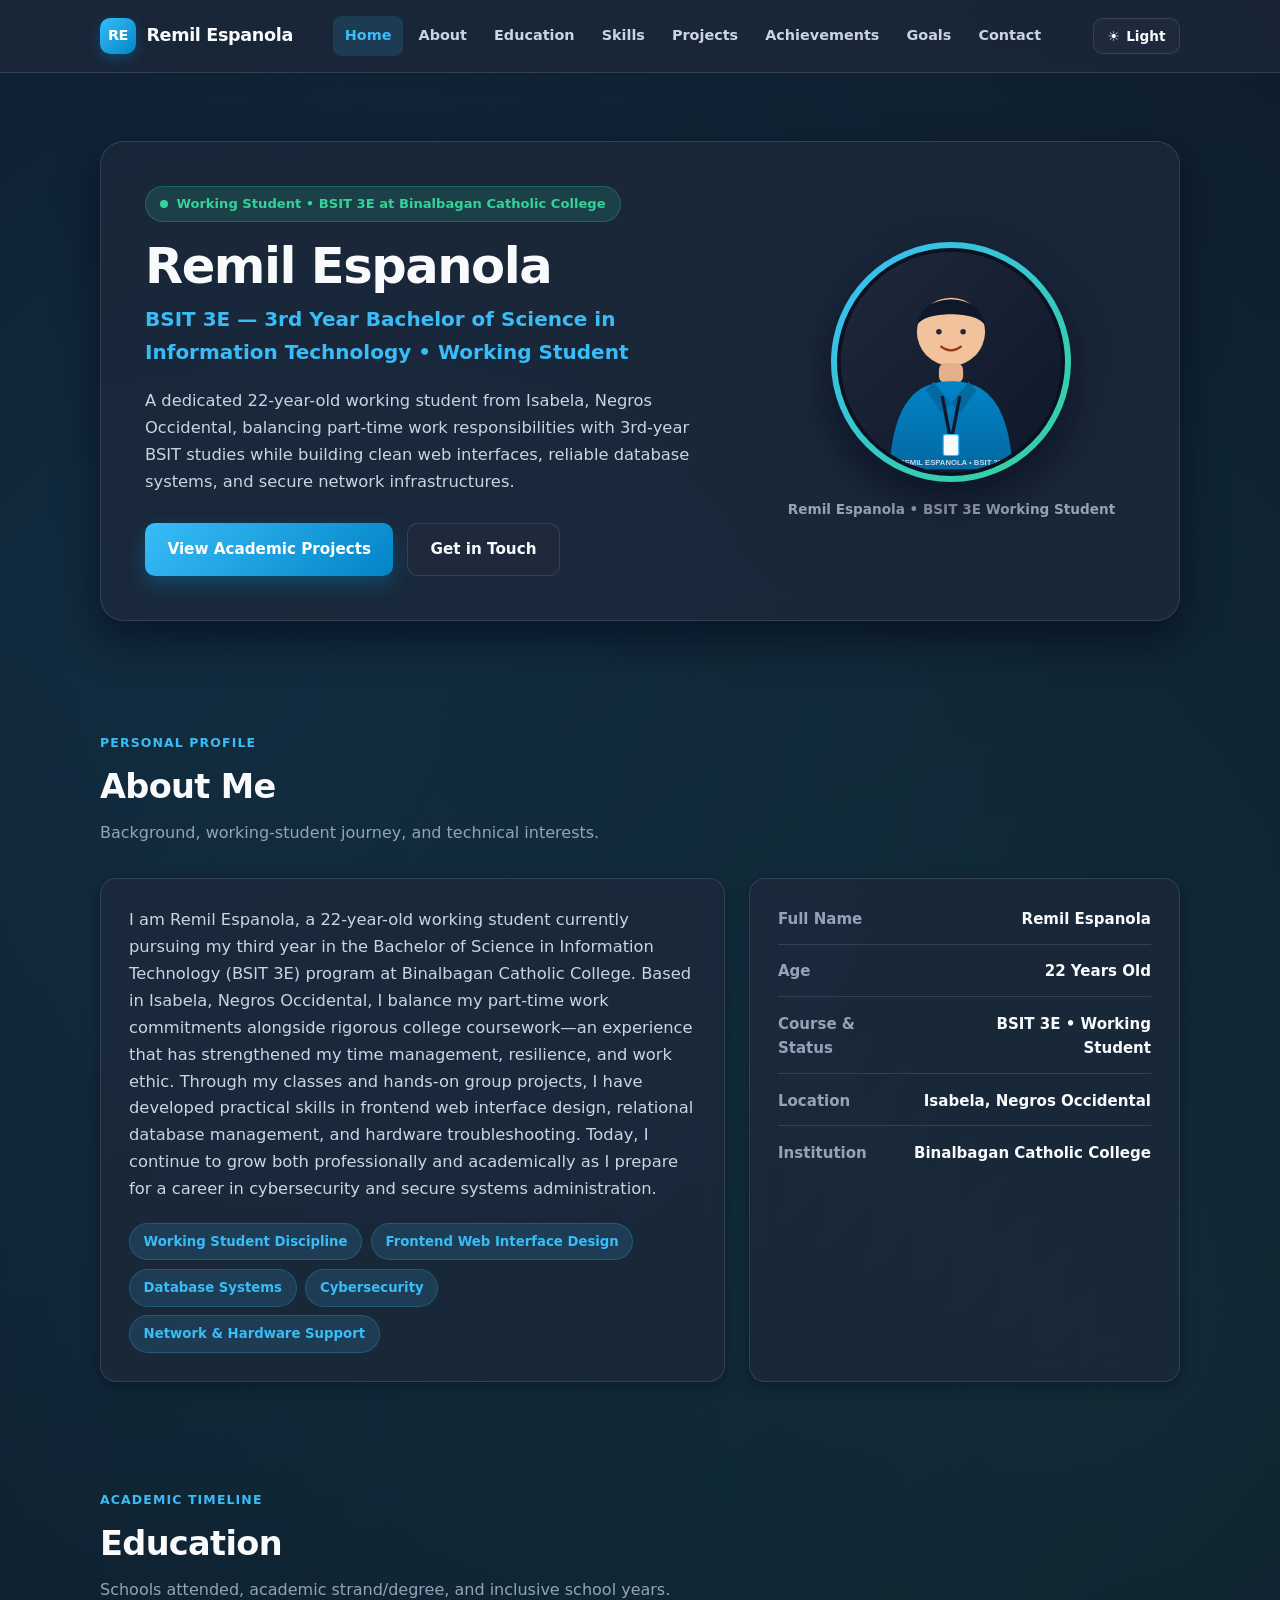
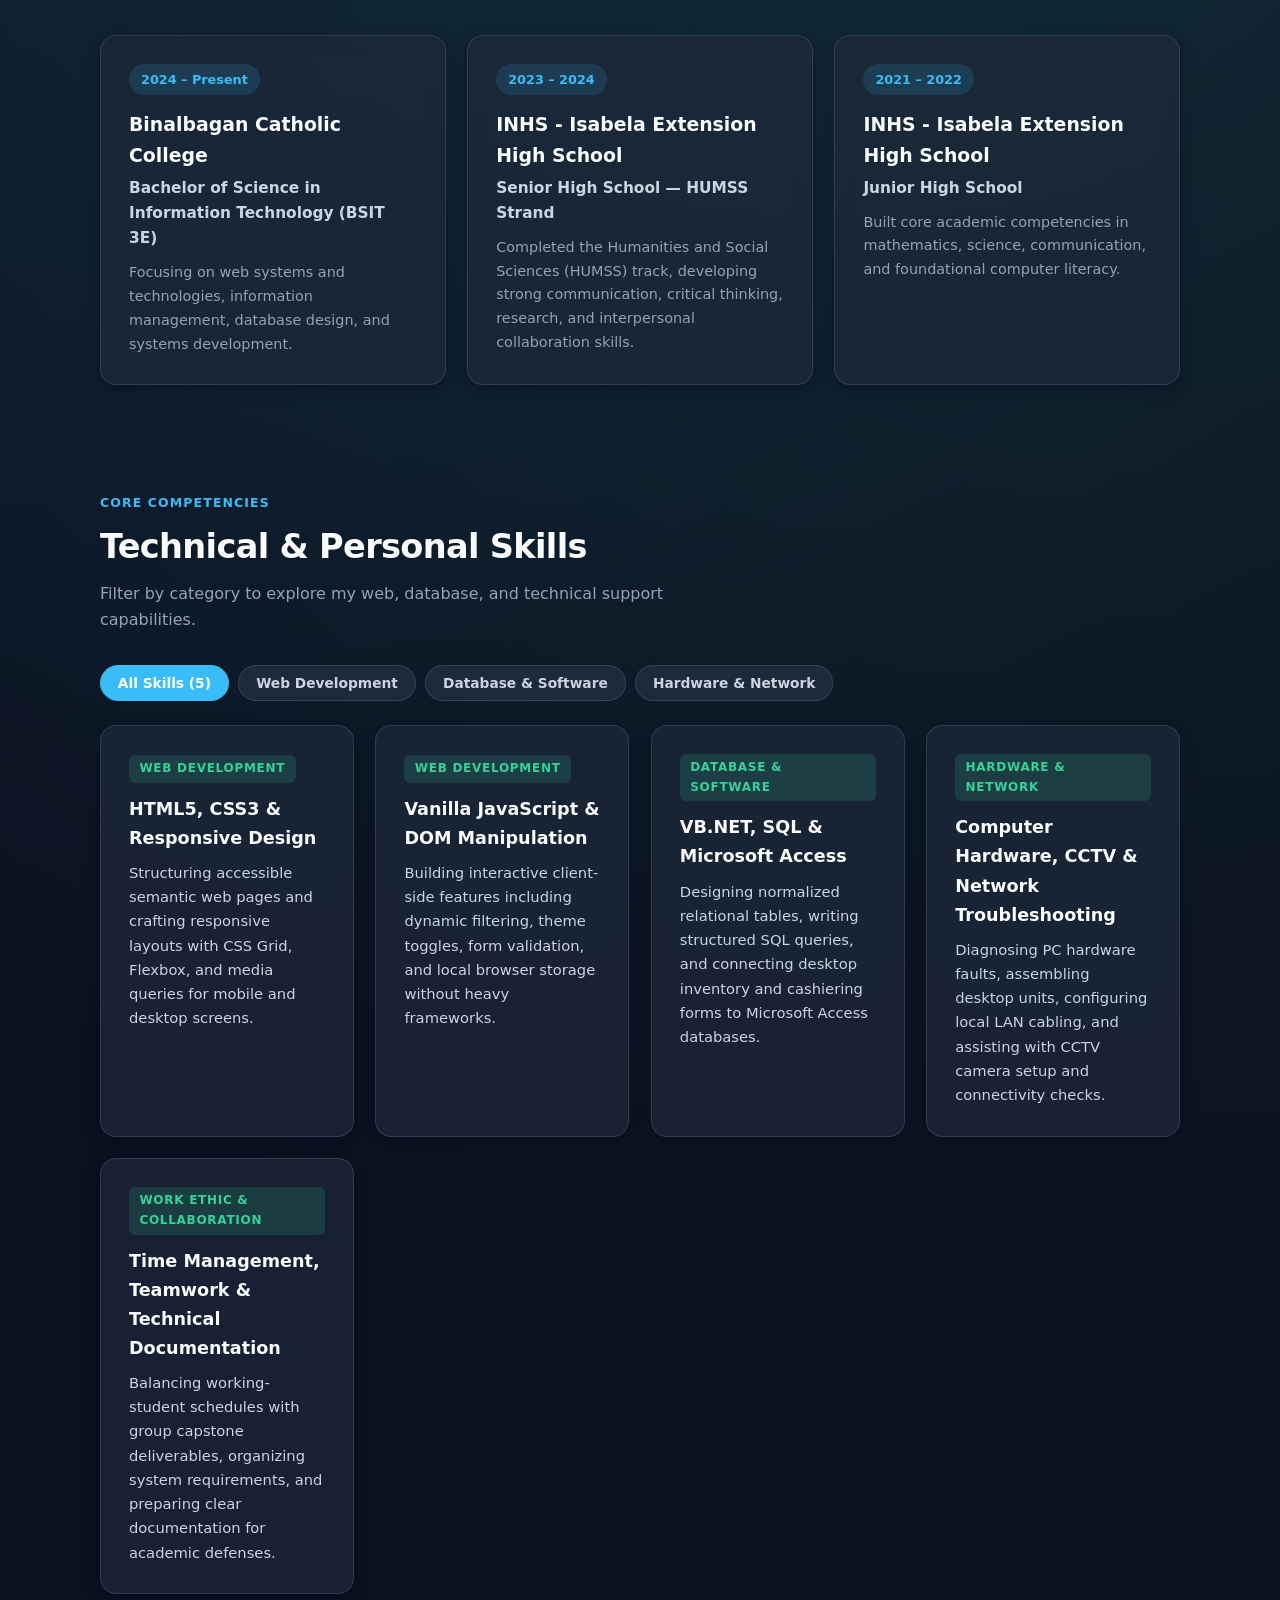
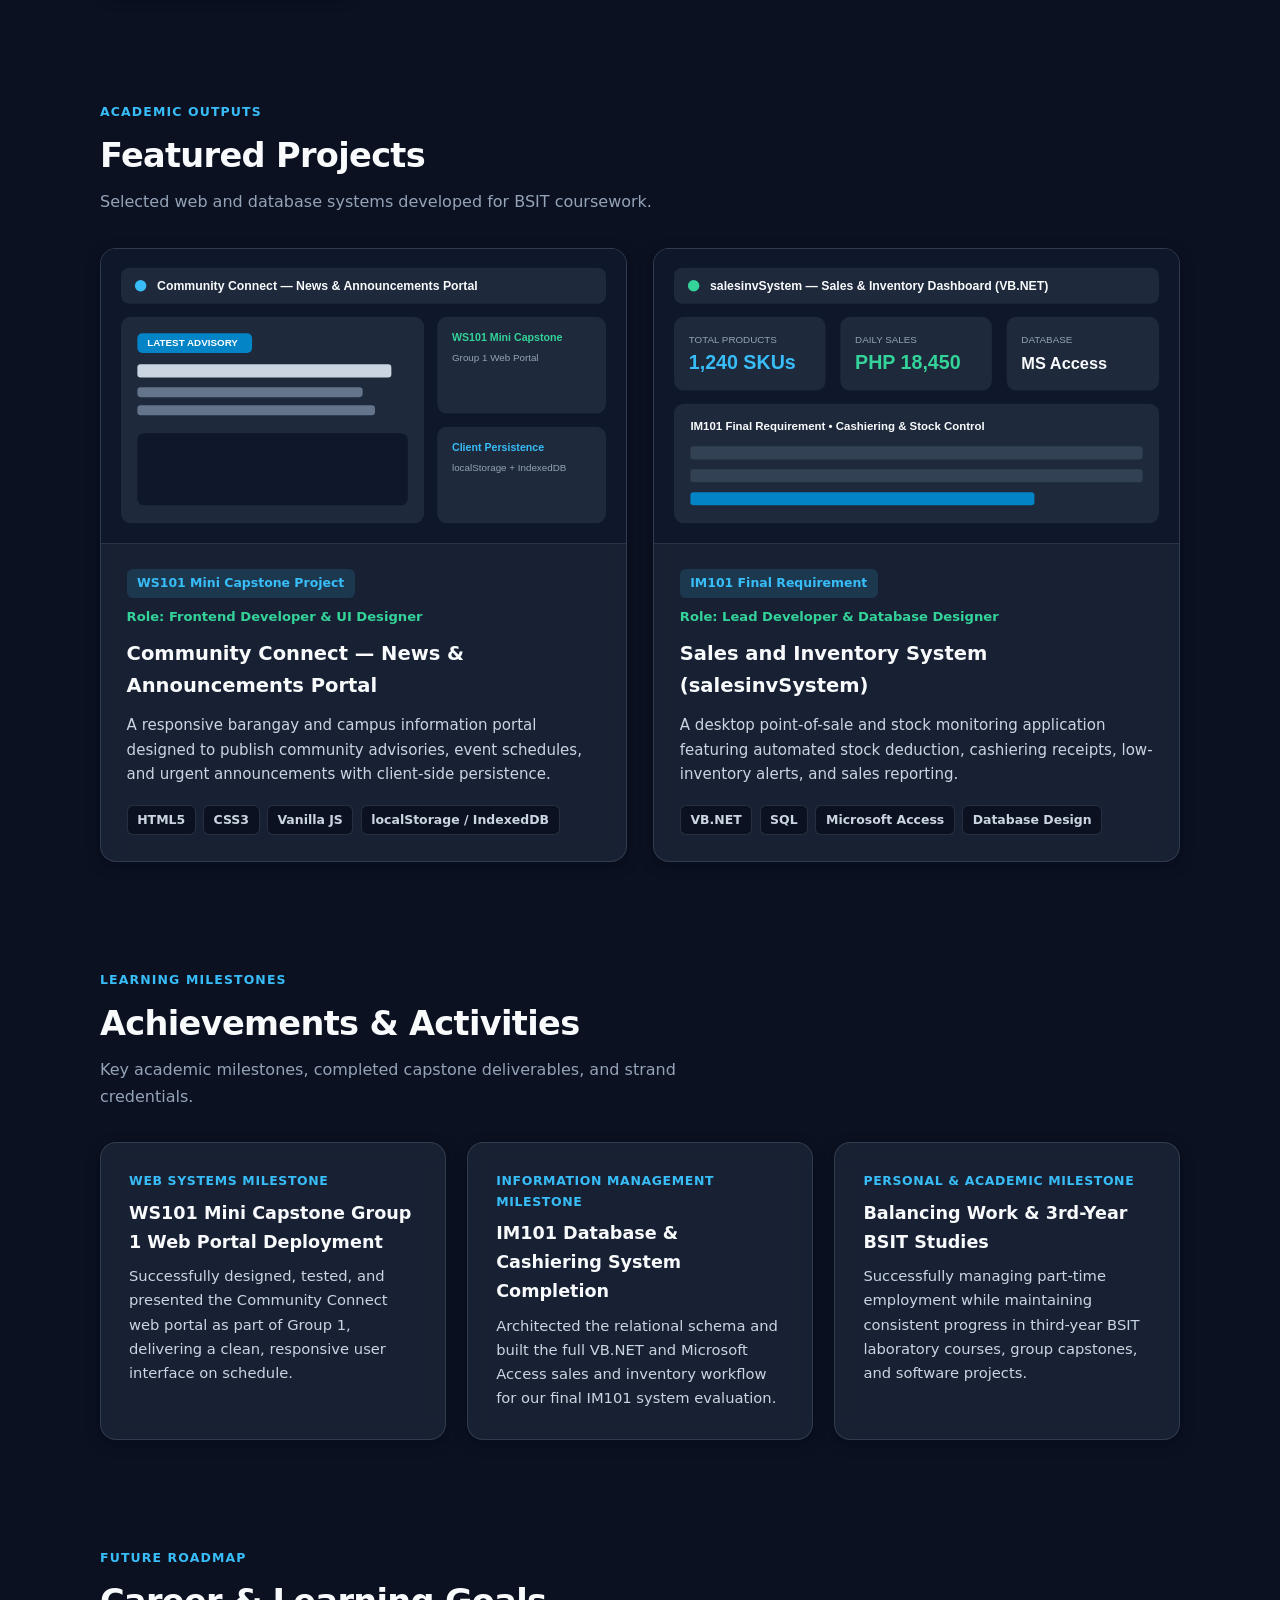
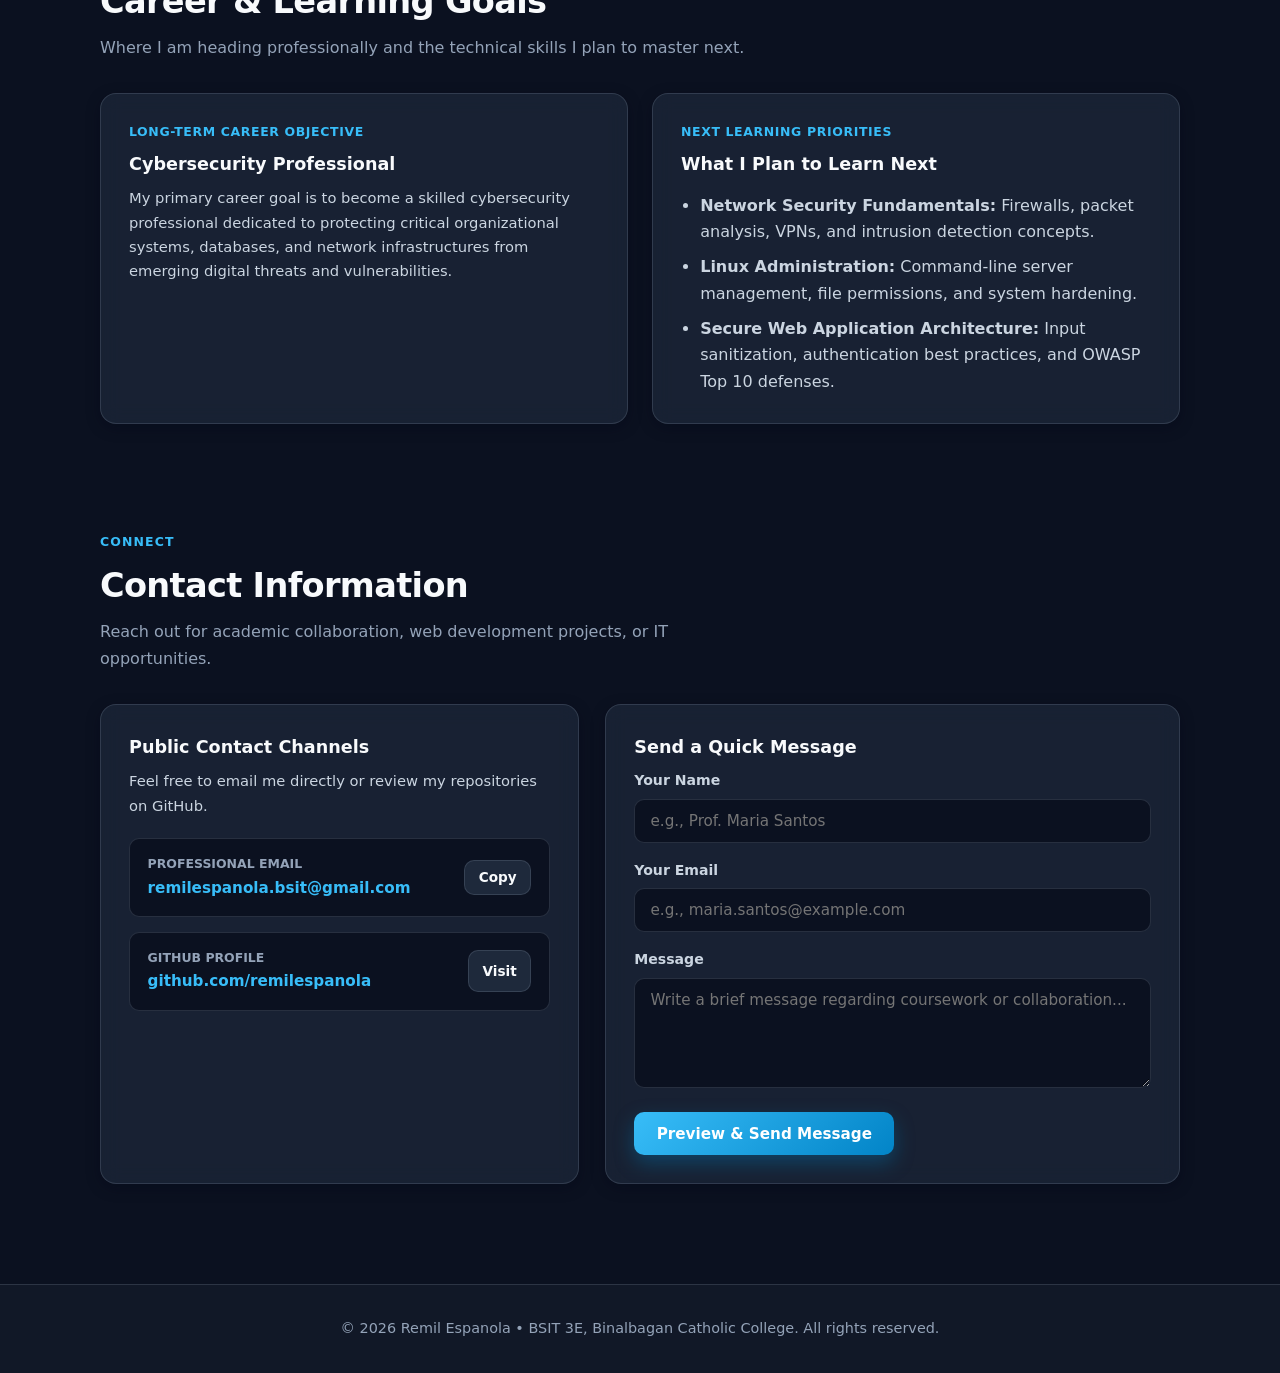
==== index.html @ 88ae6f26 "Add files via upload" ====
<!DOCTYPE html>
<html lang="en" data-theme="dark">
<head>
  <meta charset="UTF-8" />
  <meta name="viewport" content="width=device-width, initial-scale=1.0" />
  <title>Remil Espanola | BSIT 3E Student Portfolio</title>
  <meta
    name="description"
    content="Personal academic portfolio of Remil Espanola, 22, BSIT 3E student at Binalbagan Catholic College."
  />

  <!--
    NOTE FOR SUBMISSION:
    1. When submitting your folder, you can also split the <style> block into style.css
       and the <script> block into script.js if desired, though keeping semantic HTML,
       responsive media queries, relative local image paths (images/profile.jpg, images/project-1.png),
       and all 8 exact section IDs already satisfies the rubric criteria.
    2. Place your portrait photo inside an "images" folder as "images/profile.jpg".
       If "images/profile.jpg" is not yet present during preview, the onerror handler
       automatically renders a crisp SVG portrait fallback.
  -->

  <style>
    /* ==========================================================================
       1. DESIGN TOKENS & THEME VARIABLES (Dark Slate Default + Light Mode)
       ========================================================================== */
    :root {
      --bg-primary: #0b1120;
      --bg-secondary: #111827;
      --bg-surface: rgba(30, 41, 59, 0.72);
      --bg-surface-solid: #1e293b;
      --bg-card-hover: rgba(51, 65, 85, 0.85);
      --text-primary: #f8fafc;
      --text-secondary: #cbd5e1;
      --text-muted: #94a3b8;
      --accent: #38bdf8;
      --accent-strong: #0284c7;
      --accent-soft: rgba(56, 189, 248, 0.14);
      --emerald: #34d399;
      --emerald-soft: rgba(52, 211, 153, 0.15);
      --border-color: rgba(148, 163, 184, 0.2);
      --shadow-sm: 0 4px 14px rgba(2, 6, 23, 0.35);
      --shadow-lg: 0 18px 40px rgba(2, 6, 23, 0.55);
      --radius-sm: 10px;
      --radius-md: 16px;
      --radius-lg: 24px;
      --nav-height: 72px;
      --transition: 0.25s cubic-bezier(0.4, 0, 0.2, 1);
    }

    [data-theme="light"] {
      --bg-primary: #f1f5f9;
      --bg-secondary: #e2e8f0;
      --bg-surface: rgba(255, 255, 255, 0.88);
      --bg-surface-solid: #ffffff;
      --bg-card-hover: #ffffff;
      --text-primary: #0f172a;
      --text-secondary: #334155;
      --text-muted: #475569;
      --accent: #0284c7;
      --accent-strong: #0369a1;
      --accent-soft: rgba(2, 132, 199, 0.1);
      --emerald: #059669;
      --emerald-soft: rgba(5, 150, 105, 0.12);
      --border-color: rgba(15, 23, 42, 0.12);
      --shadow-sm: 0 4px 14px rgba(15, 23, 42, 0.06);
      --shadow-lg: 0 18px 36px rgba(15, 23, 42, 0.1);
    }

    /* ==========================================================================
       2. RESET & BASE TYPOGRAPHY
       ========================================================================== */
    *,
    *::before,
    *::after {
      box-sizing: border-box;
      margin: 0;
      padding: 0;
    }

    html {
      scroll-behavior: smooth;
      scroll-padding-top: calc(var(--nav-height) + 20px);
    }

    body {
      font-family: system-ui, -apple-system, "Segoe UI", Roboto, Helvetica, Arial, sans-serif;
      background-color: var(--bg-primary);
      background-image:
        radial-gradient(circle at 12% 10%, rgba(56, 189, 248, 0.13), transparent 36%),
        radial-gradient(circle at 88% 22%, rgba(52, 211, 153, 0.09), transparent 34%);
      color: var(--text-primary);
      line-height: 1.65;
      overflow-x: hidden;
      transition: background-color var(--transition), color var(--transition);
    }

    img {
      max-width: 100%;
      display: block;
    }

    a {
      color: var(--accent);
      text-decoration: none;
      transition: color var(--transition);
    }

    a:hover,
    a:focus-visible {
      text-decoration: underline;
    }

    button {
      font-family: inherit;
      cursor: pointer;
    }

    .container {
      width: 100%;
      max-width: 1120px;
      margin: 0 auto;
      padding: 0 1.25rem;
    }

    /* ==========================================================================
       3. STICKY HEADER & NAVIGATION
       ========================================================================== */
    .site-header {
      position: sticky;
      top: 0;
      z-index: 1000;
      min-height: var(--nav-height);
      background: var(--bg-surface);
      backdrop-filter: blur(14px);
      -webkit-backdrop-filter: blur(14px);
      border-bottom: 1px solid var(--border-color);
    }

    .nav-wrapper {
      display: flex;
      align-items: center;
      justify-content: space-between;
      min-height: var(--nav-height);
      gap: 1rem;
    }

    .brand {
      display: inline-flex;
      align-items: center;
      gap: 0.65rem;
      font-weight: 800;
      font-size: 1.1rem;
      color: var(--text-primary);
      text-decoration: none !important;
      letter-spacing: -0.02em;
    }

    .brand-badge {
      display: inline-flex;
      align-items: center;
      justify-content: center;
      width: 36px;
      height: 36px;
      border-radius: 10px;
      background: linear-gradient(135deg, var(--accent), var(--accent-strong));
      color: #ffffff;
      font-size: 0.9rem;
      font-weight: 800;
      box-shadow: 0 4px 12px rgba(2, 132, 199, 0.35);
    }

    .primary-nav {
      display: flex;
      align-items: center;
    }

    .nav-list {
      display: flex;
      align-items: center;
      list-style: none;
      gap: 0.25rem;
    }

    .nav-link {
      display: inline-block;
      padding: 0.5rem 0.72rem;
      border-radius: 8px;
      font-size: 0.9rem;
      font-weight: 600;
      color: var(--text-secondary);
      text-decoration: none !important;
      transition: background-color var(--transition), color var(--transition);
    }

    .nav-link:hover,
    .nav-link.active {
      background-color: var(--accent-soft);
      color: var(--accent);
    }

    .nav-controls {
      display: flex;
      align-items: center;
      gap: 0.5rem;
    }

    .icon-btn {
      display: inline-flex;
      align-items: center;
      justify-content: center;
      gap: 0.4rem;
      padding: 0.55rem 0.85rem;
      border-radius: var(--radius-sm);
      border: 1px solid var(--border-color);
      background: var(--bg-surface-solid);
      color: var(--text-primary);
      font-size: 0.85rem;
      font-weight: 600;
      transition: transform var(--transition), border-color var(--transition), background-color var(--transition);
    }

    .icon-btn:hover {
      border-color: var(--accent);
      transform: translateY(-1px);
    }

    .menu-toggle {
      display: none;
    }

    /* ==========================================================================
       4. HERO SECTION (#home)
       ========================================================================== */
    .hero-section {
      padding: 4.25rem 0 3.5rem;
    }

    .hero-card {
      display: grid;
      grid-template-columns: 1.35fr 0.85fr;
      align-items: center;
      gap: 2.5rem;
      background: var(--bg-surface);
      border: 1px solid var(--border-color);
      border-radius: var(--radius-lg);
      padding: 2.75rem;
      box-shadow: var(--shadow-lg);
      backdrop-filter: blur(12px);
    }

    .status-pill {
      display: inline-flex;
      align-items: center;
      gap: 0.5rem;
      padding: 0.4rem 0.9rem;
      border-radius: 999px;
      background: var(--emerald-soft);
      color: var(--emerald);
      font-size: 0.82rem;
      font-weight: 700;
      margin-bottom: 1rem;
      border: 1px solid rgba(52, 211, 153, 0.25);
    }

    .status-dot {
      width: 8px;
      height: 8px;
      border-radius: 50%;
      background: var(--emerald);
    }

    .hero-title {
      font-size: clamp(2rem, 4.2vw, 3.1rem);
      font-weight: 800;
      line-height: 1.15;
      letter-spacing: -0.03em;
      margin-bottom: 0.5rem;
    }

    .hero-subtitle {
      font-size: clamp(1.05rem, 2vw, 1.25rem);
      font-weight: 700;
      color: var(--accent);
      margin-bottom: 1.15rem;
    }

    .hero-intro {
      font-size: 1.02rem;
      color: var(--text-secondary);
      margin-bottom: 1.75rem;
      max-width: 60ch;
    }

    .hero-actions {
      display: flex;
      flex-wrap: wrap;
      gap: 0.85rem;
    }

    .btn-primary {
      display: inline-flex;
      align-items: center;
      justify-content: center;
      gap: 0.5rem;
      padding: 0.78rem 1.4rem;
      border-radius: var(--radius-sm);
      border: none;
      background: linear-gradient(135deg, var(--accent), var(--accent-strong));
      color: #ffffff;
      font-weight: 700;
      font-size: 0.95rem;
      text-decoration: none !important;
      box-shadow: 0 8px 20px rgba(2, 132, 199, 0.35);
      transition: transform var(--transition), filter var(--transition);
    }

    .btn-primary:hover {
      transform: translateY(-2px);
      filter: brightness(1.06);
    }

    .btn-secondary {
      display: inline-flex;
      align-items: center;
      justify-content: center;
      gap: 0.5rem;
      padding: 0.78rem 1.4rem;
      border-radius: var(--radius-sm);
      border: 1px solid var(--border-color);
      background: var(--bg-surface-solid);
      color: var(--text-primary);
      font-weight: 700;
      font-size: 0.95rem;
      text-decoration: none !important;
      transition: transform var(--transition), border-color var(--transition);
    }

    .btn-secondary:hover {
      border-color: var(--accent);
      transform: translateY(-2px);
    }

    .profile-frame {
      display: flex;
      flex-direction: column;
      align-items: center;
      text-align: center;
    }

    .profile-ring {
      position: relative;
      width: 240px;
      height: 240px;
      border-radius: 50%;
      padding: 6px;
      background: linear-gradient(135deg, var(--accent), var(--emerald));
      box-shadow: var(--shadow-lg);
      margin-bottom: 1rem;
    }

    .profile-img {
      width: 100%;
      height: 100%;
      object-fit: cover;
      object-position: center top;
      border-radius: 50%;
      background-color: #1e293b;
      border: 4px solid var(--bg-primary);
    }

    .profile-caption {
      font-size: 0.85rem;
      color: var(--text-muted);
      font-weight: 600;
    }

    /* ==========================================================================
       5. SHARED SECTION & CARD LAYOUTS
       ========================================================================== */
    .portfolio-section {
      padding: 3.25rem 0;
    }

    .section-header {
      margin-bottom: 2rem;
    }

    .section-tag {
      display: inline-block;
      font-size: 0.78rem;
      font-weight: 800;
      text-transform: uppercase;
      letter-spacing: 0.09em;
      color: var(--accent);
      margin-bottom: 0.35rem;
    }

    .section-title {
      font-size: clamp(1.55rem, 3vw, 2.1rem);
      font-weight: 800;
      letter-spacing: -0.02em;
      color: var(--text-primary);
    }

    .section-desc {
      color: var(--text-muted);
      margin-top: 0.35rem;
      max-width: 65ch;
    }

    .surface-card {
      background: var(--bg-surface);
      border: 1px solid var(--border-color);
      border-radius: var(--radius-md);
      padding: 1.75rem;
      box-shadow: var(--shadow-sm);
      backdrop-filter: blur(10px);
      transition: transform var(--transition), border-color var(--transition), background-color var(--transition);
    }

    .surface-card:hover {
      border-color: rgba(56, 189, 248, 0.45);
      transform: translateY(-3px);
    }

    /* ==========================================================================
       6. ABOUT SECTION (#about)
       ========================================================================== */
    .about-grid {
      display: grid;
      grid-template-columns: 1.45fr 1fr;
      gap: 1.5rem;
    }

    .bio-text {
      color: var(--text-secondary);
      font-size: 1.02rem;
      margin-bottom: 1.25rem;
    }

    .interest-chips {
      display: flex;
      flex-wrap: wrap;
      gap: 0.55rem;
    }

    .chip {
      padding: 0.42rem 0.85rem;
      border-radius: 999px;
      background: var(--accent-soft);
      color: var(--accent);
      font-size: 0.83rem;
      font-weight: 700;
      border: 1px solid rgba(56, 189, 248, 0.22);
    }

    .facts-list {
      list-style: none;
      display: flex;
      flex-direction: column;
      gap: 0.9rem;
    }

    .facts-list li {
      display: flex;
      justify-content: space-between;
      align-items: baseline;
      gap: 1rem;
      padding-bottom: 0.75rem;
      border-bottom: 1px solid var(--border-color);
      font-size: 0.94rem;
    }

    .facts-list li:last-child {
      border-bottom: none;
      padding-bottom: 0;
    }

    .fact-label {
      color: var(--text-muted);
      font-weight: 600;
    }

    .fact-value {
      color: var(--text-primary);
      font-weight: 700;
      text-align: right;
    }

    /* ==========================================================================
       7. EDUCATION SECTION (#education)
       ========================================================================== */
    .education-grid {
      display: grid;
      grid-template-columns: repeat(auto-fit, minmax(290px, 1fr));
      gap: 1.35rem;
    }

    .edu-year {
      display: inline-block;
      padding: 0.3rem 0.75rem;
      border-radius: 999px;
      background: var(--accent-soft);
      color: var(--accent);
      font-size: 0.8rem;
      font-weight: 800;
      margin-bottom: 0.85rem;
    }

    .edu-school {
      font-size: 1.18rem;
      font-weight: 800;
      margin-bottom: 0.3rem;
    }

    .edu-program {
      font-size: 0.96rem;
      font-weight: 600;
      color: var(--text-secondary);
      margin-bottom: 0.6rem;
    }

    .edu-note {
      font-size: 0.9rem;
      color: var(--text-muted);
    }

    /* ==========================================================================
       8. SKILLS SECTION (#skills) + INTERACTIVE FILTER
       ========================================================================== */
    .filter-bar {
      display: flex;
      flex-wrap: wrap;
      gap: 0.6rem;
      margin-bottom: 1.5rem;
    }

    .filter-btn {
      padding: 0.55rem 1.05rem;
      border-radius: 999px;
      border: 1px solid var(--border-color);
      background: var(--bg-surface-solid);
      color: var(--text-secondary);
      font-size: 0.86rem;
      font-weight: 700;
      transition: all var(--transition);
    }

    .filter-btn:hover {
      border-color: var(--accent);
      color: var(--accent);
    }

    .filter-btn.active {
      background: var(--accent);
      border-color: var(--accent);
      color: #ffffff;
    }

    .skills-grid {
      display: grid;
      grid-template-columns: repeat(auto-fit, minmax(250px, 1fr));
      gap: 1.35rem;
    }

    .skill-card.hidden {
      display: none;
    }

    .skill-badge {
      display: inline-block;
      font-size: 0.75rem;
      font-weight: 800;
      text-transform: uppercase;
      letter-spacing: 0.06em;
      color: var(--emerald);
      background: var(--emerald-soft);
      padding: 0.25rem 0.65rem;
      border-radius: 6px;
      margin-bottom: 0.75rem;
    }

    .skill-title {
      font-size: 1.1rem;
      font-weight: 800;
      margin-bottom: 0.5rem;
    }

    .skill-desc {
      font-size: 0.92rem;
      color: var(--text-secondary);
    }

    /* ==========================================================================
       9. PROJECTS SECTION (#projects)
       ========================================================================== */
    .projects-grid {
      display: grid;
      grid-template-columns: repeat(auto-fit, minmax(320px, 1fr));
      gap: 1.65rem;
    }

    .project-card {
      display: flex;
      flex-direction: column;
      overflow: hidden;
      padding: 0;
    }

    .project-thumb-wrap {
      width: 100%;
      aspect-ratio: 16 / 9;
      background: #0f172a;
      border-bottom: 1px solid var(--border-color);
      overflow: hidden;
    }

    .project-thumb {
      width: 100%;
      height: 100%;
      object-fit: cover;
    }

    .project-body {
      padding: 1.6rem;
      display: flex;
      flex-direction: column;
      flex: 1;
    }

    .project-meta {
      display: flex;
      flex-wrap: wrap;
      justify-content: space-between;
      align-items: center;
      gap: 0.5rem;
      margin-bottom: 0.65rem;
    }

    .project-course {
      font-size: 0.78rem;
      font-weight: 800;
      color: var(--accent);
      background: var(--accent-soft);
      padding: 0.25rem 0.65rem;
      border-radius: 6px;
    }

    .project-role {
      font-size: 0.82rem;
      font-weight: 700;
      color: var(--emerald);
    }

    .project-title {
      font-size: 1.22rem;
      font-weight: 800;
      margin-bottom: 0.65rem;
    }

    .project-desc {
      font-size: 0.94rem;
      color: var(--text-secondary);
      margin-bottom: 1.1rem;
      flex: 1;
    }

    .tech-stack {
      display: flex;
      flex-wrap: wrap;
      gap: 0.45rem;
    }

    .tech-tag {
      font-size: 0.78rem;
      font-weight: 700;
      padding: 0.25rem 0.6rem;
      border-radius: 6px;
      background: var(--bg-primary);
      color: var(--text-secondary);
      border: 1px solid var(--border-color);
    }

    /* ==========================================================================
       10. ACHIEVEMENTS (#achievements) & GOALS (#goals)
       ========================================================================== */
    .achievements-grid {
      display: grid;
      grid-template-columns: repeat(auto-fit, minmax(290px, 1fr));
      gap: 1.35rem;
    }

    .milestone-type {
      font-size: 0.78rem;
      font-weight: 800;
      color: var(--accent);
      text-transform: uppercase;
      letter-spacing: 0.05em;
      margin-bottom: 0.45rem;
      display: block;
    }

    .milestone-title {
      font-size: 1.1rem;
      font-weight: 800;
      margin-bottom: 0.45rem;
    }

    .milestone-desc {
      font-size: 0.92rem;
      color: var(--text-secondary);
    }

    .goals-grid {
      display: grid;
      grid-template-columns: repeat(auto-fit, minmax(300px, 1fr));
      gap: 1.5rem;
    }

    .goal-list {
      margin-top: 0.85rem;
      padding-left: 1.2rem;
      color: var(--text-secondary);
      display: flex;
      flex-direction: column;
      gap: 0.55rem;
    }

    /* ==========================================================================
       11. CONTACT SECTION (#contact) & INTERACTIVE FORM
       ========================================================================== */
    .contact-grid {
      display: grid;
      grid-template-columns: 1fr 1.2fr;
      gap: 1.65rem;
    }

    .contact-links {
      display: flex;
      flex-direction: column;
      gap: 0.9rem;
      margin-top: 1.25rem;
    }

    .contact-item {
      display: flex;
      align-items: center;
      justify-content: space-between;
      gap: 0.75rem;
      padding: 0.95rem 1.1rem;
      border-radius: var(--radius-sm);
      background: var(--bg-primary);
      border: 1px solid var(--border-color);
    }

    .contact-label {
      display: block;
      font-size: 0.78rem;
      color: var(--text-muted);
      font-weight: 700;
      text-transform: uppercase;
    }

    .contact-value {
      font-weight: 700;
      font-size: 0.95rem;
      word-break: break-all;
    }

    .form-group {
      margin-bottom: 1rem;
    }

    .form-label {
      display: block;
      font-size: 0.88rem;
      font-weight: 700;
      margin-bottom: 0.4rem;
      color: var(--text-secondary);
    }

    .form-input,
    .form-textarea {
      width: 100%;
      padding: 0.75rem 0.95rem;
      border-radius: var(--radius-sm);
      border: 1px solid var(--border-color);
      background: var(--bg-primary);
      color: var(--text-primary);
      font-family: inherit;
      font-size: 0.95rem;
      transition: border-color var(--transition);
    }

    .form-input:focus,
    .form-textarea:focus {
      outline: none;
      border-color: var(--accent);
    }

    .form-textarea {
      min-height: 110px;
      resize: vertical;
    }

    /* ==========================================================================
       12. FOOTER & TOAST NOTIFICATION
       ========================================================================== */
    .site-footer {
      margin-top: 3rem;
      padding: 2rem 0;
      border-top: 1px solid var(--border-color);
      background: var(--bg-secondary);
      text-align: center;
      color: var(--text-muted);
      font-size: 0.9rem;
    }

    .toast-banner {
      position: fixed;
      bottom: 1.5rem;
      right: 1.5rem;
      max-width: 380px;
      background: var(--bg-surface-solid);
      color: var(--text-primary);
      border: 1px solid var(--accent);
      border-left: 5px solid var(--emerald);
      border-radius: var(--radius-sm);
      padding: 1rem 1.2rem;
      box-shadow: var(--shadow-lg);
      z-index: 2000;
      opacity: 0;
      transform: translateY(16px);
      pointer-events: none;
      transition: opacity 0.25s ease, transform 0.25s ease;
    }

    .toast-banner.show {
      opacity: 1;
      transform: translateY(0);
      pointer-events: auto;
    }

    .toast-title {
      font-weight: 800;
      font-size: 0.94rem;
      margin-bottom: 0.2rem;
      color: var(--emerald);
    }

    .toast-body {
      font-size: 0.86rem;
      color: var(--text-secondary);
    }

    /* ==========================================================================
       13. RESPONSIVE MEDIA QUERIES (Tablet & Mobile Breakpoints)
       ========================================================================== */
    @media (max-width: 960px) {
      .hero-card {
        grid-template-columns: 1fr;
        text-align: center;
        padding: 2.1rem 1.5rem;
      }

      .hero-intro {
        margin-left: auto;
        margin-right: auto;
      }

      .hero-actions {
        justify-content: center;
      }

      .profile-frame {
        order: -1;
      }

      .about-grid,
      .contact-grid {
        grid-template-columns: 1fr;
      }
    }

    @media (max-width: 820px) {
      .menu-toggle {
        display: inline-flex;
      }

      .primary-nav {
        position: absolute;
        top: var(--nav-height);
        left: 0;
        right: 0;
        background: var(--bg-surface-solid);
        border-bottom: 1px solid var(--border-color);
        padding: 1rem 1.25rem;
        display: none;
        box-shadow: var(--shadow-lg);
      }

      .primary-nav.open {
        display: block;
      }

      .nav-list {
        flex-direction: column;
        align-items: stretch;
        gap: 0.35rem;
      }

      .nav-link {
        display: block;
        padding: 0.7rem 0.9rem;
      }
    }

    @media (max-width: 480px) {
      .profile-ring {
        width: 195px;
        height: 195px;
      }

      .surface-card {
        padding: 1.35rem;
      }

      .toast-banner {
        left: 1rem;
        right: 1rem;
        bottom: 1rem;
      }
    }
  </style>
</head>
<body>
  <!-- ========================================================================
       HEADER & STICKY NAVIGATION
       ======================================================================== -->
  <header class="site-header">
    <div class="container nav-wrapper">
      <a href="#home" class="brand" aria-label="Remil Espanola Home">
        <span class="brand-badge">RE</span>
        <span>Remil Espanola</span>
      </a>

      <nav id="primary-nav" class="primary-nav" aria-label="Primary Portfolio Navigation">
        <ul class="nav-list">
          <li><a href="#home" class="nav-link active">Home</a></li>
          <li><a href="#about" class="nav-link">About</a></li>
          <li><a href="#education" class="nav-link">Education</a></li>
          <li><a href="#skills" class="nav-link">Skills</a></li>
          <li><a href="#projects" class="nav-link">Projects</a></li>
          <li><a href="#achievements" class="nav-link">Achievements</a></li>
          <li><a href="#goals" class="nav-link">Goals</a></li>
          <li><a href="#contact" class="nav-link">Contact</a></li>
        </ul>
      </nav>

      <div class="nav-controls">
        <button
          type="button"
          id="theme-toggle"
          class="icon-btn"
          aria-label="Switch color theme"
          title="Toggle Dark or Light Mode"
        >
          <span id="theme-icon" aria-hidden="true">☀️</span>
          <span id="theme-label">Light</span>
        </button>

        <button
          type="button"
          id="menu-toggle"
          class="icon-btn menu-toggle"
          aria-expanded="false"
          aria-controls="primary-nav"
          aria-label="Toggle navigation menu"
        >
          ☰ Menu
        </button>
      </div>
    </div>
  </header>

  <!-- ========================================================================
       MAIN CONTENT AREA (All 8 Required Section IDs)
       ======================================================================== -->
  <main>
    <!-- 1. HOME SECTION (#home) -->
    <section id="home" class="hero-section" aria-labelledby="home-heading">
      <div class="container">
        <div class="hero-card">
          <div>
            <div class="status-pill">
              <span class="status-dot" aria-hidden="true"></span>
              <span>Working Student • BSIT 3E at Binalbagan Catholic College</span>
            </div>

            <h1 id="home-heading" class="hero-title">Remil Espanola</h1>
            <p class="hero-subtitle">
              BSIT 3E — 3rd Year Bachelor of Science in Information Technology • Working Student
            </p>
            <p class="hero-intro">
              A dedicated 22-year-old working student from Isabela, Negros Occidental, balancing
              part-time work responsibilities with 3rd-year BSIT studies while building clean web
              interfaces, reliable database systems, and secure network infrastructures.
            </p>

            <div class="hero-actions">
              <a href="#projects" class="btn-primary">View Academic Projects</a>
              <a href="#contact" class="btn-secondary">Get in Touch</a>
            </div>
          </div>

          <figure class="profile-frame">
            <div class="profile-ring">
              <!-- Relative local path required by rubric + SVG portrait fallback for live preview -->
              <img
                id="profile-photo"
                class="profile-img"
                src="c:\Users\bcc user\Desktop\WS101-remil\images\profile.jpg.jfif"
                alt="Portrait of Remil Espanola"
              />
            </div>
            <figcaption class="profile-caption">
              Remil Espanola • BSIT 3E Working Student
            </figcaption>
          </figure>
        </div>
      </div>
    </section>

    <!-- 2. ABOUT SECTION (#about) -->
    <section id="about" class="portfolio-section" aria-labelledby="about-heading">
      <div class="container">
        <header class="section-header">
          <span class="section-tag">Personal Profile</span>
          <h2 id="about-heading" class="section-title">About Me</h2>
          <p class="section-desc">
            Background, working-student journey, and technical interests.
          </p>
        </header>

        <div class="about-grid">
          <article class="surface-card">
            <p class="bio-text">
              I am Remil Espanola, a 22-year-old working student currently pursuing my third year in
              the Bachelor of Science in Information Technology (BSIT 3E) program at Binalbagan
              Catholic College. Based in Isabela, Negros Occidental, I balance my part-time work
              commitments alongside rigorous college coursework—an experience that has strengthened
              my time management, resilience, and work ethic. Through my classes and hands-on group
              projects, I have developed practical skills in frontend web interface design,
              relational database management, and hardware troubleshooting. Today, I continue to
              grow both professionally and academically as I prepare for a career in cybersecurity
              and secure systems administration.
            </p>

            <div class="interest-chips" aria-label="Core Technical Interests">
              <span class="chip">Working Student Discipline</span>
              <span class="chip">Frontend Web Interface Design</span>
              <span class="chip">Database Systems</span>
              <span class="chip">Cybersecurity</span>
              <span class="chip">Network &amp; Hardware Support</span>
            </div>
          </article>

          <aside class="surface-card" aria-label="Quick Profile Summary">
            <ul class="facts-list">
              <li>
                <span class="fact-label">Full Name</span>
                <span class="fact-value">Remil Espanola</span>
              </li>
              <li>
                <span class="fact-label">Age</span>
                <span class="fact-value">22 Years Old</span>
              </li>
              <li>
                <span class="fact-label">Course &amp; Status</span>
                <span class="fact-value">BSIT 3E • Working Student</span>
              </li>
              <li>
                <span class="fact-label">Location</span>
                <span class="fact-value">Isabela, Negros Occidental</span>
              </li>
              <li>
                <span class="fact-label">Institution</span>
                <span class="fact-value">Binalbagan Catholic College</span>
              </li>
            </ul>
          </aside>
        </div>
      </div>
    </section>

    <!-- 3. EDUCATION SECTION (#education) -->
    <section id="education" class="portfolio-section" aria-labelledby="education-heading">
      <div class="container">
        <header class="section-header">
          <span class="section-tag">Academic Timeline</span>
          <h2 id="education-heading" class="section-title">Education</h2>
          <p class="section-desc">
            Schools attended, academic strand/degree, and inclusive school years.
          </p>
        </header>

        <div class="education-grid">
          <article class="surface-card">
            <span class="edu-year">2024 – Present</span>
            <h3 class="edu-school">Binalbagan Catholic College</h3>
            <p class="edu-program">Bachelor of Science in Information Technology (BSIT 3E)</p>
            <p class="edu-note">
              Focusing on web systems and technologies, information management, database design,
              and systems development.
            </p>
          </article>

          <article class="surface-card">
            <span class="edu-year">2023 – 2024</span>
            <h3 class="edu-school">INHS - Isabela Extension High School</h3>
            <p class="edu-program">Senior High School — HUMSS Strand</p>
            <p class="edu-note">
              Completed the Humanities and Social Sciences (HUMSS) track, developing strong
              communication, critical thinking, research, and interpersonal collaboration skills.
            </p>
          </article>

          <article class="surface-card">
            <span class="edu-year">2021 – 2022</span>
            <h3 class="edu-school">INHS - Isabela Extension High School</h3>
            <p class="edu-program">Junior High School</p>
            <p class="edu-note">
              Built core academic competencies in mathematics, science, communication, and
              foundational computer literacy.
            </p>
          </article>
        </div>
      </div>
    </section>

    <!-- 4. SKILLS SECTION (#skills) -->
    <section id="skills" class="portfolio-section" aria-labelledby="skills-heading">
      <div class="container">
        <header class="section-header">
          <span class="section-tag">Core Competencies</span>
          <h2 id="skills-heading" class="section-title">Technical &amp; Personal Skills</h2>
          <p class="section-desc">
            Filter by category to explore my web, database, and technical support capabilities.
          </p>
        </header>

        <div class="filter-bar" role="group" aria-label="Filter skills by category">
          <button type="button" class="filter-btn active" data-filter="all">All Skills (5)</button>
          <button type="button" class="filter-btn" data-filter="web">Web Development</button>
          <button type="button" class="filter-btn" data-filter="database">Database &amp; Software</button>
          <button type="button" class="filter-btn" data-filter="hardware">Hardware &amp; Network</button>
        </div>

        <div class="skills-grid" id="skills-grid">
          <article class="surface-card skill-card" data-category="web">
            <span class="skill-badge">Web Development</span>
            <h3 class="skill-title">HTML5, CSS3 &amp; Responsive Design</h3>
            <p class="skill-desc">
              Structuring accessible semantic web pages and crafting responsive layouts with CSS
              Grid, Flexbox, and media queries for mobile and desktop screens.
            </p>
          </article>

          <article class="surface-card skill-card" data-category="web">
            <span class="skill-badge">Web Development</span>
            <h3 class="skill-title">Vanilla JavaScript &amp; DOM Manipulation</h3>
            <p class="skill-desc">
              Building interactive client-side features including dynamic filtering, theme toggles,
              form validation, and local browser storage without heavy frameworks.
            </p>
          </article>

          <article class="surface-card skill-card" data-category="database">
            <span class="skill-badge">Database &amp; Software</span>
            <h3 class="skill-title">VB.NET, SQL &amp; Microsoft Access</h3>
            <p class="skill-desc">
              Designing normalized relational tables, writing structured SQL queries, and connecting
              desktop inventory and cashiering forms to Microsoft Access databases.
            </p>
          </article>

          <article class="surface-card skill-card" data-category="hardware">
            <span class="skill-badge">Hardware &amp; Network</span>
            <h3 class="skill-title">Computer Hardware, CCTV &amp; Network Troubleshooting</h3>
            <p class="skill-desc">
              Diagnosing PC hardware faults, assembling desktop units, configuring local LAN
              cabling, and assisting with CCTV camera setup and connectivity checks.
            </p>
          </article>

          <article class="surface-card skill-card" data-category="web database hardware">
            <span class="skill-badge">Work Ethic &amp; Collaboration</span>
            <h3 class="skill-title">Time Management, Teamwork &amp; Technical Documentation</h3>
            <p class="skill-desc">
              Balancing working-student schedules with group capstone deliverables, organizing
              system requirements, and preparing clear documentation for academic defenses.
            </p>
          </article>
        </div>
      </div>
    </section>

    <!-- 5. PROJECTS SECTION (#projects) -->
    <section id="projects" class="portfolio-section" aria-labelledby="projects-heading">
      <div class="container">
        <header class="section-header">
          <span class="section-tag">Academic Outputs</span>
          <h2 id="projects-heading" class="section-title">Featured Projects</h2>
          <p class="section-desc">
            Selected web and database systems developed for BSIT coursework.
          </p>
        </header>

        <div class="projects-grid">
          <!-- Project 1 -->
          <article class="surface-card project-card">
            <div class="project-thumb-wrap">
              <img
                id="project-1-img"
                class="project-thumb"
                src="images/project-1.png"
                alt="Screenshot preview of Community Connect News and Announcements Portal"
              />
            </div>
            <div class="project-body">
              <div class="project-meta">
                <span class="project-course">WS101 Mini Capstone Project</span>
                <span class="project-role">Role: Frontend Developer &amp; UI Designer</span>
              </div>
              <h3 class="project-title">Community Connect — News &amp; Announcements Portal</h3>
              <p class="project-desc">
                A responsive barangay and campus information portal designed to publish community
                advisories, event schedules, and urgent announcements with client-side persistence.
              </p>
              <div class="tech-stack">
                <span class="tech-tag">HTML5</span>
                <span class="tech-tag">CSS3</span>
                <span class="tech-tag">Vanilla JS</span>
                <span class="tech-tag">localStorage / IndexedDB</span>
              </div>
            </div>
          </article>

          <!-- Project 2 -->
          <article class="surface-card project-card">
            <div class="project-thumb-wrap">
              <img
                id="project-2-img"
                class="project-thumb"
                src="images/project-2.png"
                alt="Interface preview of Sales and Inventory System salesinvSystem"
              />
            </div>
            <div class="project-body">
              <div class="project-meta">
                <span class="project-course">IM101 Final Requirement</span>
                <span class="project-role">Role: Lead Developer &amp; Database Designer</span>
              </div>
              <h3 class="project-title">Sales and Inventory System (salesinvSystem)</h3>
              <p class="project-desc">
                A desktop point-of-sale and stock monitoring application featuring automated stock
                deduction, cashiering receipts, low-inventory alerts, and sales reporting.
              </p>
              <div class="tech-stack">
                <span class="tech-tag">VB.NET</span>
                <span class="tech-tag">SQL</span>
                <span class="tech-tag">Microsoft Access</span>
                <span class="tech-tag">Database Design</span>
              </div>
            </div>
          </article>
        </div>
      </div>
    </section>

    <!-- 6. ACHIEVEMENTS SECTION (#achievements) -->
    <section id="achievements" class="portfolio-section" aria-labelledby="achievements-heading">
      <div class="container">
        <header class="section-header">
          <span class="section-tag">Learning Milestones</span>
          <h2 id="achievements-heading" class="section-title">Achievements &amp; Activities</h2>
          <p class="section-desc">
            Key academic milestones, completed capstone deliverables, and strand credentials.
          </p>
        </header>

        <div class="achievements-grid">
          <article class="surface-card">
            <span class="milestone-type">Web Systems Milestone</span>
            <h3 class="milestone-title">WS101 Mini Capstone Group 1 Web Portal Deployment</h3>
            <p class="milestone-desc">
              Successfully designed, tested, and presented the Community Connect web portal as part
              of Group 1, delivering a clean, responsive user interface on schedule.
            </p>
          </article>

          <article class="surface-card">
            <span class="milestone-type">Information Management Milestone</span>
            <h3 class="milestone-title">IM101 Database &amp; Cashiering System Completion</h3>
            <p class="milestone-desc">
              Architected the relational schema and built the full VB.NET and Microsoft Access
              sales and inventory workflow for our final IM101 system evaluation.
            </p>
          </article>

          <article class="surface-card">
            <span class="milestone-type">Personal &amp; Academic Milestone</span>
            <h3 class="milestone-title">Balancing Work &amp; 3rd-Year BSIT Studies</h3>
            <p class="milestone-desc">
              Successfully managing part-time employment while maintaining consistent progress in
              third-year BSIT laboratory courses, group capstones, and software projects.
            </p>
          </article>
        </div>
      </div>
    </section>

    <!-- 7. GOALS SECTION (#goals) -->
    <section id="goals" class="portfolio-section" aria-labelledby="goals-heading">
      <div class="container">
        <header class="section-header">
          <span class="section-tag">Future Roadmap</span>
          <h2 id="goals-heading" class="section-title">Career &amp; Learning Goals</h2>
          <p class="section-desc">
            Where I am heading professionally and the technical skills I plan to master next.
          </p>
        </header>

        <div class="goals-grid">
          <article class="surface-card">
            <span class="milestone-type">Long-Term Career Objective</span>
            <h3 class="milestone-title">Cybersecurity Professional</h3>
            <p class="milestone-desc">
              My primary career goal is to become a skilled cybersecurity professional dedicated to
              protecting critical organizational systems, databases, and network infrastructures
              from emerging digital threats and vulnerabilities.
            </p>
          </article>

          <article class="surface-card">
            <span class="milestone-type">Next Learning Priorities</span>
            <h3 class="milestone-title">What I Plan to Learn Next</h3>
            <ul class="goal-list">
              <li>
                <strong>Network Security Fundamentals:</strong> Firewalls, packet analysis, VPNs,
                and intrusion detection concepts.
              </li>
              <li>
                <strong>Linux Administration:</strong> Command-line server management, file
                permissions, and system hardening.
              </li>
              <li>
                <strong>Secure Web Application Architecture:</strong> Input sanitization,
                authentication best practices, and OWASP Top 10 defenses.
              </li>
            </ul>
          </article>
        </div>
      </div>
    </section>

    <!-- 8. CONTACT SECTION (#contact) -->
    <section id="contact" class="portfolio-section" aria-labelledby="contact-heading">
      <div class="container">
        <header class="section-header">
          <span class="section-tag">Connect</span>
          <h2 id="contact-heading" class="section-title">Contact Information</h2>
          <p class="section-desc">
            Reach out for academic collaboration, web development projects, or IT opportunities.
          </p>
        </header>

        <div class="contact-grid">
          <article class="surface-card">
            <h3 class="milestone-title">Public Contact Channels</h3>
            <p class="milestone-desc">
              Feel free to email me directly or review my repositories on GitHub.
            </p>

            <div class="contact-links">
              <div class="contact-item">
                <div>
                  <span class="contact-label">Professional Email</span>
                  <a href="mailto:remilespanola.bsit@gmail.com" class="contact-value">
                    remilespanola.bsit@gmail.com
                  </a>
                </div>
                <button
                  type="button"
                  id="copy-email-btn"
                  class="icon-btn"
                  aria-label="Copy email address"
                >
                  Copy
                </button>
              </div>

              <div class="contact-item">
                <div>
                  <span class="contact-label">GitHub Profile</span>
                  <a
                    href="https://github.com/remilespanola"
                    target="_blank"
                    rel="noopener noreferrer"
                    class="contact-value"
                  >
                    github.com/remilespanola
                  </a>
                </div>
                <a
                  href="https://github.com/remilespanola"
                  target="_blank"
                  rel="noopener noreferrer"
                  class="icon-btn"
                >
                  Visit
                </a>
              </div>
            </div>
          </article>

          <form id="contact-form" class="surface-card" aria-label="Quick Message Preview Form">
            <h3 class="milestone-title">Send a Quick Message</h3>
            <div class="form-group">
              <label for="sender-name" class="form-label">Your Name</label>
              <input
                type="text"
                id="sender-name"
                name="senderName"
                class="form-input"
                placeholder="e.g., Prof. Maria Santos"
                required
              />
            </div>

            <div class="form-group">
              <label for="sender-email" class="form-label">Your Email</label>
              <input
                type="email"
                id="sender-email"
                name="senderEmail"
                class="form-input"
                placeholder="e.g., maria.santos@example.com"
                required
              />
            </div>

            <div class="form-group">
              <label for="sender-message" class="form-label">Message</label>
              <textarea
                id="sender-message"
                name="senderMessage"
                class="form-textarea"
                placeholder="Write a brief message regarding coursework or collaboration..."
                required
              ></textarea>
            </div>

            <button type="submit" class="btn-primary">Preview &amp; Send Message</button>
          </form>
        </div>
      </div>
    </section>
  </main>

  <!-- ========================================================================
       FOOTER & ACCESSIBLE TOAST FEEDBACK
       ======================================================================== -->
  <footer class="site-footer">
    <div class="container">
      <p>
        &copy; <span id="current-year">2026</span> Remil Espanola • BSIT 3E, Binalbagan Catholic
        College. All rights reserved.
      </p>
    </div>
  </footer>

  <div id="toast-banner" class="toast-banner" role="status" aria-live="polite">
    <div id="toast-title" class="toast-title">Notification</div>
    <div id="toast-body" class="toast-body">Action completed.</div>
  </div>

  <!-- ========================================================================
       CLASSIC VANILLA JAVASCRIPT (No CDNs, No ES Module Imports, No fetch)
       ======================================================================== -->
  <script>
    (function () {
      "use strict";

      /* ----------------------------------------------------------------------
         1. EMBEDDED SVG FALLBACKS FOR LOCAL IMAGES (Ensures 100% clean preview
            even before local images/profile.jpg or project screenshots exist)
         ---------------------------------------------------------------------- */
      var profileFallbackSvg =
        "data:image/svg+xml;charset=UTF-8," +
        encodeURIComponent(
          '<svg xmlns="http://www.w3.org/2000/svg" viewBox="0 0 400 400">' +
            '<defs>' +
              '<linearGradient id="bg" x1="0" y1="0" x2="1" y2="1">' +
                '<stop offset="0%" stop-color="#1e293b"/>' +
                '<stop offset="100%" stop-color="#0f172a"/>' +
              '</linearGradient>' +
              '<linearGradient id="polo" x1="0" y1="0" x2="0" y2="1">' +
                '<stop offset="0%" stop-color="#0284c7"/>' +
                '<stop offset="100%" stop-color="#0369a1"/>' +
              '</linearGradient>' +
            '</defs>' +
            '<rect width="400" height="400" fill="url(#bg)"/>' +
            '<circle cx="200" cy="145" r="62" fill="#f1c29b"/>' +
            '<path d="M138 135 C138 82, 262 82, 262 135 C255 106, 145 106, 138 135 Z" fill="#111827"/>' +
            '<path d="M142 128 Q200 72 258 128 Q256 90 200 86 Q144 90 142 128 Z" fill="#0f172a"/>' +
            '<circle cx="178" cy="145" r="5" fill="#1e293b"/>' +
            '<circle cx="222" cy="145" r="5" fill="#1e293b"/>' +
            '<path d="M182 172 Q200 186 218 172" stroke="#9a3412" stroke-width="4" fill="none" stroke-linecap="round"/>' +
            '<rect x="178" y="202" width="44" height="36" rx="12" fill="#e5b089"/>' +
            '<path d="M88 395 C95 275, 135 235, 200 235 C265 235, 305 275, 312 395 Z" fill="url(#polo)"/>' +
            '<polygon points="168,236 200,276 182,292 154,252" fill="#0369a1"/>' +
            '<polygon points="232,236 200,276 218,292 246,252" fill="#0369a1"/>' +
            '<line x1="184" y1="262" x2="198" y2="335" stroke="#0f172a" stroke-width="6"/>' +
            '<line x1="216" y1="262" x2="202" y2="335" stroke="#0f172a" stroke-width="6"/>' +
            '<rect x="186" y="332" width="28" height="38" rx="4" fill="#f8fafc" stroke="#38bdf8" stroke-width="2"/>' +
            '<text x="200" y="388" text-anchor="middle" fill="#cbd5e1" font-family="sans-serif" font-size="14" font-weight="bold">REMIL ESPANOLA • BSIT 3E</text>' +
          '</svg>'
        );

      var project1FallbackSvg =
        "data:image/svg+xml;charset=UTF-8," +
        encodeURIComponent(
          '<svg xmlns="http://www.w3.org/2000/svg" viewBox="0 0 640 360">' +
            '<rect width="640" height="360" fill="#0f172a"/>' +
            '<rect x="24" y="24" width="592" height="44" rx="10" fill="#1e293b"/>' +
            '<circle cx="48" cy="46" r="7" fill="#38bdf8"/>' +
            '<text x="68" y="51" fill="#f8fafc" font-family="sans-serif" font-size="15" font-weight="bold">Community Connect — News &amp; Announcements Portal</text>' +
            '<rect x="24" y="84" width="370" height="252" rx="12" fill="#1e293b"/>' +
            '<rect x="44" y="104" width="140" height="24" rx="6" fill="#0284c7"/>' +
            '<text x="56" y="120" fill="#ffffff" font-family="sans-serif" font-size="12" font-weight="bold">LATEST ADVISORY</text>' +
            '<rect x="44" y="142" width="310" height="16" rx="4" fill="#cbd5e1"/>' +
            '<rect x="44" y="170" width="275" height="12" rx="4" fill="#64748b"/>' +
            '<rect x="44" y="192" width="290" height="12" rx="4" fill="#64748b"/>' +
            '<rect x="44" y="226" width="330" height="88" rx="8" fill="#0f172a"/>' +
            '<rect x="410" y="84" width="206" height="118" rx="12" fill="#1e293b"/>' +
            '<text x="428" y="114" fill="#34d399" font-family="sans-serif" font-size="13" font-weight="bold">WS101 Mini Capstone</text>' +
            '<text x="428" y="138" fill="#94a3b8" font-family="sans-serif" font-size="12">Group 1 Web Portal</text>' +
            '<rect x="410" y="218" width="206" height="118" rx="12" fill="#1e293b"/>' +
            '<text x="428" y="248" fill="#38bdf8" font-family="sans-serif" font-size="13" font-weight="bold">Client Persistence</text>' +
            '<text x="428" y="272" fill="#94a3b8" font-family="sans-serif" font-size="12">localStorage + IndexedDB</text>' +
          '</svg>'
        );

      var project2FallbackSvg =
        "data:image/svg+xml;charset=UTF-8," +
        encodeURIComponent(
          '<svg xmlns="http://www.w3.org/2000/svg" viewBox="0 0 640 360">' +
            '<rect width="640" height="360" fill="#0f172a"/>' +
            '<rect x="24" y="24" width="592" height="44" rx="10" fill="#1e293b"/>' +
            '<circle cx="48" cy="46" r="7" fill="#34d399"/>' +
            '<text x="68" y="51" fill="#f8fafc" font-family="sans-serif" font-size="15" font-weight="bold">salesinvSystem — Sales &amp; Inventory Dashboard (VB.NET)</text>' +
            '<rect x="24" y="84" width="185" height="90" rx="12" fill="#1e293b"/>' +
            '<text x="42" y="116" fill="#94a3b8" font-family="sans-serif" font-size="12">TOTAL PRODUCTS</text>' +
            '<text x="42" y="148" fill="#38bdf8" font-family="sans-serif" font-size="24" font-weight="bold">1,240 SKUs</text>' +
            '<rect x="227" y="84" width="185" height="90" rx="12" fill="#1e293b"/>' +
            '<text x="245" y="116" fill="#94a3b8" font-family="sans-serif" font-size="12">DAILY SALES</text>' +
            '<text x="245" y="148" fill="#34d399" font-family="sans-serif" font-size="24" font-weight="bold">PHP 18,450</text>' +
            '<rect x="430" y="84" width="186" height="90" rx="12" fill="#1e293b"/>' +
            '<text x="448" y="116" fill="#94a3b8" font-family="sans-serif" font-size="12">DATABASE</text>' +
            '<text x="448" y="148" fill="#f8fafc" font-family="sans-serif" font-size="20" font-weight="bold">MS Access</text>' +
            '<rect x="24" y="190" width="592" height="146" rx="12" fill="#1e293b"/>' +
            '<text x="44" y="222" fill="#f8fafc" font-family="sans-serif" font-size="14" font-weight="bold">IM101 Final Requirement • Cashiering &amp; Stock Control</text>' +
            '<rect x="44" y="242" width="552" height="16" rx="4" fill="#334155"/>' +
            '<rect x="44" y="270" width="552" height="16" rx="4" fill="#334155"/>' +
            '<rect x="44" y="298" width="420" height="16" rx="4" fill="#0284c7"/>' +
          '</svg>'
        );

      function attachImageFallback(imgId, fallbackDataUri) {
        var imgEl = document.getElementById(imgId);
        if (!imgEl) return;
        imgEl.addEventListener("error", function () {
          if (imgEl.src !== fallbackDataUri) {
            imgEl.src = fallbackDataUri;
          }
        });
      }

      attachImageFallback("profile-photo", profileFallbackSvg);
      attachImageFallback("project-1-img", project1FallbackSvg);
      attachImageFallback("project-2-img", project2FallbackSvg);

      /* ----------------------------------------------------------------------
         2. DARK / LIGHT THEME TOGGLE WITH LOCALSTORAGE PERSISTENCE
         ---------------------------------------------------------------------- */
      var htmlRoot = document.documentElement;
      var themeToggleBtn = document.getElementById("theme-toggle");
      var themeIcon = document.getElementById("theme-icon");
      var themeLabel = document.getElementById("theme-label");

      function applyTheme(theme) {
        htmlRoot.setAttribute("data-theme", theme);
        if (theme === "light") {
          themeIcon.textContent = "🌙";
          themeLabel.textContent = "Dark";
        } else {
          themeIcon.textContent = "☀️";
          themeLabel.textContent = "Light";
        }
        try {
          localStorage.setItem("remil-portfolio-theme", theme);
        } catch (err) {
          // Ignore storage restrictions in private browsing
        }
      }

      var savedTheme = "dark";
      try {
        savedTheme = localStorage.getItem("remil-portfolio-theme") || "dark";
      } catch (err) {
        savedTheme = "dark";
      }
      applyTheme(savedTheme);

      themeToggleBtn.addEventListener("click", function () {
        var current = htmlRoot.getAttribute("data-theme");
        var next = current === "dark" ? "light" : "dark";
        applyTheme(next);
        showToast("Theme Updated", "Switched to " + next + " mode.");
      });

      /* ----------------------------------------------------------------------
         3. MOBILE NAVIGATION MENU TOGGLE & ACTIVE SECTION HIGHLIGHTING
         ---------------------------------------------------------------------- */
      var menuToggleBtn = document.getElementById("menu-toggle");
      var primaryNav = document.getElementById("primary-nav");
      var navLinks = document.querySelectorAll(".nav-link");

      menuToggleBtn.addEventListener("click", function () {
        var isOpen = primaryNav.classList.toggle("open");
        menuToggleBtn.setAttribute("aria-expanded", String(isOpen));
      });

      navLinks.forEach(function (link) {
        link.addEventListener("click", function () {
          primaryNav.classList.remove("open");
          menuToggleBtn.setAttribute("aria-expanded", "false");
          navLinks.forEach(function (item) {
            item.classList.remove("active");
          });
          link.classList.add("active");
        });
      });

      /* ----------------------------------------------------------------------
         4. INTERACTIVE SKILL CATEGORY FILTERING
         ---------------------------------------------------------------------- */
      var filterButtons = document.querySelectorAll(".filter-btn");
      var skillCards = document.querySelectorAll(".skill-card");

      filterButtons.forEach(function (button) {
        button.addEventListener("click", function () {
          var selectedCategory = button.getAttribute("data-filter");

          filterButtons.forEach(function (btn) {
            btn.classList.remove("active");
          });
          button.classList.add("active");

          skillCards.forEach(function (card) {
            var categories = card.getAttribute("data-category") || "";
            if (selectedCategory === "all" || categories.indexOf(selectedCategory) !== -1) {
              card.classList.remove("hidden");
            } else {
              card.classList.add("hidden");
            }
          });
        });
      });

      /* ----------------------------------------------------------------------
         5. TOAST NOTIFICATION HELPER, COPY EMAIL & MESSAGE FORM PREVIEW
         ---------------------------------------------------------------------- */
      var toastBanner = document.getElementById("toast-banner");
      var toastTitle = document.getElementById("toast-title");
      var toastBody = document.getElementById("toast-body");
      var toastTimer = null;

      function showToast(title, message) {
        toastTitle.textContent = title;
        toastBody.textContent = message;
        toastBanner.classList.add("show");
        if (toastTimer) {
          clearTimeout(toastTimer);
        }
        toastTimer = setTimeout(function () {
          toastBanner.classList.remove("show");
        }, 4200);
      }

      var copyEmailBtn = document.getElementById("copy-email-btn");
      copyEmailBtn.addEventListener("click", function () {
        var emailText = "remilespanola.bsit@gmail.com";
        var tempInput = document.createElement("input");
        tempInput.value = emailText;
        document.body.appendChild(tempInput);
        tempInput.select();
        try {
          document.execCommand("copy");
          showToast("Email Copied", emailText + " copied to your clipboard.");
        } catch (err) {
          showToast("Email Address", emailText);
        }
        document.body.removeChild(tempInput);
      });

      var contactForm = document.getElementById("contact-form");
      contactForm.addEventListener("submit", function (event) {
        event.preventDefault();
        var senderName = document.getElementById("sender-name").value.trim();
        var senderEmail = document.getElementById("sender-email").value.trim();
        var senderMessage = document.getElementById("sender-message").value.trim();

        if (!senderName || !senderEmail || !senderMessage) {
          showToast("Missing Details", "Please complete all fields before sending.");
          return;
        }

        showToast(
          "Message Ready for Remil Espanola",
          "Thank you, " + senderName + "! Your message preview has been prepared."
        );
        contactForm.reset();
      });

      /* ----------------------------------------------------------------------
         6. DYNAMIC FOOTER YEAR
         ---------------------------------------------------------------------- */
      var yearSpan = document.getElementById("current-year");
      if (yearSpan) {
        yearSpan.textContent = String(new Date().getFullYear());
      }
    })();
  </script>
</body>
</html>
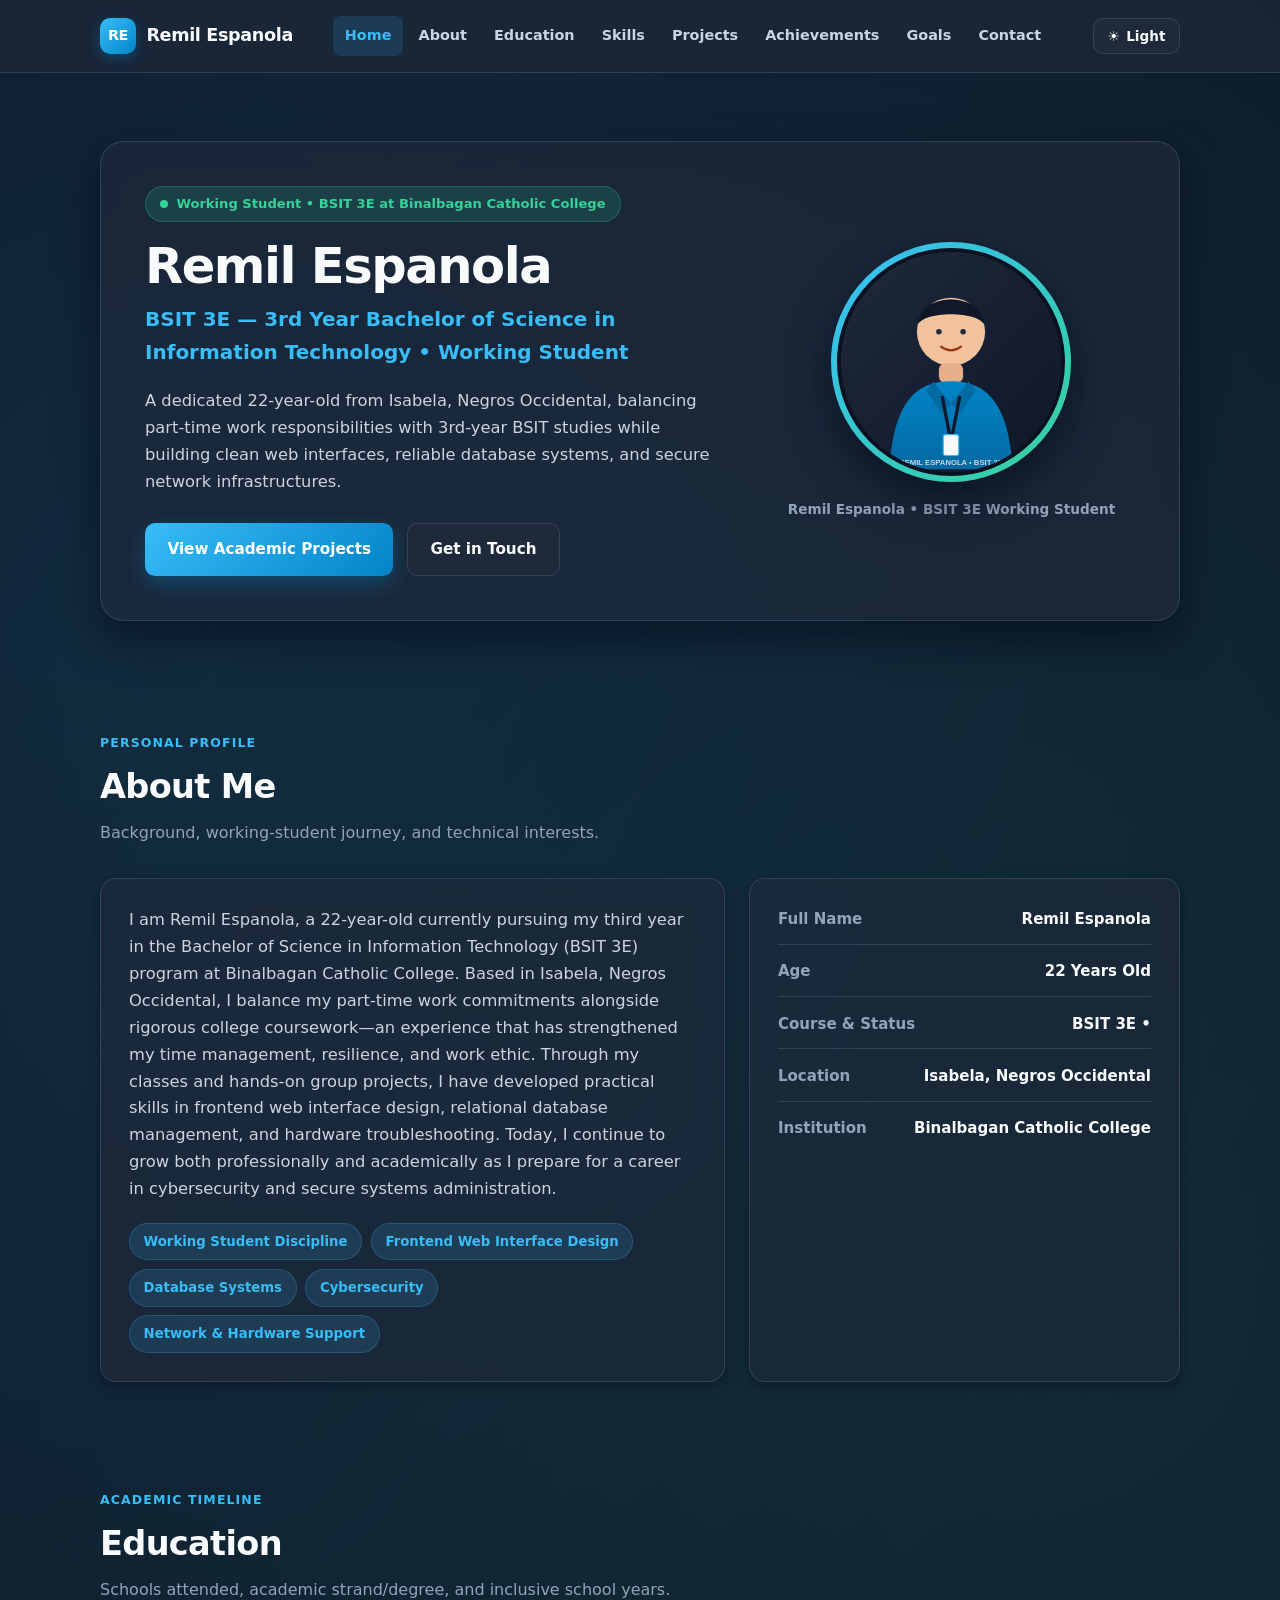
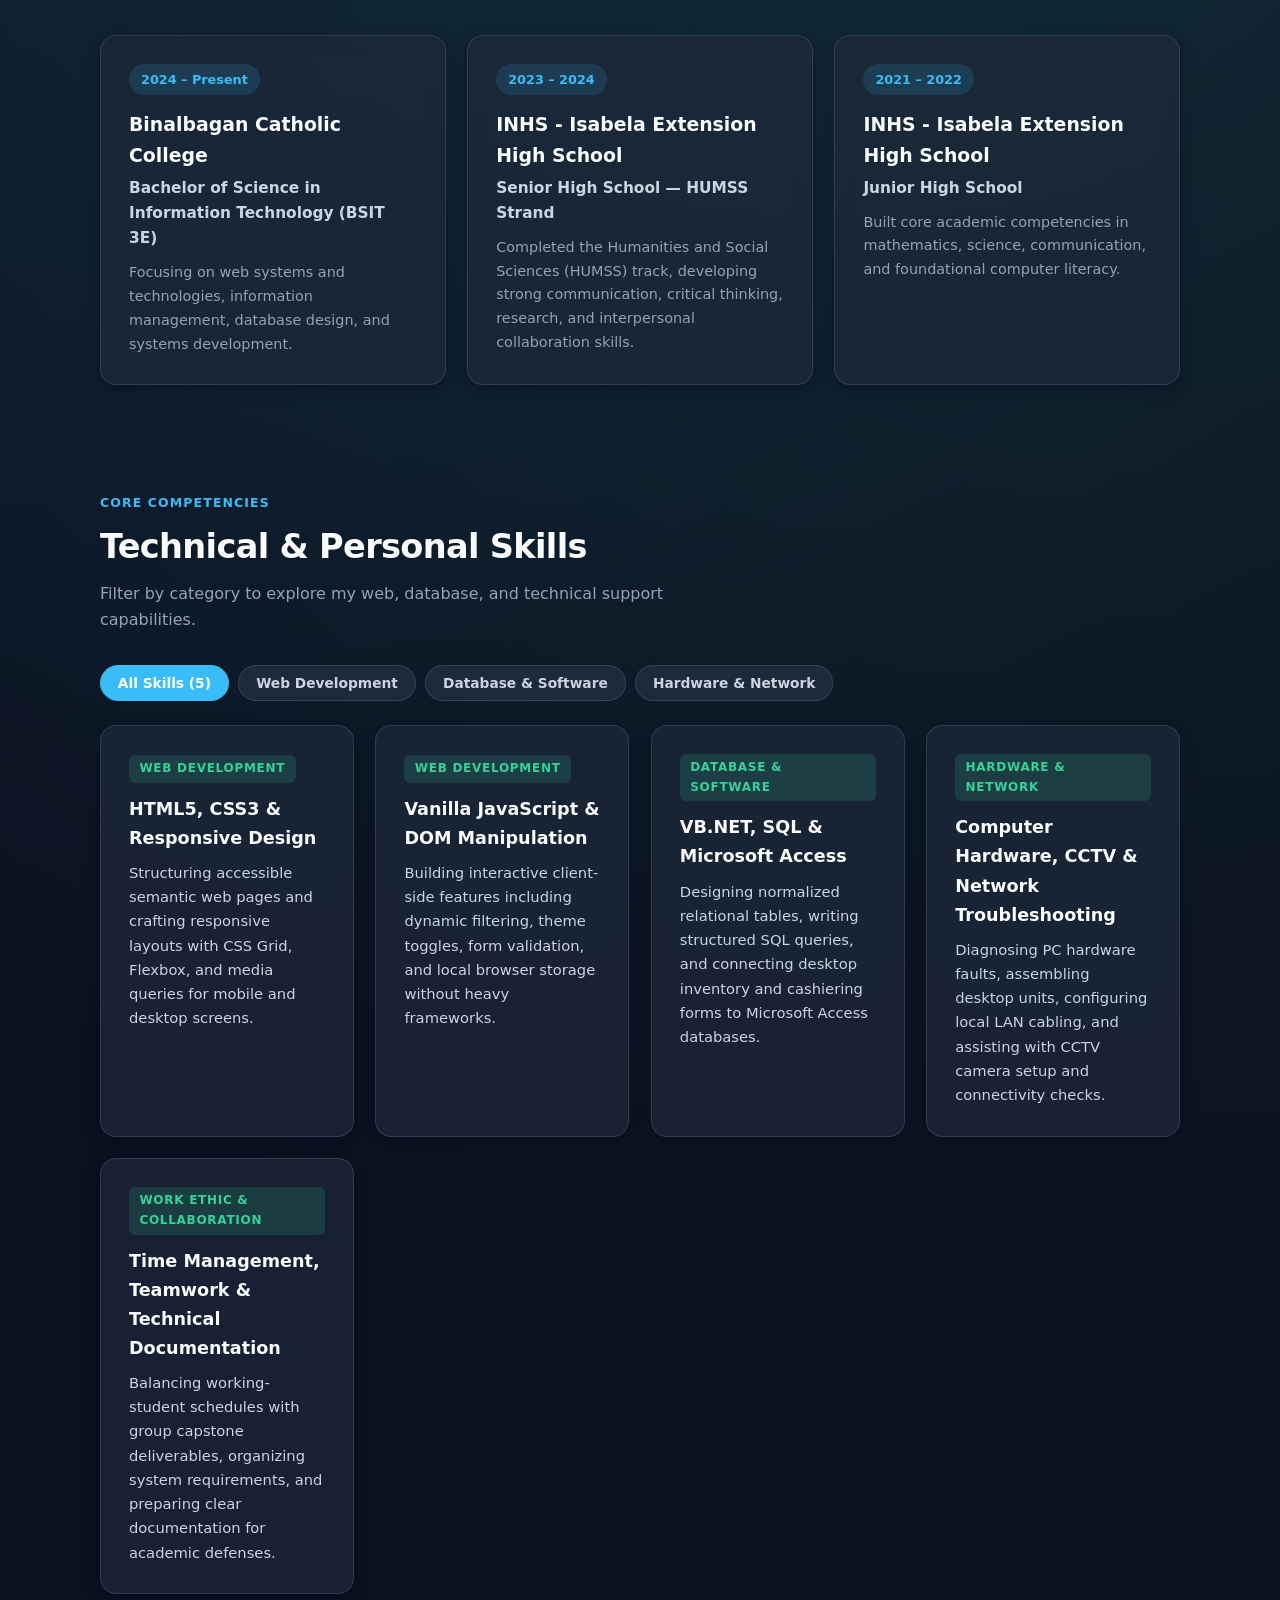
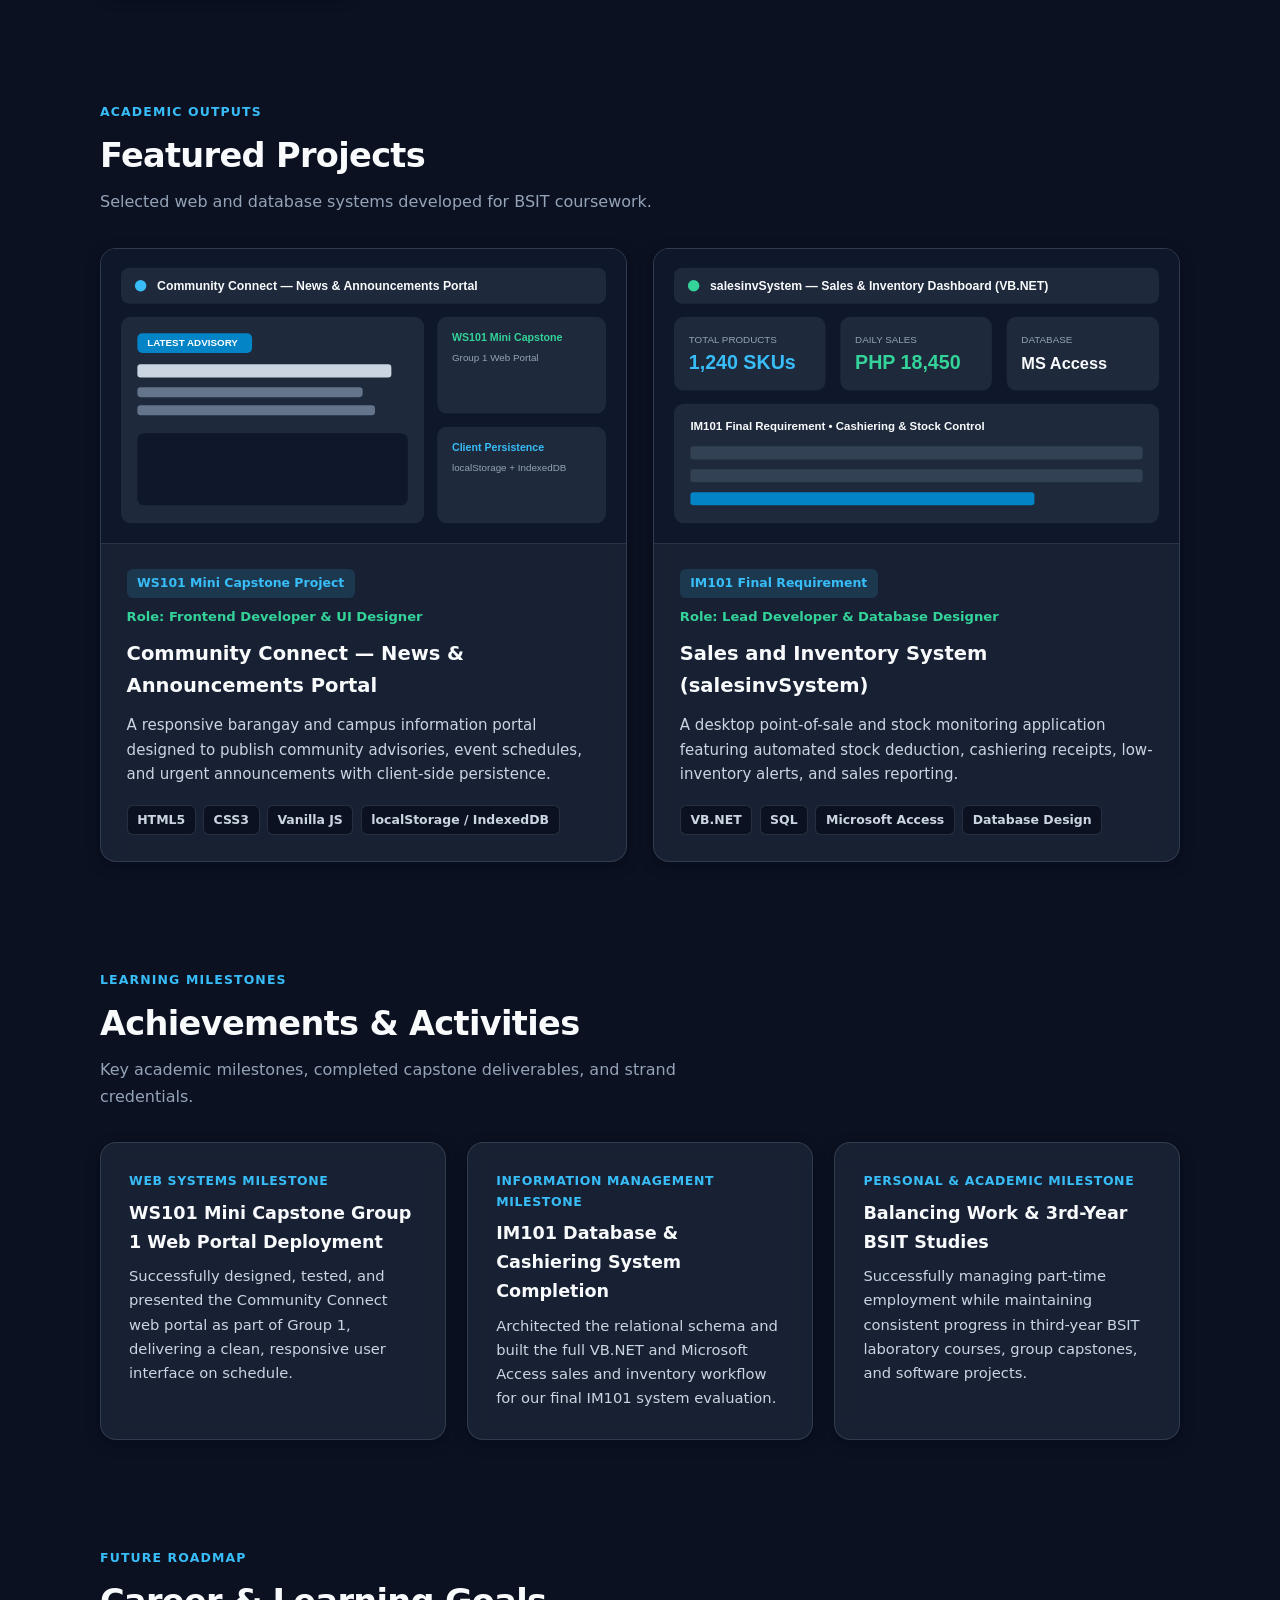
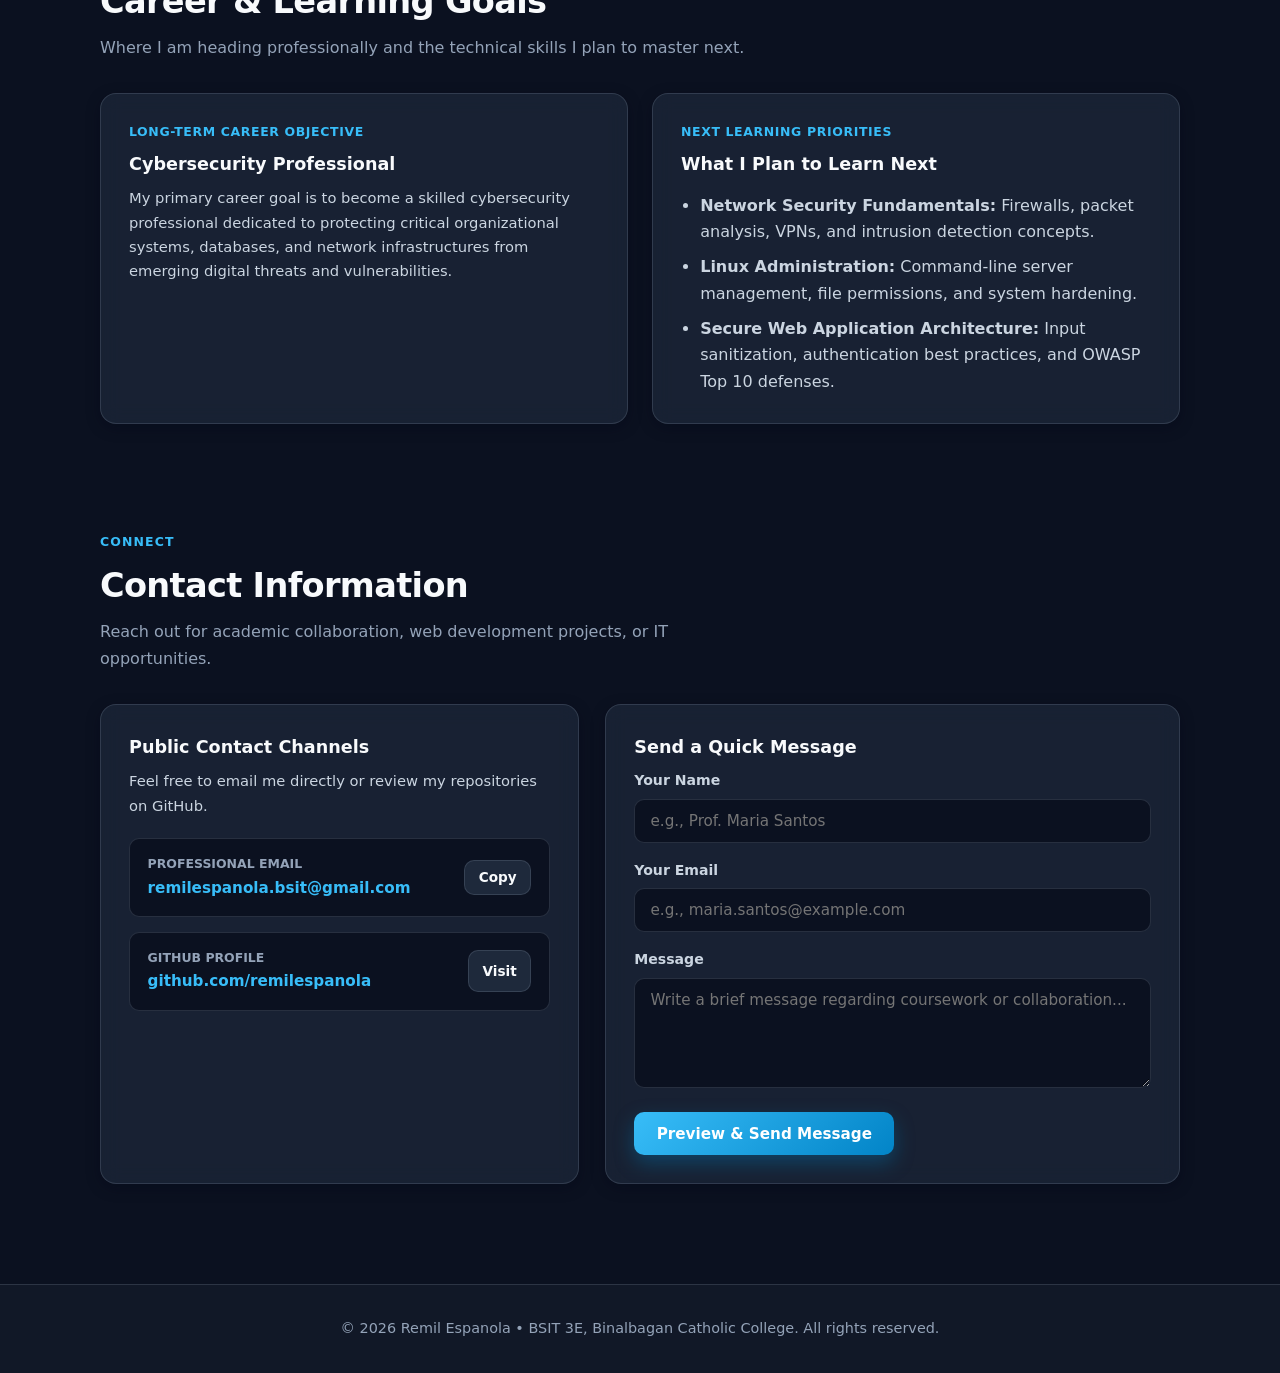
==== commit de166e03: "Add files via upload" ====
--- a/index.html
+++ b/index.html
@@ -1003,7 +1003,7 @@
               BSIT 3E — 3rd Year Bachelor of Science in Information Technology • Working Student
             </p>
             <p class="hero-intro">
-              A dedicated 22-year-old working student from Isabela, Negros Occidental, balancing
+              A dedicated 22-year-old from Isabela, Negros Occidental, balancing
               part-time work responsibilities with 3rd-year BSIT studies while building clean web
               interfaces, reliable database systems, and secure network infrastructures.
             </p>
@@ -1020,7 +1020,7 @@
               <img
                 id="profile-photo"
                 class="profile-img"
-                src="c:\Users\bcc user\Desktop\WS101-remil\images\profile.jpg.jfif"
+                src="c:\Users\bcc user\Desktop\WS101-Rem\remil-espanola-portfolio1\images\profile.jpg.jfif"
                 alt="Portrait of Remil Espanola"
               />
             </div>
@@ -1046,7 +1046,7 @@
         <div class="about-grid">
           <article class="surface-card">
             <p class="bio-text">
-              I am Remil Espanola, a 22-year-old working student currently pursuing my third year in
+              I am Remil Espanola, a 22-year-old currently pursuing my third year in
               the Bachelor of Science in Information Technology (BSIT 3E) program at Binalbagan
               Catholic College. Based in Isabela, Negros Occidental, I balance my part-time work
               commitments alongside rigorous college coursework—an experience that has strengthened
@@ -1078,7 +1078,7 @@
               </li>
               <li>
                 <span class="fact-label">Course &amp; Status</span>
-                <span class="fact-value">BSIT 3E • Working Student</span>
+                <span class="fact-value">BSIT 3E • </span>
               </li>
               <li>
                 <span class="fact-label">Location</span>
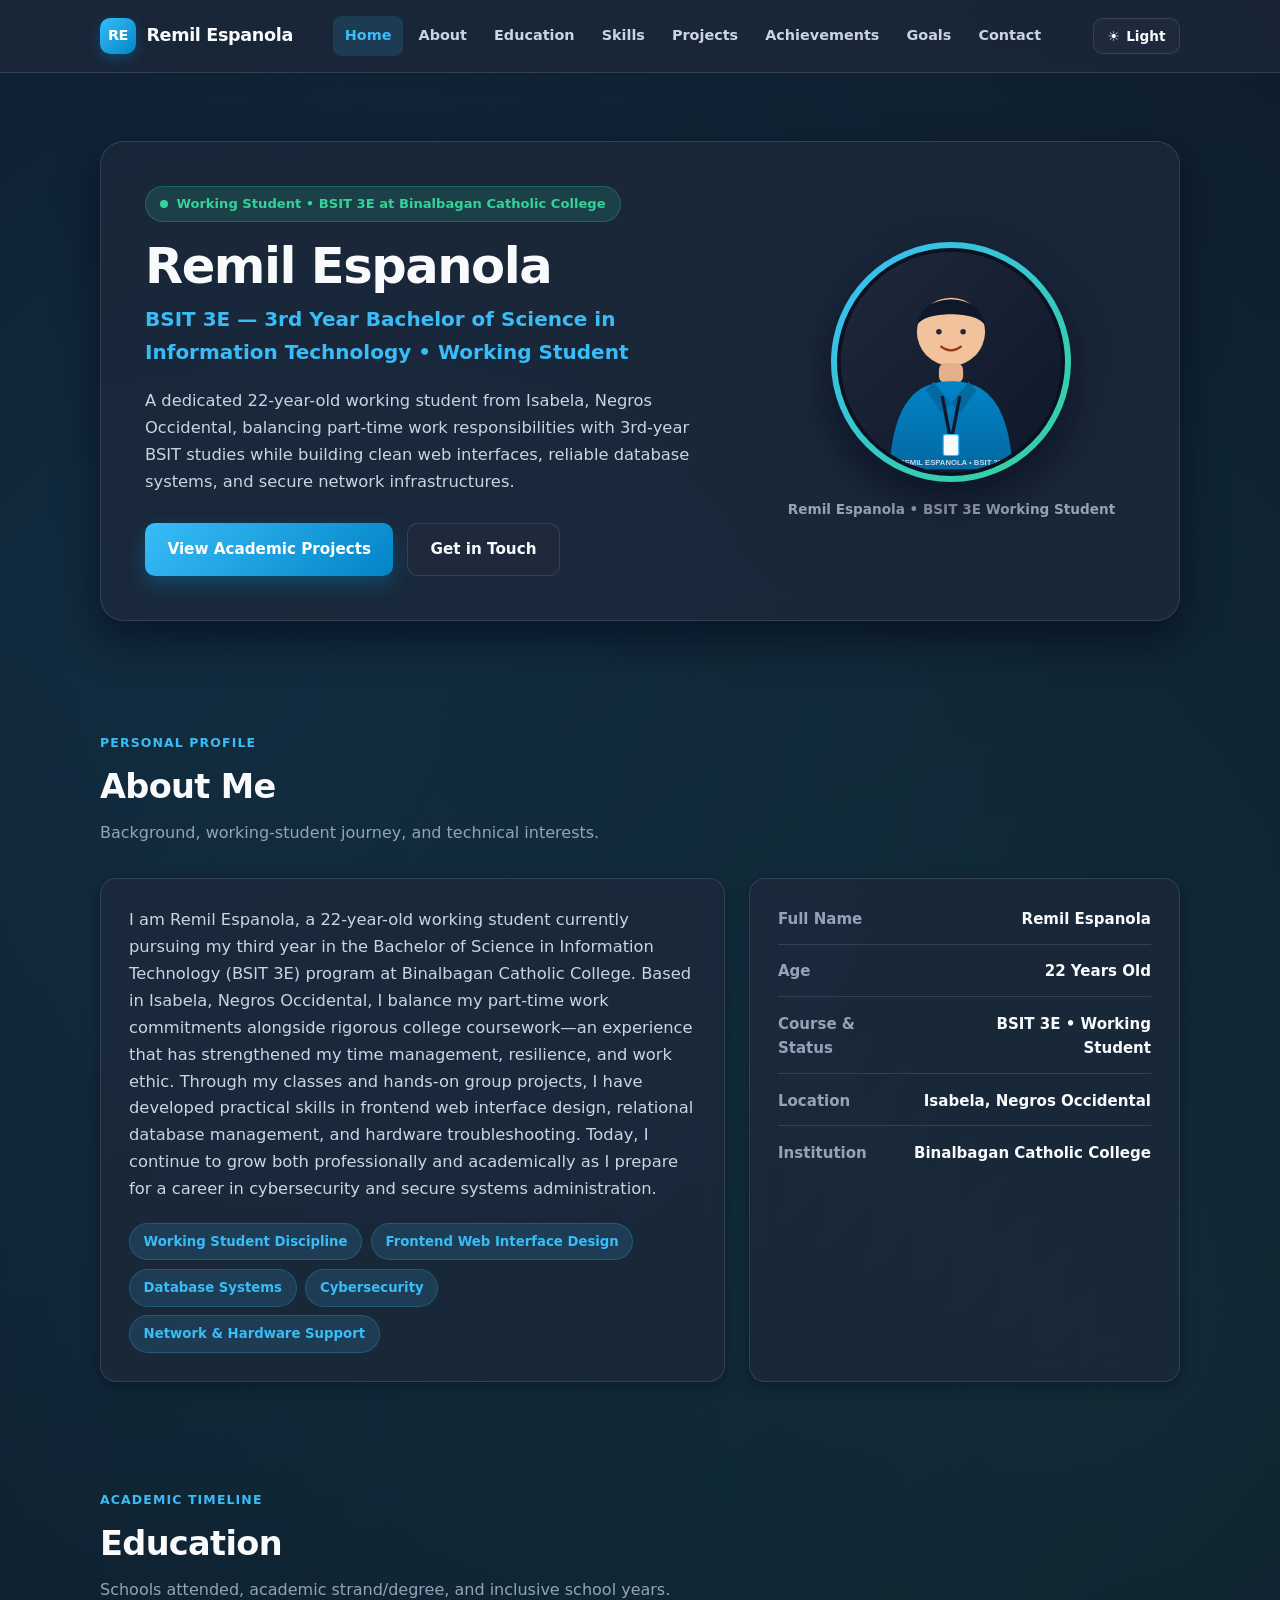
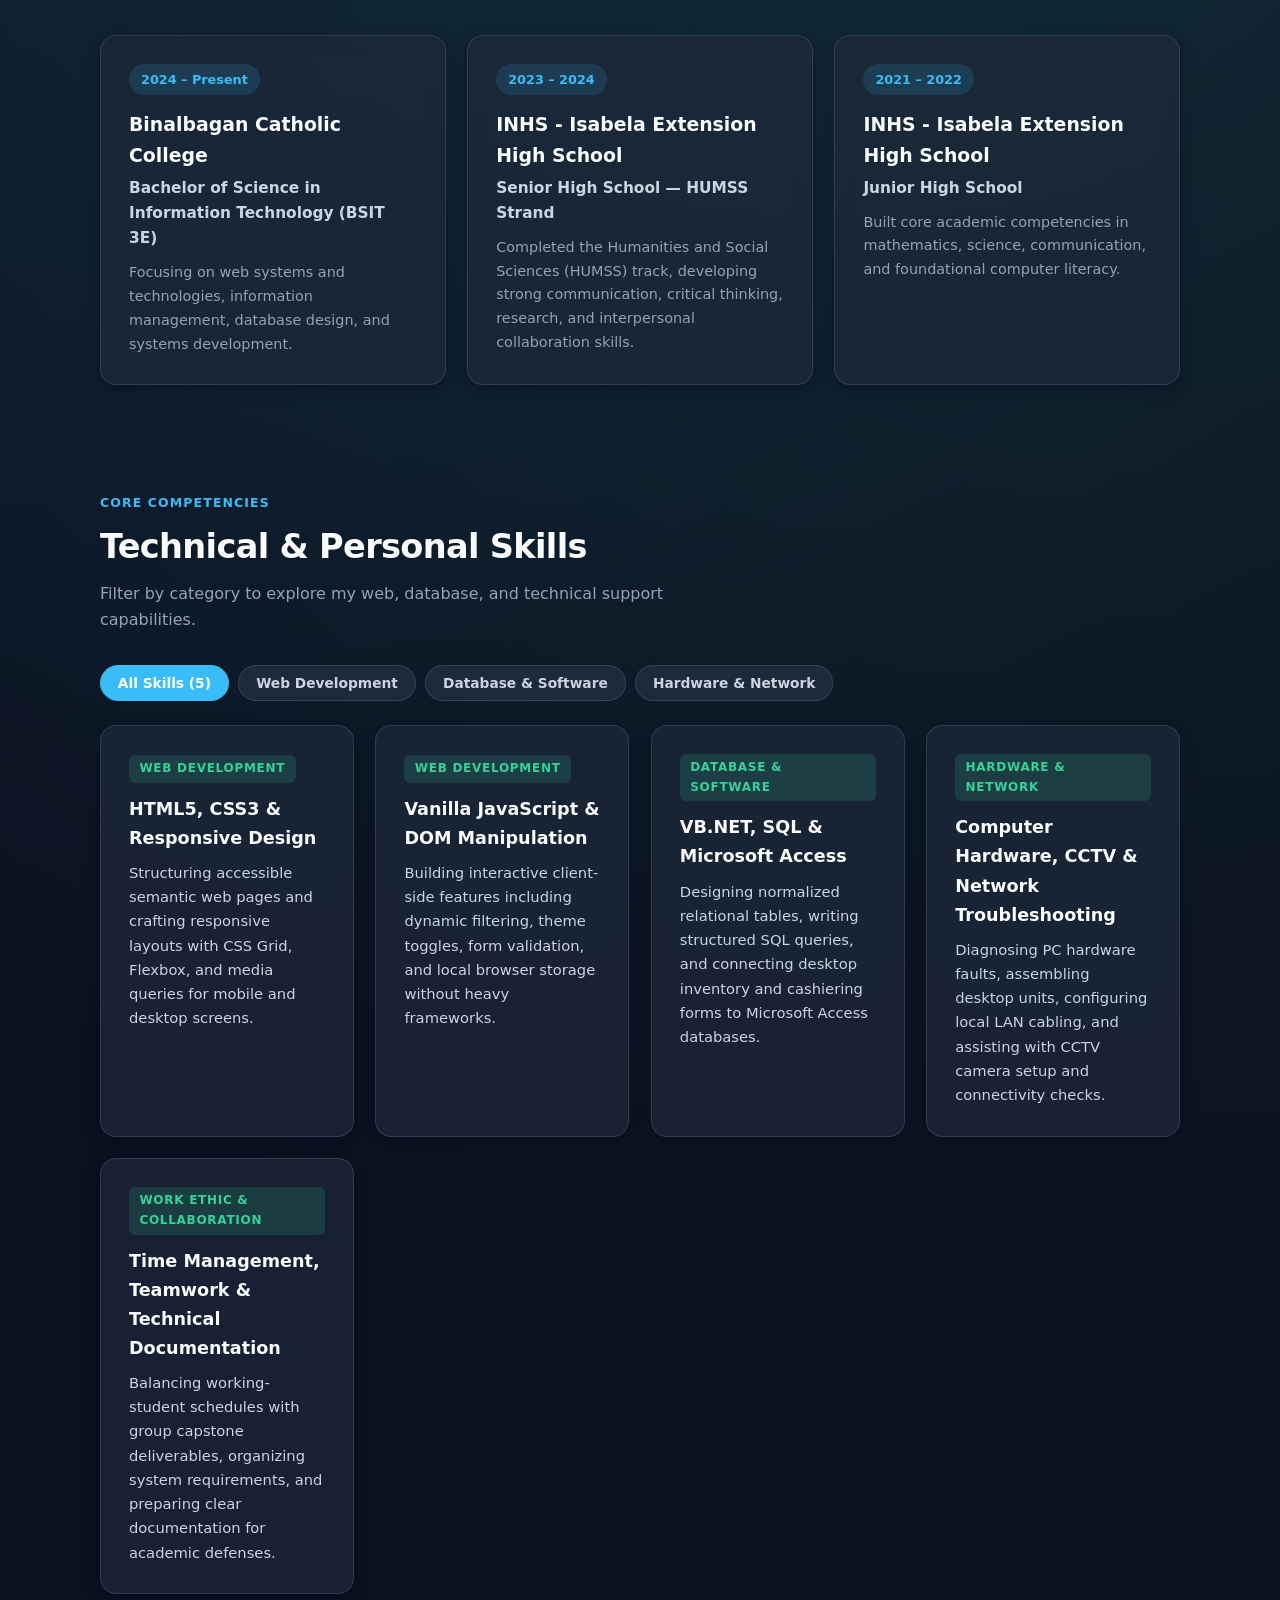
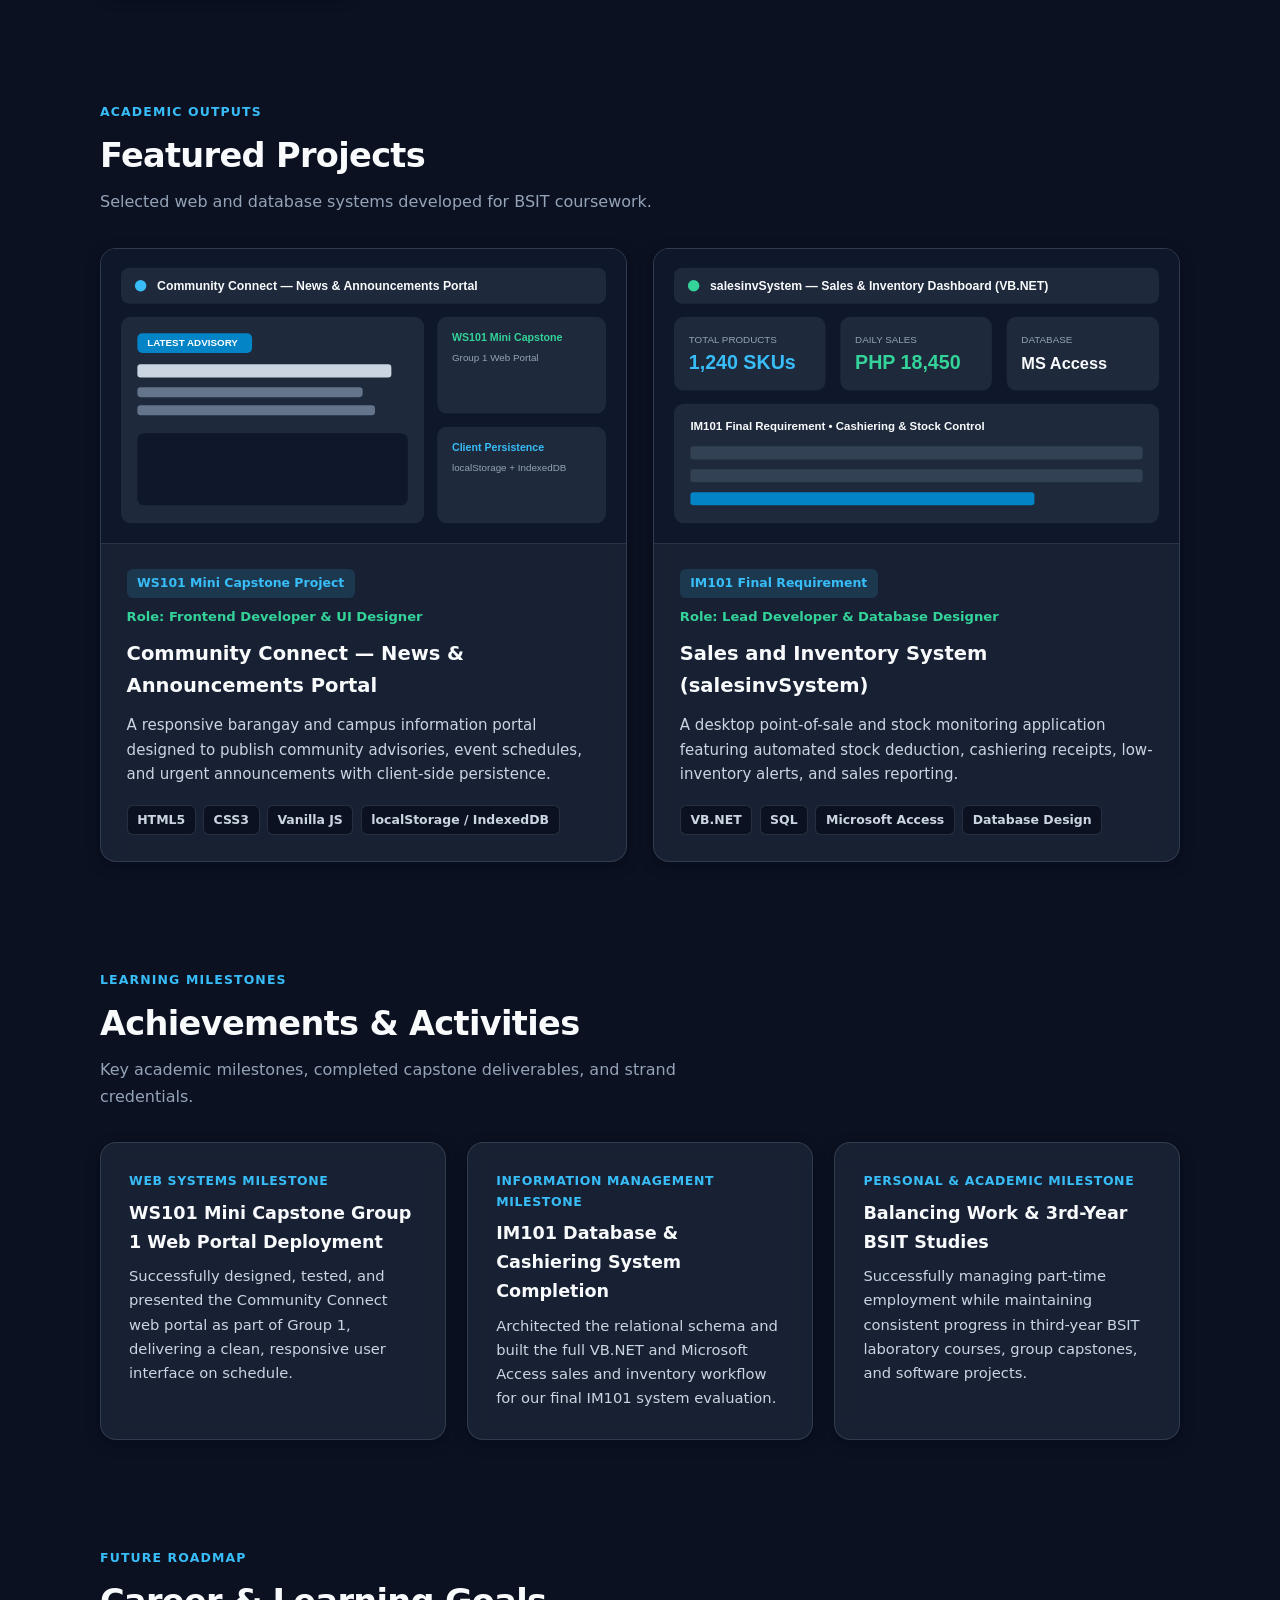
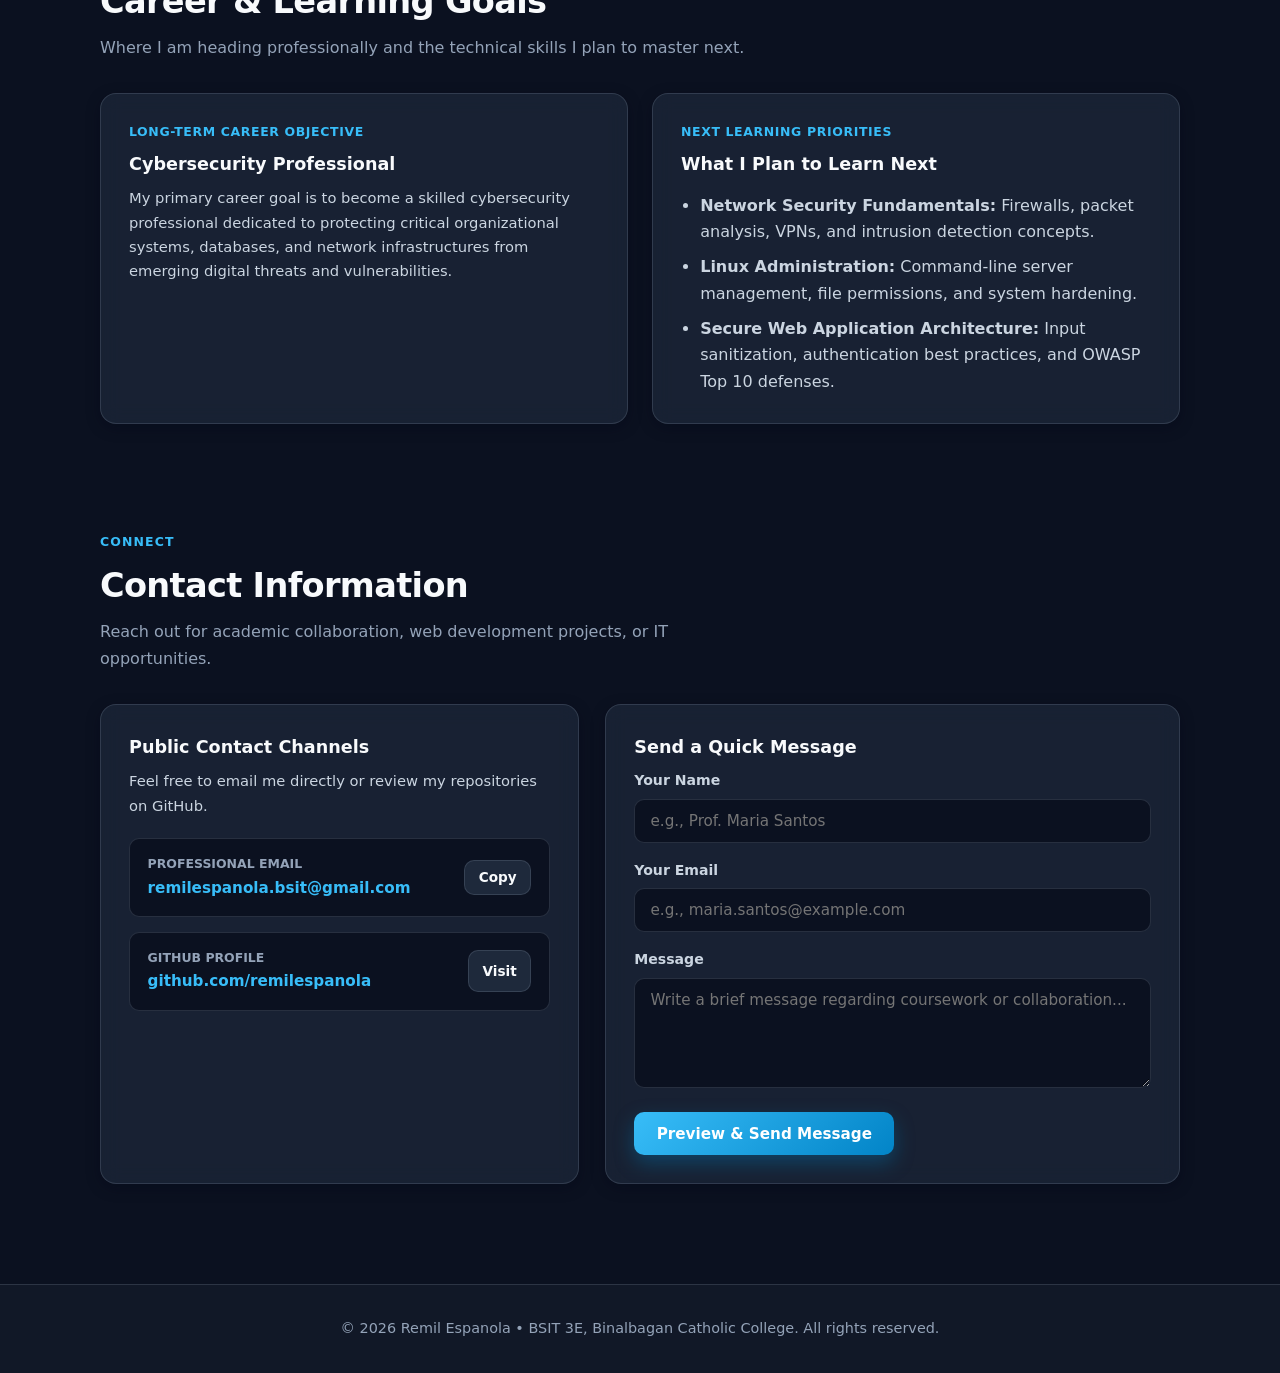
==== commit 500f7a71: "Add files via upload" ====
--- a/index.html
+++ b/index.html
@@ -1003,7 +1003,7 @@
               BSIT 3E — 3rd Year Bachelor of Science in Information Technology • Working Student
             </p>
             <p class="hero-intro">
-              A dedicated 22-year-old from Isabela, Negros Occidental, balancing
+              A dedicated 22-year-old working student from Isabela, Negros Occidental, balancing
               part-time work responsibilities with 3rd-year BSIT studies while building clean web
               interfaces, reliable database systems, and secure network infrastructures.
             </p>
@@ -1020,7 +1020,7 @@
               <img
                 id="profile-photo"
                 class="profile-img"
-                src="c:\Users\bcc user\Desktop\WS101-Rem\remil-espanola-portfolio1\images\profile.jpg.jfif"
+                src="c:\Users\bcc user\Desktop\WS101-remil\remil_espanola_bsit_3e_portfolio\images\profile.jpg.jfif"
                 alt="Portrait of Remil Espanola"
               />
             </div>
@@ -1046,7 +1046,7 @@
         <div class="about-grid">
           <article class="surface-card">
             <p class="bio-text">
-              I am Remil Espanola, a 22-year-old currently pursuing my third year in
+              I am Remil Espanola, a 22-year-old working student currently pursuing my third year in
               the Bachelor of Science in Information Technology (BSIT 3E) program at Binalbagan
               Catholic College. Based in Isabela, Negros Occidental, I balance my part-time work
               commitments alongside rigorous college coursework—an experience that has strengthened
@@ -1078,7 +1078,7 @@
               </li>
               <li>
                 <span class="fact-label">Course &amp; Status</span>
-                <span class="fact-value">BSIT 3E • </span>
+                <span class="fact-value">BSIT 3E • Working Student</span>
               </li>
               <li>
                 <span class="fact-label">Location</span>
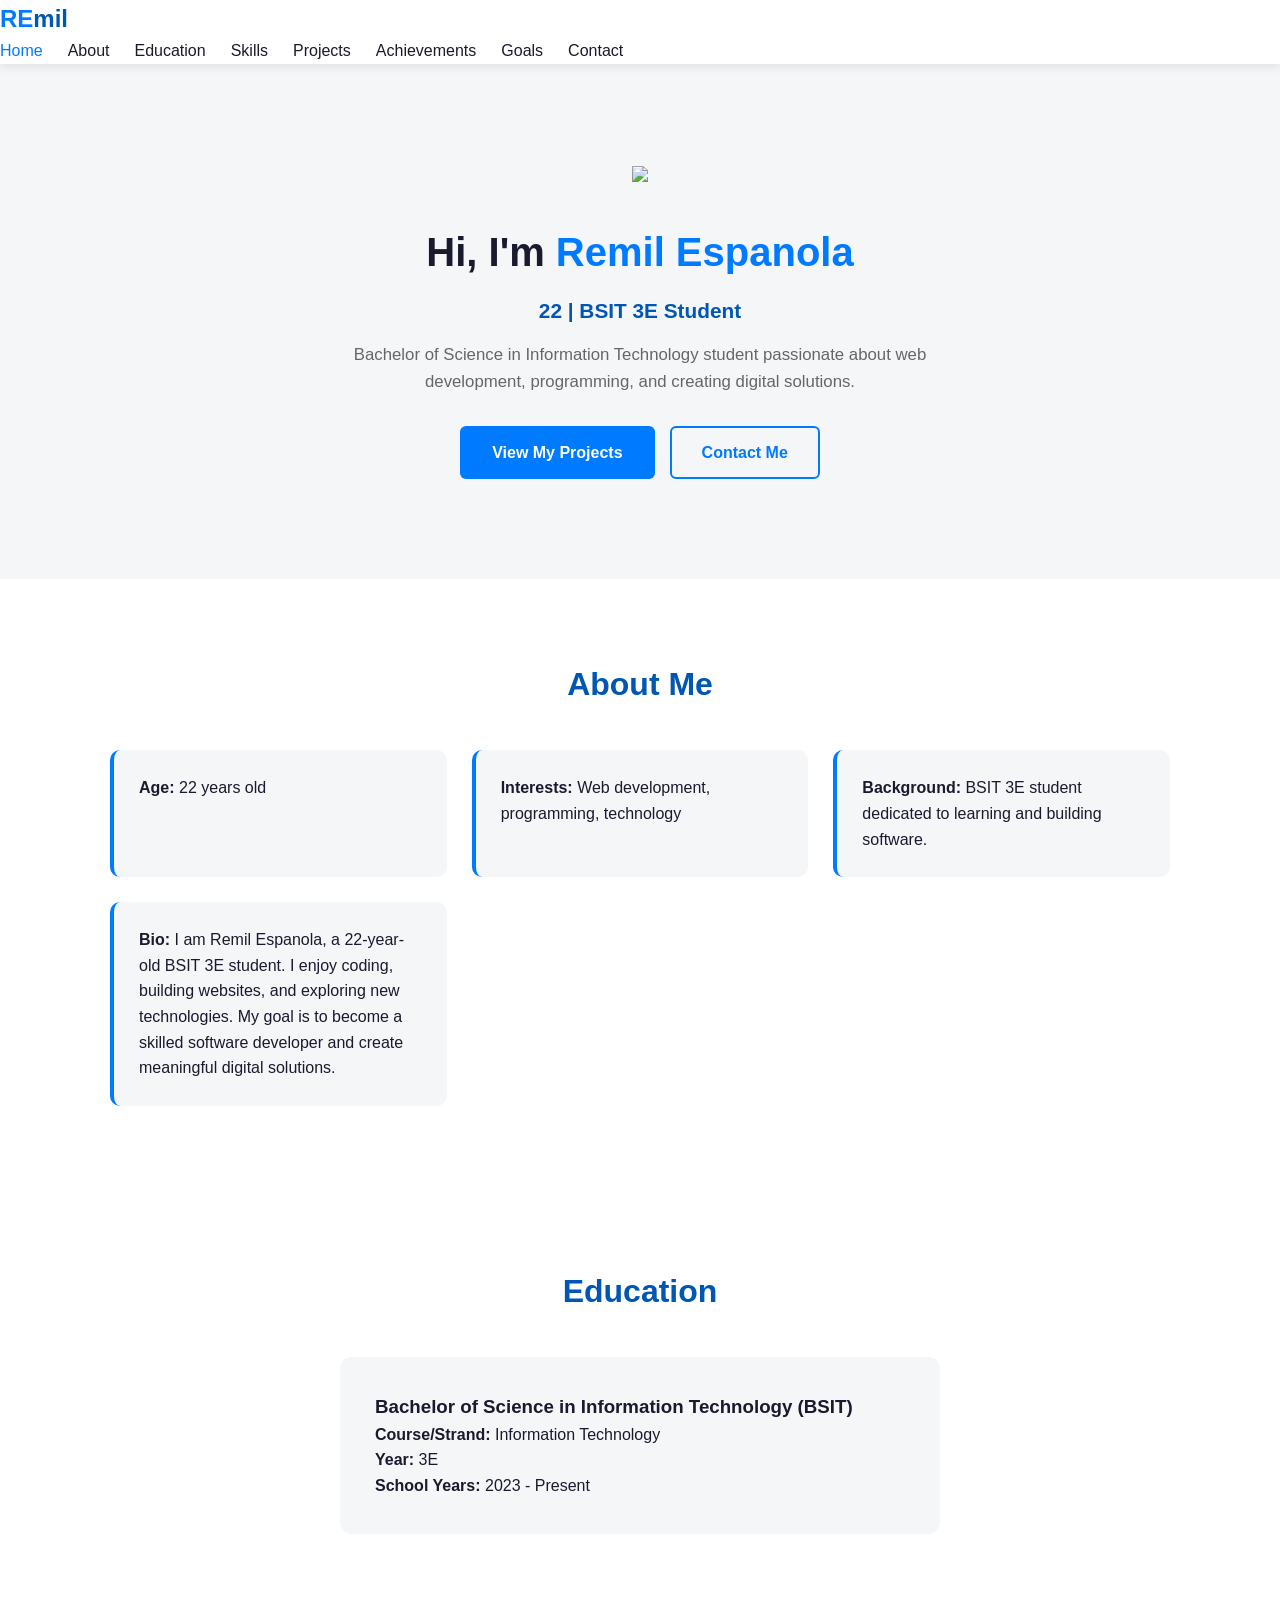
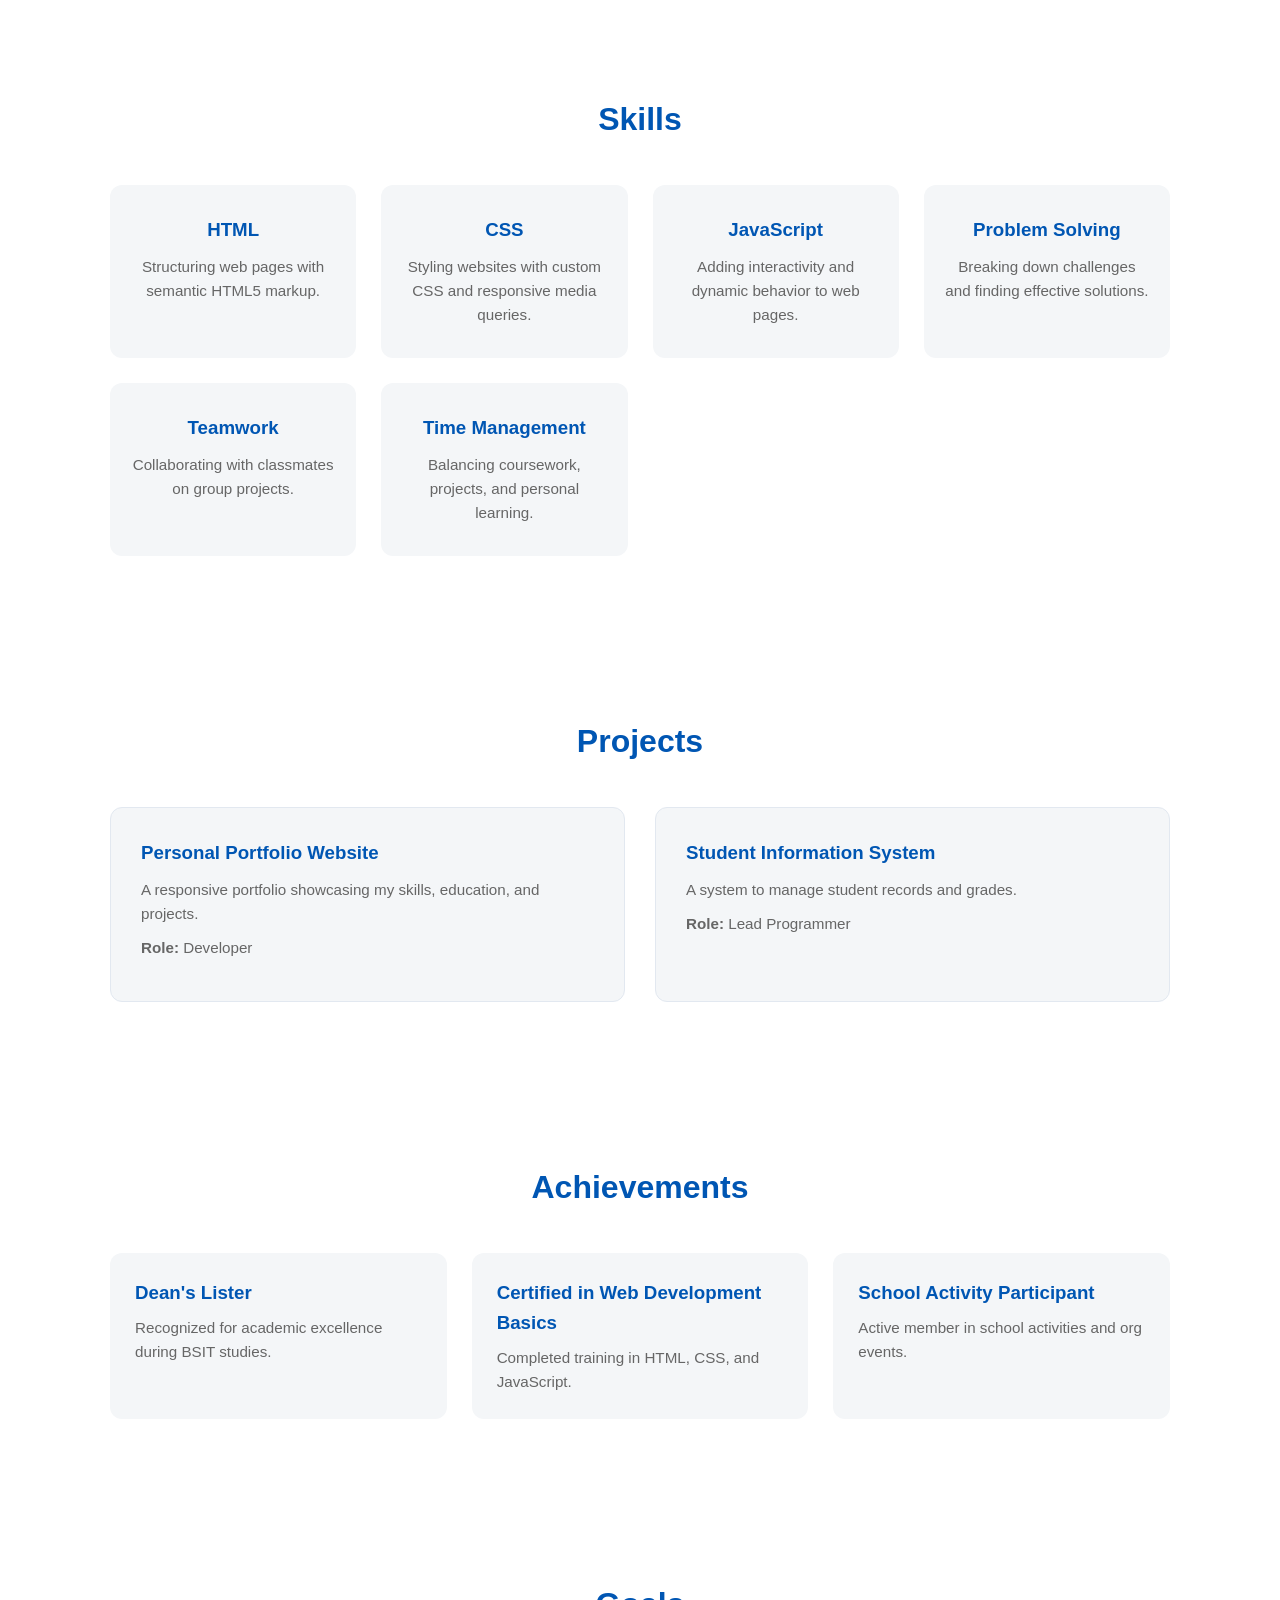
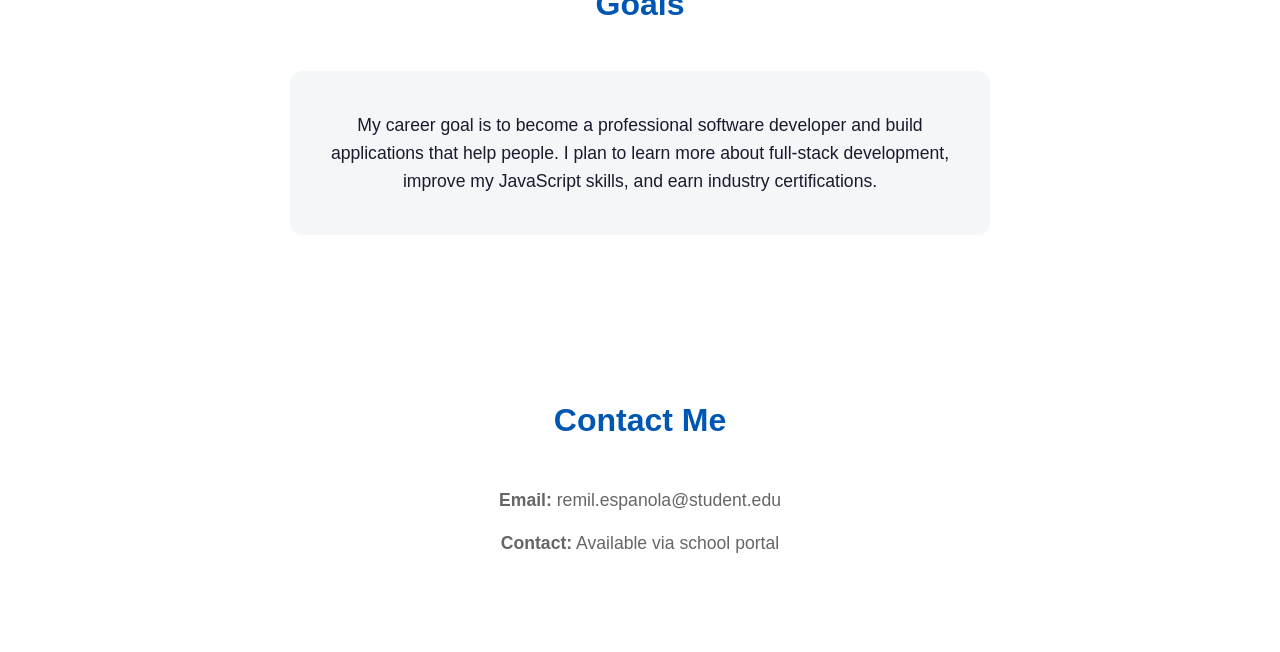
==== commit 4ccf641e: "Add files via upload" ====
--- a/index.html
+++ b/index.html
@@ -1,1748 +1,183 @@
 <!DOCTYPE html>
-<html lang="en" data-theme="dark">
+<html lang="en">
 <head>
-  <meta charset="UTF-8" />
-  <meta name="viewport" content="width=device-width, initial-scale=1.0" />
-  <title>Remil Espanola | BSIT 3E Student Portfolio</title>
-  <meta
-    name="description"
-    content="Personal academic portfolio of Remil Espanola, 22, BSIT 3E student at Binalbagan Catholic College."
-  />
-
-  <!--
-    NOTE FOR SUBMISSION:
-    1. When submitting your folder, you can also split the <style> block into style.css
-       and the <script> block into script.js if desired, though keeping semantic HTML,
-       responsive media queries, relative local image paths (images/profile.jpg, images/project-1.png),
-       and all 8 exact section IDs already satisfies the rubric criteria.
-    2. Place your portrait photo inside an "images" folder as "images/profile.jpg".
-       If "images/profile.jpg" is not yet present during preview, the onerror handler
-       automatically renders a crisp SVG portrait fallback.
-  -->
-
-  <style>
-    /* ==========================================================================
-       1. DESIGN TOKENS & THEME VARIABLES (Dark Slate Default + Light Mode)
-       ========================================================================== */
-    :root {
-      --bg-primary: #0b1120;
-      --bg-secondary: #111827;
-      --bg-surface: rgba(30, 41, 59, 0.72);
-      --bg-surface-solid: #1e293b;
-      --bg-card-hover: rgba(51, 65, 85, 0.85);
-      --text-primary: #f8fafc;
-      --text-secondary: #cbd5e1;
-      --text-muted: #94a3b8;
-      --accent: #38bdf8;
-      --accent-strong: #0284c7;
-      --accent-soft: rgba(56, 189, 248, 0.14);
-      --emerald: #34d399;
-      --emerald-soft: rgba(52, 211, 153, 0.15);
-      --border-color: rgba(148, 163, 184, 0.2);
-      --shadow-sm: 0 4px 14px rgba(2, 6, 23, 0.35);
-      --shadow-lg: 0 18px 40px rgba(2, 6, 23, 0.55);
-      --radius-sm: 10px;
-      --radius-md: 16px;
-      --radius-lg: 24px;
-      --nav-height: 72px;
-      --transition: 0.25s cubic-bezier(0.4, 0, 0.2, 1);
-    }
-
-    [data-theme="light"] {
-      --bg-primary: #f1f5f9;
-      --bg-secondary: #e2e8f0;
-      --bg-surface: rgba(255, 255, 255, 0.88);
-      --bg-surface-solid: #ffffff;
-      --bg-card-hover: #ffffff;
-      --text-primary: #0f172a;
-      --text-secondary: #334155;
-      --text-muted: #475569;
-      --accent: #0284c7;
-      --accent-strong: #0369a1;
-      --accent-soft: rgba(2, 132, 199, 0.1);
-      --emerald: #059669;
-      --emerald-soft: rgba(5, 150, 105, 0.12);
-      --border-color: rgba(15, 23, 42, 0.12);
-      --shadow-sm: 0 4px 14px rgba(15, 23, 42, 0.06);
-      --shadow-lg: 0 18px 36px rgba(15, 23, 42, 0.1);
-    }
-
-    /* ==========================================================================
-       2. RESET & BASE TYPOGRAPHY
-       ========================================================================== */
-    *,
-    *::before,
-    *::after {
-      box-sizing: border-box;
-      margin: 0;
-      padding: 0;
-    }
-
-    html {
-      scroll-behavior: smooth;
-      scroll-padding-top: calc(var(--nav-height) + 20px);
-    }
-
-    body {
-      font-family: system-ui, -apple-system, "Segoe UI", Roboto, Helvetica, Arial, sans-serif;
-      background-color: var(--bg-primary);
-      background-image:
-        radial-gradient(circle at 12% 10%, rgba(56, 189, 248, 0.13), transparent 36%),
-        radial-gradient(circle at 88% 22%, rgba(52, 211, 153, 0.09), transparent 34%);
-      color: var(--text-primary);
-      line-height: 1.65;
-      overflow-x: hidden;
-      transition: background-color var(--transition), color var(--transition);
-    }
-
-    img {
-      max-width: 100%;
-      display: block;
-    }
-
-    a {
-      color: var(--accent);
-      text-decoration: none;
-      transition: color var(--transition);
-    }
-
-    a:hover,
-    a:focus-visible {
-      text-decoration: underline;
-    }
-
-    button {
-      font-family: inherit;
-      cursor: pointer;
-    }
-
-    .container {
-      width: 100%;
-      max-width: 1120px;
-      margin: 0 auto;
-      padding: 0 1.25rem;
-    }
-
-    /* ==========================================================================
-       3. STICKY HEADER & NAVIGATION
-       ========================================================================== */
-    .site-header {
-      position: sticky;
-      top: 0;
-      z-index: 1000;
-      min-height: var(--nav-height);
-      background: var(--bg-surface);
-      backdrop-filter: blur(14px);
-      -webkit-backdrop-filter: blur(14px);
-      border-bottom: 1px solid var(--border-color);
-    }
-
-    .nav-wrapper {
-      display: flex;
-      align-items: center;
-      justify-content: space-between;
-      min-height: var(--nav-height);
-      gap: 1rem;
-    }
-
-    .brand {
-      display: inline-flex;
-      align-items: center;
-      gap: 0.65rem;
-      font-weight: 800;
-      font-size: 1.1rem;
-      color: var(--text-primary);
-      text-decoration: none !important;
-      letter-spacing: -0.02em;
-    }
-
-    .brand-badge {
-      display: inline-flex;
-      align-items: center;
-      justify-content: center;
-      width: 36px;
-      height: 36px;
-      border-radius: 10px;
-      background: linear-gradient(135deg, var(--accent), var(--accent-strong));
-      color: #ffffff;
-      font-size: 0.9rem;
-      font-weight: 800;
-      box-shadow: 0 4px 12px rgba(2, 132, 199, 0.35);
-    }
-
-    .primary-nav {
-      display: flex;
-      align-items: center;
-    }
-
-    .nav-list {
-      display: flex;
-      align-items: center;
-      list-style: none;
-      gap: 0.25rem;
-    }
-
-    .nav-link {
-      display: inline-block;
-      padding: 0.5rem 0.72rem;
-      border-radius: 8px;
-      font-size: 0.9rem;
-      font-weight: 600;
-      color: var(--text-secondary);
-      text-decoration: none !important;
-      transition: background-color var(--transition), color var(--transition);
-    }
-
-    .nav-link:hover,
-    .nav-link.active {
-      background-color: var(--accent-soft);
-      color: var(--accent);
-    }
-
-    .nav-controls {
-      display: flex;
-      align-items: center;
-      gap: 0.5rem;
-    }
-
-    .icon-btn {
-      display: inline-flex;
-      align-items: center;
-      justify-content: center;
-      gap: 0.4rem;
-      padding: 0.55rem 0.85rem;
-      border-radius: var(--radius-sm);
-      border: 1px solid var(--border-color);
-      background: var(--bg-surface-solid);
-      color: var(--text-primary);
-      font-size: 0.85rem;
-      font-weight: 600;
-      transition: transform var(--transition), border-color var(--transition), background-color var(--transition);
-    }
-
-    .icon-btn:hover {
-      border-color: var(--accent);
-      transform: translateY(-1px);
-    }
-
-    .menu-toggle {
-      display: none;
-    }
-
-    /* ==========================================================================
-       4. HERO SECTION (#home)
-       ========================================================================== */
-    .hero-section {
-      padding: 4.25rem 0 3.5rem;
-    }
-
-    .hero-card {
-      display: grid;
-      grid-template-columns: 1.35fr 0.85fr;
-      align-items: center;
-      gap: 2.5rem;
-      background: var(--bg-surface);
-      border: 1px solid var(--border-color);
-      border-radius: var(--radius-lg);
-      padding: 2.75rem;
-      box-shadow: var(--shadow-lg);
-      backdrop-filter: blur(12px);
-    }
-
-    .status-pill {
-      display: inline-flex;
-      align-items: center;
-      gap: 0.5rem;
-      padding: 0.4rem 0.9rem;
-      border-radius: 999px;
-      background: var(--emerald-soft);
-      color: var(--emerald);
-      font-size: 0.82rem;
-      font-weight: 700;
-      margin-bottom: 1rem;
-      border: 1px solid rgba(52, 211, 153, 0.25);
-    }
-
-    .status-dot {
-      width: 8px;
-      height: 8px;
-      border-radius: 50%;
-      background: var(--emerald);
-    }
-
-    .hero-title {
-      font-size: clamp(2rem, 4.2vw, 3.1rem);
-      font-weight: 800;
-      line-height: 1.15;
-      letter-spacing: -0.03em;
-      margin-bottom: 0.5rem;
-    }
-
-    .hero-subtitle {
-      font-size: clamp(1.05rem, 2vw, 1.25rem);
-      font-weight: 700;
-      color: var(--accent);
-      margin-bottom: 1.15rem;
-    }
-
-    .hero-intro {
-      font-size: 1.02rem;
-      color: var(--text-secondary);
-      margin-bottom: 1.75rem;
-      max-width: 60ch;
-    }
-
-    .hero-actions {
-      display: flex;
-      flex-wrap: wrap;
-      gap: 0.85rem;
-    }
-
-    .btn-primary {
-      display: inline-flex;
-      align-items: center;
-      justify-content: center;
-      gap: 0.5rem;
-      padding: 0.78rem 1.4rem;
-      border-radius: var(--radius-sm);
-      border: none;
-      background: linear-gradient(135deg, var(--accent), var(--accent-strong));
-      color: #ffffff;
-      font-weight: 700;
-      font-size: 0.95rem;
-      text-decoration: none !important;
-      box-shadow: 0 8px 20px rgba(2, 132, 199, 0.35);
-      transition: transform var(--transition), filter var(--transition);
-    }
-
-    .btn-primary:hover {
-      transform: translateY(-2px);
-      filter: brightness(1.06);
-    }
-
-    .btn-secondary {
-      display: inline-flex;
-      align-items: center;
-      justify-content: center;
-      gap: 0.5rem;
-      padding: 0.78rem 1.4rem;
-      border-radius: var(--radius-sm);
-      border: 1px solid var(--border-color);
-      background: var(--bg-surface-solid);
-      color: var(--text-primary);
-      font-weight: 700;
-      font-size: 0.95rem;
-      text-decoration: none !important;
-      transition: transform var(--transition), border-color var(--transition);
-    }
-
-    .btn-secondary:hover {
-      border-color: var(--accent);
-      transform: translateY(-2px);
-    }
-
-    .profile-frame {
-      display: flex;
-      flex-direction: column;
-      align-items: center;
-      text-align: center;
-    }
-
-    .profile-ring {
-      position: relative;
-      width: 240px;
-      height: 240px;
-      border-radius: 50%;
-      padding: 6px;
-      background: linear-gradient(135deg, var(--accent), var(--emerald));
-      box-shadow: var(--shadow-lg);
-      margin-bottom: 1rem;
-    }
-
-    .profile-img {
-      width: 100%;
-      height: 100%;
-      object-fit: cover;
-      object-position: center top;
-      border-radius: 50%;
-      background-color: #1e293b;
-      border: 4px solid var(--bg-primary);
-    }
-
-    .profile-caption {
-      font-size: 0.85rem;
-      color: var(--text-muted);
-      font-weight: 600;
-    }
-
-    /* ==========================================================================
-       5. SHARED SECTION & CARD LAYOUTS
-       ========================================================================== */
-    .portfolio-section {
-      padding: 3.25rem 0;
-    }
-
-    .section-header {
-      margin-bottom: 2rem;
-    }
-
-    .section-tag {
-      display: inline-block;
-      font-size: 0.78rem;
-      font-weight: 800;
-      text-transform: uppercase;
-      letter-spacing: 0.09em;
-      color: var(--accent);
-      margin-bottom: 0.35rem;
-    }
-
-    .section-title {
-      font-size: clamp(1.55rem, 3vw, 2.1rem);
-      font-weight: 800;
-      letter-spacing: -0.02em;
-      color: var(--text-primary);
-    }
-
-    .section-desc {
-      color: var(--text-muted);
-      margin-top: 0.35rem;
-      max-width: 65ch;
-    }
-
-    .surface-card {
-      background: var(--bg-surface);
-      border: 1px solid var(--border-color);
-      border-radius: var(--radius-md);
-      padding: 1.75rem;
-      box-shadow: var(--shadow-sm);
-      backdrop-filter: blur(10px);
-      transition: transform var(--transition), border-color var(--transition), background-color var(--transition);
-    }
-
-    .surface-card:hover {
-      border-color: rgba(56, 189, 248, 0.45);
-      transform: translateY(-3px);
-    }
-
-    /* ==========================================================================
-       6. ABOUT SECTION (#about)
-       ========================================================================== */
-    .about-grid {
-      display: grid;
-      grid-template-columns: 1.45fr 1fr;
-      gap: 1.5rem;
-    }
-
-    .bio-text {
-      color: var(--text-secondary);
-      font-size: 1.02rem;
-      margin-bottom: 1.25rem;
-    }
-
-    .interest-chips {
-      display: flex;
-      flex-wrap: wrap;
-      gap: 0.55rem;
-    }
-
-    .chip {
-      padding: 0.42rem 0.85rem;
-      border-radius: 999px;
-      background: var(--accent-soft);
-      color: var(--accent);
-      font-size: 0.83rem;
-      font-weight: 700;
-      border: 1px solid rgba(56, 189, 248, 0.22);
-    }
-
-    .facts-list {
-      list-style: none;
-      display: flex;
-      flex-direction: column;
-      gap: 0.9rem;
-    }
-
-    .facts-list li {
-      display: flex;
-      justify-content: space-between;
-      align-items: baseline;
-      gap: 1rem;
-      padding-bottom: 0.75rem;
-      border-bottom: 1px solid var(--border-color);
-      font-size: 0.94rem;
-    }
-
-    .facts-list li:last-child {
-      border-bottom: none;
-      padding-bottom: 0;
-    }
-
-    .fact-label {
-      color: var(--text-muted);
-      font-weight: 600;
-    }
-
-    .fact-value {
-      color: var(--text-primary);
-      font-weight: 700;
-      text-align: right;
-    }
-
-    /* ==========================================================================
-       7. EDUCATION SECTION (#education)
-       ========================================================================== */
-    .education-grid {
-      display: grid;
-      grid-template-columns: repeat(auto-fit, minmax(290px, 1fr));
-      gap: 1.35rem;
-    }
-
-    .edu-year {
-      display: inline-block;
-      padding: 0.3rem 0.75rem;
-      border-radius: 999px;
-      background: var(--accent-soft);
-      color: var(--accent);
-      font-size: 0.8rem;
-      font-weight: 800;
-      margin-bottom: 0.85rem;
-    }
-
-    .edu-school {
-      font-size: 1.18rem;
-      font-weight: 800;
-      margin-bottom: 0.3rem;
-    }
-
-    .edu-program {
-      font-size: 0.96rem;
-      font-weight: 600;
-      color: var(--text-secondary);
-      margin-bottom: 0.6rem;
-    }
-
-    .edu-note {
-      font-size: 0.9rem;
-      color: var(--text-muted);
-    }
-
-    /* ==========================================================================
-       8. SKILLS SECTION (#skills) + INTERACTIVE FILTER
-       ========================================================================== */
-    .filter-bar {
-      display: flex;
-      flex-wrap: wrap;
-      gap: 0.6rem;
-      margin-bottom: 1.5rem;
-    }
-
-    .filter-btn {
-      padding: 0.55rem 1.05rem;
-      border-radius: 999px;
-      border: 1px solid var(--border-color);
-      background: var(--bg-surface-solid);
-      color: var(--text-secondary);
-      font-size: 0.86rem;
-      font-weight: 700;
-      transition: all var(--transition);
-    }
-
-    .filter-btn:hover {
-      border-color: var(--accent);
-      color: var(--accent);
-    }
-
-    .filter-btn.active {
-      background: var(--accent);
-      border-color: var(--accent);
-      color: #ffffff;
-    }
-
-    .skills-grid {
-      display: grid;
-      grid-template-columns: repeat(auto-fit, minmax(250px, 1fr));
-      gap: 1.35rem;
-    }
-
-    .skill-card.hidden {
-      display: none;
-    }
-
-    .skill-badge {
-      display: inline-block;
-      font-size: 0.75rem;
-      font-weight: 800;
-      text-transform: uppercase;
-      letter-spacing: 0.06em;
-      color: var(--emerald);
-      background: var(--emerald-soft);
-      padding: 0.25rem 0.65rem;
-      border-radius: 6px;
-      margin-bottom: 0.75rem;
-    }
-
-    .skill-title {
-      font-size: 1.1rem;
-      font-weight: 800;
-      margin-bottom: 0.5rem;
-    }
-
-    .skill-desc {
-      font-size: 0.92rem;
-      color: var(--text-secondary);
-    }
-
-    /* ==========================================================================
-       9. PROJECTS SECTION (#projects)
-       ========================================================================== */
-    .projects-grid {
-      display: grid;
-      grid-template-columns: repeat(auto-fit, minmax(320px, 1fr));
-      gap: 1.65rem;
-    }
-
-    .project-card {
-      display: flex;
-      flex-direction: column;
-      overflow: hidden;
-      padding: 0;
-    }
-
-    .project-thumb-wrap {
-      width: 100%;
-      aspect-ratio: 16 / 9;
-      background: #0f172a;
-      border-bottom: 1px solid var(--border-color);
-      overflow: hidden;
-    }
-
-    .project-thumb {
-      width: 100%;
-      height: 100%;
-      object-fit: cover;
-    }
-
-    .project-body {
-      padding: 1.6rem;
-      display: flex;
-      flex-direction: column;
-      flex: 1;
-    }
-
-    .project-meta {
-      display: flex;
-      flex-wrap: wrap;
-      justify-content: space-between;
-      align-items: center;
-      gap: 0.5rem;
-      margin-bottom: 0.65rem;
-    }
-
-    .project-course {
-      font-size: 0.78rem;
-      font-weight: 800;
-      color: var(--accent);
-      background: var(--accent-soft);
-      padding: 0.25rem 0.65rem;
-      border-radius: 6px;
-    }
-
-    .project-role {
-      font-size: 0.82rem;
-      font-weight: 700;
-      color: var(--emerald);
-    }
-
-    .project-title {
-      font-size: 1.22rem;
-      font-weight: 800;
-      margin-bottom: 0.65rem;
-    }
-
-    .project-desc {
-      font-size: 0.94rem;
-      color: var(--text-secondary);
-      margin-bottom: 1.1rem;
-      flex: 1;
-    }
-
-    .tech-stack {
-      display: flex;
-      flex-wrap: wrap;
-      gap: 0.45rem;
-    }
-
-    .tech-tag {
-      font-size: 0.78rem;
-      font-weight: 700;
-      padding: 0.25rem 0.6rem;
-      border-radius: 6px;
-      background: var(--bg-primary);
-      color: var(--text-secondary);
-      border: 1px solid var(--border-color);
-    }
-
-    /* ==========================================================================
-       10. ACHIEVEMENTS (#achievements) & GOALS (#goals)
-       ========================================================================== */
-    .achievements-grid {
-      display: grid;
-      grid-template-columns: repeat(auto-fit, minmax(290px, 1fr));
-      gap: 1.35rem;
-    }
-
-    .milestone-type {
-      font-size: 0.78rem;
-      font-weight: 800;
-      color: var(--accent);
-      text-transform: uppercase;
-      letter-spacing: 0.05em;
-      margin-bottom: 0.45rem;
-      display: block;
-    }
-
-    .milestone-title {
-      font-size: 1.1rem;
-      font-weight: 800;
-      margin-bottom: 0.45rem;
-    }
-
-    .milestone-desc {
-      font-size: 0.92rem;
-      color: var(--text-secondary);
-    }
-
-    .goals-grid {
-      display: grid;
-      grid-template-columns: repeat(auto-fit, minmax(300px, 1fr));
-      gap: 1.5rem;
-    }
-
-    .goal-list {
-      margin-top: 0.85rem;
-      padding-left: 1.2rem;
-      color: var(--text-secondary);
-      display: flex;
-      flex-direction: column;
-      gap: 0.55rem;
-    }
-
-    /* ==========================================================================
-       11. CONTACT SECTION (#contact) & INTERACTIVE FORM
-       ========================================================================== */
-    .contact-grid {
-      display: grid;
-      grid-template-columns: 1fr 1.2fr;
-      gap: 1.65rem;
-    }
-
-    .contact-links {
-      display: flex;
-      flex-direction: column;
-      gap: 0.9rem;
-      margin-top: 1.25rem;
-    }
-
-    .contact-item {
-      display: flex;
-      align-items: center;
-      justify-content: space-between;
-      gap: 0.75rem;
-      padding: 0.95rem 1.1rem;
-      border-radius: var(--radius-sm);
-      background: var(--bg-primary);
-      border: 1px solid var(--border-color);
-    }
-
-    .contact-label {
-      display: block;
-      font-size: 0.78rem;
-      color: var(--text-muted);
-      font-weight: 700;
-      text-transform: uppercase;
-    }
-
-    .contact-value {
-      font-weight: 700;
-      font-size: 0.95rem;
-      word-break: break-all;
-    }
-
-    .form-group {
-      margin-bottom: 1rem;
-    }
-
-    .form-label {
-      display: block;
-      font-size: 0.88rem;
-      font-weight: 700;
-      margin-bottom: 0.4rem;
-      color: var(--text-secondary);
-    }
-
-    .form-input,
-    .form-textarea {
-      width: 100%;
-      padding: 0.75rem 0.95rem;
-      border-radius: var(--radius-sm);
-      border: 1px solid var(--border-color);
-      background: var(--bg-primary);
-      color: var(--text-primary);
-      font-family: inherit;
-      font-size: 0.95rem;
-      transition: border-color var(--transition);
-    }
-
-    .form-input:focus,
-    .form-textarea:focus {
-      outline: none;
-      border-color: var(--accent);
-    }
-
-    .form-textarea {
-      min-height: 110px;
-      resize: vertical;
-    }
-
-    /* ==========================================================================
-       12. FOOTER & TOAST NOTIFICATION
-       ========================================================================== */
-    .site-footer {
-      margin-top: 3rem;
-      padding: 2rem 0;
-      border-top: 1px solid var(--border-color);
-      background: var(--bg-secondary);
-      text-align: center;
-      color: var(--text-muted);
-      font-size: 0.9rem;
-    }
-
-    .toast-banner {
-      position: fixed;
-      bottom: 1.5rem;
-      right: 1.5rem;
-      max-width: 380px;
-      background: var(--bg-surface-solid);
-      color: var(--text-primary);
-      border: 1px solid var(--accent);
-      border-left: 5px solid var(--emerald);
-      border-radius: var(--radius-sm);
-      padding: 1rem 1.2rem;
-      box-shadow: var(--shadow-lg);
-      z-index: 2000;
-      opacity: 0;
-      transform: translateY(16px);
-      pointer-events: none;
-      transition: opacity 0.25s ease, transform 0.25s ease;
-    }
-
-    .toast-banner.show {
-      opacity: 1;
-      transform: translateY(0);
-      pointer-events: auto;
-    }
-
-    .toast-title {
-      font-weight: 800;
-      font-size: 0.94rem;
-      margin-bottom: 0.2rem;
-      color: var(--emerald);
-    }
-
-    .toast-body {
-      font-size: 0.86rem;
-      color: var(--text-secondary);
-    }
-
-    /* ==========================================================================
-       13. RESPONSIVE MEDIA QUERIES (Tablet & Mobile Breakpoints)
-       ========================================================================== */
-    @media (max-width: 960px) {
-      .hero-card {
-        grid-template-columns: 1fr;
-        text-align: center;
-        padding: 2.1rem 1.5rem;
-      }
-
-      .hero-intro {
-        margin-left: auto;
-        margin-right: auto;
-      }
-
-      .hero-actions {
-        justify-content: center;
-      }
-
-      .profile-frame {
-        order: -1;
-      }
-
-      .about-grid,
-      .contact-grid {
-        grid-template-columns: 1fr;
-      }
-    }
-
-    @media (max-width: 820px) {
-      .menu-toggle {
-        display: inline-flex;
-      }
-
-      .primary-nav {
-        position: absolute;
-        top: var(--nav-height);
-        left: 0;
-        right: 0;
-        background: var(--bg-surface-solid);
-        border-bottom: 1px solid var(--border-color);
-        padding: 1rem 1.25rem;
-        display: none;
-        box-shadow: var(--shadow-lg);
-      }
-
-      .primary-nav.open {
-        display: block;
-      }
-
-      .nav-list {
-        flex-direction: column;
-        align-items: stretch;
-        gap: 0.35rem;
-      }
-
-      .nav-link {
-        display: block;
-        padding: 0.7rem 0.9rem;
-      }
-    }
-
-    @media (max-width: 480px) {
-      .profile-ring {
-        width: 195px;
-        height: 195px;
-      }
-
-      .surface-card {
-        padding: 1.35rem;
-      }
-
-      .toast-banner {
-        left: 1rem;
-        right: 1rem;
-        bottom: 1rem;
-      }
-    }
-  </style>
+    <meta charset="UTF-8">
+    <meta name="viewport" content="width=device-width, initial-scale=1.0">
+    <title>Remil Espanola | BSIT 3E Portfolio</title>
+    <link rel="stylesheet" href="style.css">
+    <script src="script.js" defer></script>
 </head>
 <body>
-  <!-- ========================================================================
-       HEADER & STICKY NAVIGATION
-       ======================================================================== -->
-  <header class="site-header">
-    <div class="container nav-wrapper">
-      <a href="#home" class="brand" aria-label="Remil Espanola Home">
-        <span class="brand-badge">RE</span>
-        <span>Remil Espanola</span>
-      </a>
 
-      <nav id="primary-nav" class="primary-nav" aria-label="Primary Portfolio Navigation">
-        <ul class="nav-list">
-          <li><a href="#home" class="nav-link active">Home</a></li>
-          <li><a href="#about" class="nav-link">About</a></li>
-          <li><a href="#education" class="nav-link">Education</a></li>
-          <li><a href="#skills" class="nav-link">Skills</a></li>
-          <li><a href="#projects" class="nav-link">Projects</a></li>
-          <li><a href="#achievements" class="nav-link">Achievements</a></li>
-          <li><a href="#goals" class="nav-link">Goals</a></li>
-          <li><a href="#contact" class="nav-link">Contact</a></li>
+    <!-- Navigation -->
+    <nav class="navbar">
+        <div class="logo">RE<span>mil</span></div>
+        <ul class="nav-links">
+            <li><a href="#home" class="active">Home</a></li>
+            <li><a href="#about">About</a></li>
+            <li><a href="#education">Education</a></li>
+            <li><a href="#skills">Skills</a></li>
+            <li><a href="#projects">Projects</a></li>
+            <li><a href="#achievements">Achievements</a></li>
+            <li><a href="#goals">Goals</a></li>
+            <li><a href="#contact">Contact</a></li>
         </ul>
-      </nav>
+        <div class="menu-toggle" id="mobile-menu">
+            <span class="bar"></span>
+            <span class="bar"></span>
+            <span class="bar"></span>
+        </div>
+    </nav>
 
-      <div class="nav-controls">
-        <button
-          type="button"
-          id="theme-toggle"
-          class="icon-btn"
-          aria-label="Switch color theme"
-          title="Toggle Dark or Light Mode"
-        >
-          <span id="theme-icon" aria-hidden="true">☀️</span>
-          <span id="theme-label">Light</span>
-        </button>
-
-        <button
-          type="button"
-          id="menu-toggle"
-          class="icon-btn menu-toggle"
-          aria-expanded="false"
-          aria-controls="primary-nav"
-          aria-label="Toggle navigation menu"
-        >
-          ☰ Menu
-        </button>
-      </div>
-    </div>
-  </header>
-
-  <!-- ========================================================================
-       MAIN CONTENT AREA (All 8 Required Section IDs)
-       ======================================================================== -->
-  <main>
-    <!-- 1. HOME SECTION (#home) -->
-    <section id="home" class="hero-section" aria-labelledby="home-heading">
-      <div class="container">
-        <div class="hero-card">
-          <div>
-            <div class="status-pill">
-              <span class="status-dot" aria-hidden="true"></span>
-              <span>Working Student • BSIT 3E at Binalbagan Catholic College</span>
+    <!-- Home Section -->
+    <section id="home" class="section home">
+        <div class="container">
+            <div class="home-content">
+                <div class="profile-image-wrapper">
+                    <img src="c:\Users\bcc user\Desktop\WS101-Rem\remil-espanola-portfolio1\images\profile.jpg">
+                </div>
+                <div class="home-text">
+                    <h1>Hi, I'm <span>Remil Espanola</span></h1>
+                    <h2>22 | BSIT 3E Student</h2>
+                    <p>Bachelor of Science in Information Technology student passionate about web development, programming, and creating digital solutions.</p>
+                    <div class="home-buttons">
+                        <a href="#projects" class="btn btn-primary">View My Projects</a>
+                        <a href="#contact" class="btn btn-outline">Contact Me</a>
+                    </div>
+                </div>
             </div>
-
-            <h1 id="home-heading" class="hero-title">Remil Espanola</h1>
-            <p class="hero-subtitle">
-              BSIT 3E — 3rd Year Bachelor of Science in Information Technology • Working Student
-            </p>
-            <p class="hero-intro">
-              A dedicated 22-year-old working student from Isabela, Negros Occidental, balancing
-              part-time work responsibilities with 3rd-year BSIT studies while building clean web
-              interfaces, reliable database systems, and secure network infrastructures.
-            </p>
-
-            <div class="hero-actions">
-              <a href="#projects" class="btn-primary">View Academic Projects</a>
-              <a href="#contact" class="btn-secondary">Get in Touch</a>
-            </div>
-          </div>
-
-          <figure class="profile-frame">
-            <div class="profile-ring">
-              <!-- Relative local path required by rubric + SVG portrait fallback for live preview -->
-              <img
-                id="profile-photo"
-                class="profile-img"
-                src="c:\Users\bcc user\Desktop\WS101-remil\remil_espanola_bsit_3e_portfolio\images\profile.jpg.jfif"
-                alt="Portrait of Remil Espanola"
-              />
-            </div>
-            <figcaption class="profile-caption">
-              Remil Espanola • BSIT 3E Working Student
-            </figcaption>
-          </figure>
         </div>
-      </div>
     </section>
 
-    <!-- 2. ABOUT SECTION (#about) -->
-    <section id="about" class="portfolio-section" aria-labelledby="about-heading">
-      <div class="container">
-        <header class="section-header">
-          <span class="section-tag">Personal Profile</span>
-          <h2 id="about-heading" class="section-title">About Me</h2>
-          <p class="section-desc">
-            Background, working-student journey, and technical interests.
-          </p>
-        </header>
-
-        <div class="about-grid">
-          <article class="surface-card">
-            <p class="bio-text">
-              I am Remil Espanola, a 22-year-old working student currently pursuing my third year in
-              the Bachelor of Science in Information Technology (BSIT 3E) program at Binalbagan
-              Catholic College. Based in Isabela, Negros Occidental, I balance my part-time work
-              commitments alongside rigorous college coursework—an experience that has strengthened
-              my time management, resilience, and work ethic. Through my classes and hands-on group
-              projects, I have developed practical skills in frontend web interface design,
-              relational database management, and hardware troubleshooting. Today, I continue to
-              grow both professionally and academically as I prepare for a career in cybersecurity
-              and secure systems administration.
-            </p>
-
-            <div class="interest-chips" aria-label="Core Technical Interests">
-              <span class="chip">Working Student Discipline</span>
-              <span class="chip">Frontend Web Interface Design</span>
-              <span class="chip">Database Systems</span>
-              <span class="chip">Cybersecurity</span>
-              <span class="chip">Network &amp; Hardware Support</span>
+    <!-- About Section -->
+    <section id="about" class="section about">
+        <div class="container">
+            <h2 class="section-title">About Me</h2>
+            <div class="about-grid">
+                <div class="about-item">
+                    <strong>Age:</strong> 22 years old
+                </div>
+                <div class="about-item">
+                    <strong>Interests:</strong> Web development, programming, technology
+                </div>
+                <div class="about-item">
+                    <strong>Background:</strong> BSIT 3E student dedicated to learning and building software.
+                </div>
+                <div class="about-item">
+                    <strong>Bio:</strong> I am Remil Espanola, a 22-year-old BSIT 3E student. I enjoy coding, building websites, and exploring new technologies. My goal is to become a skilled software developer and create meaningful digital solutions.
+                </div>
             </div>
-          </article>
-
-          <aside class="surface-card" aria-label="Quick Profile Summary">
-            <ul class="facts-list">
-              <li>
-                <span class="fact-label">Full Name</span>
-                <span class="fact-value">Remil Espanola</span>
-              </li>
-              <li>
-                <span class="fact-label">Age</span>
-                <span class="fact-value">22 Years Old</span>
-              </li>
-              <li>
-                <span class="fact-label">Course &amp; Status</span>
-                <span class="fact-value">BSIT 3E • Working Student</span>
-              </li>
-              <li>
-                <span class="fact-label">Location</span>
-                <span class="fact-value">Isabela, Negros Occidental</span>
-              </li>
-              <li>
-                <span class="fact-label">Institution</span>
-                <span class="fact-value">Binalbagan Catholic College</span>
-              </li>
-            </ul>
-          </aside>
         </div>
-      </div>
     </section>
 
-    <!-- 3. EDUCATION SECTION (#education) -->
-    <section id="education" class="portfolio-section" aria-labelledby="education-heading">
-      <div class="container">
-        <header class="section-header">
-          <span class="section-tag">Academic Timeline</span>
-          <h2 id="education-heading" class="section-title">Education</h2>
-          <p class="section-desc">
-            Schools attended, academic strand/degree, and inclusive school years.
-          </p>
-        </header>
-
-        <div class="education-grid">
-          <article class="surface-card">
-            <span class="edu-year">2024 – Present</span>
-            <h3 class="edu-school">Binalbagan Catholic College</h3>
-            <p class="edu-program">Bachelor of Science in Information Technology (BSIT 3E)</p>
-            <p class="edu-note">
-              Focusing on web systems and technologies, information management, database design,
-              and systems development.
-            </p>
-          </article>
-
-          <article class="surface-card">
-            <span class="edu-year">2023 – 2024</span>
-            <h3 class="edu-school">INHS - Isabela Extension High School</h3>
-            <p class="edu-program">Senior High School — HUMSS Strand</p>
-            <p class="edu-note">
-              Completed the Humanities and Social Sciences (HUMSS) track, developing strong
-              communication, critical thinking, research, and interpersonal collaboration skills.
-            </p>
-          </article>
-
-          <article class="surface-card">
-            <span class="edu-year">2021 – 2022</span>
-            <h3 class="edu-school">INHS - Isabela Extension High School</h3>
-            <p class="edu-program">Junior High School</p>
-            <p class="edu-note">
-              Built core academic competencies in mathematics, science, communication, and
-              foundational computer literacy.
-            </p>
-          </article>
+    <!-- Education Section -->
+    <section id="education" class="section education">
+        <div class="container">
+            <h2 class="section-title">Education</h2>
+            <div class="education-list">
+                <div class="edu-card">
+                    <h3>Bachelor of Science in Information Technology (BSIT)</h3>
+                    <p><strong>Course/Strand:</strong> Information Technology</p>
+                    <p><strong>Year:</strong> 3E</p>
+                    <p><strong>School Years:</strong> 2023 - Present</p>
+                </div>
+            </div>
         </div>
-      </div>
     </section>
 
-    <!-- 4. SKILLS SECTION (#skills) -->
-    <section id="skills" class="portfolio-section" aria-labelledby="skills-heading">
-      <div class="container">
-        <header class="section-header">
-          <span class="section-tag">Core Competencies</span>
-          <h2 id="skills-heading" class="section-title">Technical &amp; Personal Skills</h2>
-          <p class="section-desc">
-            Filter by category to explore my web, database, and technical support capabilities.
-          </p>
-        </header>
-
-        <div class="filter-bar" role="group" aria-label="Filter skills by category">
-          <button type="button" class="filter-btn active" data-filter="all">All Skills (5)</button>
-          <button type="button" class="filter-btn" data-filter="web">Web Development</button>
-          <button type="button" class="filter-btn" data-filter="database">Database &amp; Software</button>
-          <button type="button" class="filter-btn" data-filter="hardware">Hardware &amp; Network</button>
+    <!-- Skills Section -->
+    <section id="skills" class="section skills">
+        <div class="container">
+            <h2 class="section-title">Skills</h2>
+            <div class="skills-grid">
+                <div class="skill-card">
+                    <h3>HTML</h3>
+                    <p>Structuring web pages with semantic HTML5 markup.</p>
+                </div>
+                <div class="skill-card">
+                    <h3>CSS</h3>
+                    <p>Styling websites with custom CSS and responsive media queries.</p>
+                </div>
+                <div class="skill-card">
+                    <h3>JavaScript</h3>
+                    <p>Adding interactivity and dynamic behavior to web pages.</p>
+                </div>
+                <div class="skill-card">
+                    <h3>Problem Solving</h3>
+                    <p>Breaking down challenges and finding effective solutions.</p>
+                </div>
+                <div class="skill-card">
+                    <h3>Teamwork</h3>
+                    <p>Collaborating with classmates on group projects.</p>
+                </div>
+                <div class="skill-card">
+                    <h3>Time Management</h3>
+                    <p>Balancing coursework, projects, and personal learning.</p>
+                </div>
+            </div>
         </div>
-
-        <div class="skills-grid" id="skills-grid">
-          <article class="surface-card skill-card" data-category="web">
-            <span class="skill-badge">Web Development</span>
-            <h3 class="skill-title">HTML5, CSS3 &amp; Responsive Design</h3>
-            <p class="skill-desc">
-              Structuring accessible semantic web pages and crafting responsive layouts with CSS
-              Grid, Flexbox, and media queries for mobile and desktop screens.
-            </p>
-          </article>
-
-          <article class="surface-card skill-card" data-category="web">
-            <span class="skill-badge">Web Development</span>
-            <h3 class="skill-title">Vanilla JavaScript &amp; DOM Manipulation</h3>
-            <p class="skill-desc">
-              Building interactive client-side features including dynamic filtering, theme toggles,
-              form validation, and local browser storage without heavy frameworks.
-            </p>
-          </article>
-
-          <article class="surface-card skill-card" data-category="database">
-            <span class="skill-badge">Database &amp; Software</span>
-            <h3 class="skill-title">VB.NET, SQL &amp; Microsoft Access</h3>
-            <p class="skill-desc">
-              Designing normalized relational tables, writing structured SQL queries, and connecting
-              desktop inventory and cashiering forms to Microsoft Access databases.
-            </p>
-          </article>
-
-          <article class="surface-card skill-card" data-category="hardware">
-            <span class="skill-badge">Hardware &amp; Network</span>
-            <h3 class="skill-title">Computer Hardware, CCTV &amp; Network Troubleshooting</h3>
-            <p class="skill-desc">
-              Diagnosing PC hardware faults, assembling desktop units, configuring local LAN
-              cabling, and assisting with CCTV camera setup and connectivity checks.
-            </p>
-          </article>
-
-          <article class="surface-card skill-card" data-category="web database hardware">
-            <span class="skill-badge">Work Ethic &amp; Collaboration</span>
-            <h3 class="skill-title">Time Management, Teamwork &amp; Technical Documentation</h3>
-            <p class="skill-desc">
-              Balancing working-student schedules with group capstone deliverables, organizing
-              system requirements, and preparing clear documentation for academic defenses.
-            </p>
-          </article>
-        </div>
-      </div>
     </section>
 
-    <!-- 5. PROJECTS SECTION (#projects) -->
-    <section id="projects" class="portfolio-section" aria-labelledby="projects-heading">
-      <div class="container">
-        <header class="section-header">
-          <span class="section-tag">Academic Outputs</span>
-          <h2 id="projects-heading" class="section-title">Featured Projects</h2>
-          <p class="section-desc">
-            Selected web and database systems developed for BSIT coursework.
-          </p>
-        </header>
-
-        <div class="projects-grid">
-          <!-- Project 1 -->
-          <article class="surface-card project-card">
-            <div class="project-thumb-wrap">
-              <img
-                id="project-1-img"
-                class="project-thumb"
-                src="images/project-1.png"
-                alt="Screenshot preview of Community Connect News and Announcements Portal"
-              />
+    <!-- Projects Section -->
+    <section id="projects" class="section projects">
+        <div class="container">
+            <h2 class="section-title">Projects</h2>
+            <div class="projects-grid">
+                <div class="project-card">
+                    <h3>Personal Portfolio Website</h3>
+                    <p>A responsive portfolio showcasing my skills, education, and projects.</p>
+                    <p><strong>Role:</strong> Developer</p>
+                </div>
+                <div class="project-card">
+                    <h3>Student Information System</h3>
+                    <p>A system to manage student records and grades.</p>
+                    <p><strong>Role:</strong> Lead Programmer</p>
+                </div>
             </div>
-            <div class="project-body">
-              <div class="project-meta">
-                <span class="project-course">WS101 Mini Capstone Project</span>
-                <span class="project-role">Role: Frontend Developer &amp; UI Designer</span>
-              </div>
-              <h3 class="project-title">Community Connect — News &amp; Announcements Portal</h3>
-              <p class="project-desc">
-                A responsive barangay and campus information portal designed to publish community
-                advisories, event schedules, and urgent announcements with client-side persistence.
-              </p>
-              <div class="tech-stack">
-                <span class="tech-tag">HTML5</span>
-                <span class="tech-tag">CSS3</span>
-                <span class="tech-tag">Vanilla JS</span>
-                <span class="tech-tag">localStorage / IndexedDB</span>
-              </div>
-            </div>
-          </article>
-
-          <!-- Project 2 -->
-          <article class="surface-card project-card">
-            <div class="project-thumb-wrap">
-              <img
-                id="project-2-img"
-                class="project-thumb"
-                src="images/project-2.png"
-                alt="Interface preview of Sales and Inventory System salesinvSystem"
-              />
-            </div>
-            <div class="project-body">
-              <div class="project-meta">
-                <span class="project-course">IM101 Final Requirement</span>
-                <span class="project-role">Role: Lead Developer &amp; Database Designer</span>
-              </div>
-              <h3 class="project-title">Sales and Inventory System (salesinvSystem)</h3>
-              <p class="project-desc">
-                A desktop point-of-sale and stock monitoring application featuring automated stock
-                deduction, cashiering receipts, low-inventory alerts, and sales reporting.
-              </p>
-              <div class="tech-stack">
-                <span class="tech-tag">VB.NET</span>
-                <span class="tech-tag">SQL</span>
-                <span class="tech-tag">Microsoft Access</span>
-                <span class="tech-tag">Database Design</span>
-              </div>
-            </div>
-          </article>
         </div>
-      </div>
     </section>
 
-    <!-- 6. ACHIEVEMENTS SECTION (#achievements) -->
-    <section id="achievements" class="portfolio-section" aria-labelledby="achievements-heading">
-      <div class="container">
-        <header class="section-header">
-          <span class="section-tag">Learning Milestones</span>
-          <h2 id="achievements-heading" class="section-title">Achievements &amp; Activities</h2>
-          <p class="section-desc">
-            Key academic milestones, completed capstone deliverables, and strand credentials.
-          </p>
-        </header>
-
-        <div class="achievements-grid">
-          <article class="surface-card">
-            <span class="milestone-type">Web Systems Milestone</span>
-            <h3 class="milestone-title">WS101 Mini Capstone Group 1 Web Portal Deployment</h3>
-            <p class="milestone-desc">
-              Successfully designed, tested, and presented the Community Connect web portal as part
-              of Group 1, delivering a clean, responsive user interface on schedule.
-            </p>
-          </article>
-
-          <article class="surface-card">
-            <span class="milestone-type">Information Management Milestone</span>
-            <h3 class="milestone-title">IM101 Database &amp; Cashiering System Completion</h3>
-            <p class="milestone-desc">
-              Architected the relational schema and built the full VB.NET and Microsoft Access
-              sales and inventory workflow for our final IM101 system evaluation.
-            </p>
-          </article>
-
-          <article class="surface-card">
-            <span class="milestone-type">Personal &amp; Academic Milestone</span>
-            <h3 class="milestone-title">Balancing Work &amp; 3rd-Year BSIT Studies</h3>
-            <p class="milestone-desc">
-              Successfully managing part-time employment while maintaining consistent progress in
-              third-year BSIT laboratory courses, group capstones, and software projects.
-            </p>
-          </article>
+    <!-- Achievements Section -->
+    <section id="achievements" class="section achievements">
+        <div class="container">
+            <h2 class="section-title">Achievements</h2>
+            <div class="achievements-list">
+                <div class="achievement-item">
+                    <h3>Dean's Lister</h3>
+                    <p>Recognized for academic excellence during BSIT studies.</p>
+                </div>
+                <div class="achievement-item">
+                    <h3>Certified in Web Development Basics</h3>
+                    <p>Completed training in HTML, CSS, and JavaScript.</p>
+                </div>
+                <div class="achievement-item">
+                    <h3>School Activity Participant</h3>
+                    <p>Active member in school activities and org events.</p>
+                </div>
+            </div>
         </div>
-      </div>
     </section>
 
-    <!-- 7. GOALS SECTION (#goals) -->
-    <section id="goals" class="portfolio-section" aria-labelledby="goals-heading">
-      <div class="container">
-        <header class="section-header">
-          <span class="section-tag">Future Roadmap</span>
-          <h2 id="goals-heading" class="section-title">Career &amp; Learning Goals</h2>
-          <p class="section-desc">
-            Where I am heading professionally and the technical skills I plan to master next.
-          </p>
-        </header>
-
-        <div class="goals-grid">
-          <article class="surface-card">
-            <span class="milestone-type">Long-Term Career Objective</span>
-            <h3 class="milestone-title">Cybersecurity Professional</h3>
-            <p class="milestone-desc">
-              My primary career goal is to become a skilled cybersecurity professional dedicated to
-              protecting critical organizational systems, databases, and network infrastructures
-              from emerging digital threats and vulnerabilities.
-            </p>
-          </article>
-
-          <article class="surface-card">
-            <span class="milestone-type">Next Learning Priorities</span>
-            <h3 class="milestone-title">What I Plan to Learn Next</h3>
-            <ul class="goal-list">
-              <li>
-                <strong>Network Security Fundamentals:</strong> Firewalls, packet analysis, VPNs,
-                and intrusion detection concepts.
-              </li>
-              <li>
-                <strong>Linux Administration:</strong> Command-line server management, file
-                permissions, and system hardening.
-              </li>
-              <li>
-                <strong>Secure Web Application Architecture:</strong> Input sanitization,
-                authentication best practices, and OWASP Top 10 defenses.
-              </li>
-            </ul>
-          </article>
+    <!-- Goals Section -->
+    <section id="goals" class="section goals">
+        <div class="container">
+            <h2 class="section-title">Goals</h2>
+            <div class="goals-content">
+                <p>My career goal is to become a professional software developer and build applications that help people. I plan to learn more about full-stack development, improve my JavaScript skills, and earn industry certifications.</p>
+            </div>
         </div>
-      </div>
     </section>
 
-    <!-- 8. CONTACT SECTION (#contact) -->
-    <section id="contact" class="portfolio-section" aria-labelledby="contact-heading">
-      <div class="container">
-        <header class="section-header">
-          <span class="section-tag">Connect</span>
-          <h2 id="contact-heading" class="section-title">Contact Information</h2>
-          <p class="section-desc">
-            Reach out for academic collaboration, web development projects, or IT opportunities.
-          </p>
-        </header>
+    <!-- Contact Section -->
+    <section id="contact" class="section contact">
+        <div class="container">
+            <h2 class="section-title">Contact Me</h2>
+            <div class="contact-info">
+                <p><strong>Email:</strong> remil.espanola@student.edu</p>
+                <p><strong>Contact:</strong> Available via school portal</p>
+            </div>
+        </div>
+    </section>
 
-        <div class="contact-grid">
-          <article class="surface-card">
-            <h3 class="milestone-title">Public Contact Channels</h3>
-            <p class="milestone-desc">
-              Feel free to email me directly or review my repositories on GitHub.
-            </p>
-
-            <div class="contact-links">
-              <div class="contact-item">
-                <div>
-                  <span class="contact-label">Professional Email</span>
-                  <a href="mailto:remilespanola.bsit@gmail.com" class="contact-value">
-                    remilespanola.bsit@gmail.com
-                  </a>
-                </div>
-                <button
-                  type="button"
-                  id="copy-email-btn"
-                  class="icon-btn"
-                  aria-label="Copy email address"
-                >
-                  Copy
-                </button>
-              </div>
-
-              <div class="contact-item">
-                <div>
-                  <span class="contact-label">GitHub Profile</span>
-                  <a
-                    href="https://github.com/remilespanola"
-                    target="_blank"
-                    rel="noopener noreferrer"
-                    class="contact-value"
-                  >
-                    github.com/remilespanola
-                  </a>
-                </div>
-                <a
-                  href="https://github.com/remilespanola"
-                  target="_blank"
-                  rel="noopener noreferrer"
-                  class="icon-btn"
-                >
-                  Visit
-                </a>
-              </div>
-            </div>
-          </article>
-
-          <form id="contact-form" class="surface-card" aria-label="Quick Message Preview Form">
-            <h3 class="milestone-title">Send a Quick Message</h3>
-            <div class="form-group">
-              <label for="sender-name" class="form-label">Your Name</label>
-              <input
-                type="text"
-                id="sender-name"
-                name="senderName"
-                class="form-input"
-                placeholder="e.g., Prof. Maria Santos"
-                required
-              />
-            </div>
-
-            <div class="form-group">
-              <label for="sender-email" class="form-label">Your Email</label>
-              <input
-                type="email"
-                id="sender-email"
-                name="senderEmail"
-                class="form-input"
-                placeholder="e.g., maria.santos@example.com"
-                required
-              />
-            </div>
-
-            <div class="form-group">
-              <label for="sender-message" class="form-label">Message</label>
-              <textarea
-                id="sender-message"
-                name="senderMessage"
-                class="form-textarea"
-                placeholder="Write a brief message regarding coursework or collaboration..."
-                required
-              ></textarea>
-            </div>
-
-            <button type="submit" class="btn-primary">Preview &amp; Send Message</button>
-          </form>
-        </div>
-      </div>
-    </section>
-  </main>
-
-  <!-- ========================================================================
-       FOOTER & ACCESSIBLE TOAST FEEDBACK
-       ======================================================================== -->
-  <footer class="site-footer">
-    <div class="container">
-      <p>
-        &copy; <span id="current-year">2026</span> Remil Espanola • BSIT 3E, Binalbagan Catholic
-        College. All rights reserved.
-      </p>
-    </div>
-  </footer>
-
-  <div id="toast-banner" class="toast-banner" role="status" aria-live="polite">
-    <div id="toast-title" class="toast-title">Notification</div>
-    <div id="toast-body" class="toast-body">Action completed.</div>
-  </div>
-
-  <!-- ========================================================================
-       CLASSIC VANILLA JAVASCRIPT (No CDNs, No ES Module Imports, No fetch)
-       ======================================================================== -->
-  <script>
-    (function () {
-      "use strict";
-
-      /* ----------------------------------------------------------------------
-         1. EMBEDDED SVG FALLBACKS FOR LOCAL IMAGES (Ensures 100% clean preview
-            even before local images/profile.jpg or project screenshots exist)
-         ---------------------------------------------------------------------- */
-      var profileFallbackSvg =
-        "data:image/svg+xml;charset=UTF-8," +
-        encodeURIComponent(
-          '<svg xmlns="http://www.w3.org/2000/svg" viewBox="0 0 400 400">' +
-            '<defs>' +
-              '<linearGradient id="bg" x1="0" y1="0" x2="1" y2="1">' +
-                '<stop offset="0%" stop-color="#1e293b"/>' +
-                '<stop offset="100%" stop-color="#0f172a"/>' +
-              '</linearGradient>' +
-              '<linearGradient id="polo" x1="0" y1="0" x2="0" y2="1">' +
-                '<stop offset="0%" stop-color="#0284c7"/>' +
-                '<stop offset="100%" stop-color="#0369a1"/>' +
-              '</linearGradient>' +
-            '</defs>' +
-            '<rect width="400" height="400" fill="url(#bg)"/>' +
-            '<circle cx="200" cy="145" r="62" fill="#f1c29b"/>' +
-            '<path d="M138 135 C138 82, 262 82, 262 135 C255 106, 145 106, 138 135 Z" fill="#111827"/>' +
-            '<path d="M142 128 Q200 72 258 128 Q256 90 200 86 Q144 90 142 128 Z" fill="#0f172a"/>' +
-            '<circle cx="178" cy="145" r="5" fill="#1e293b"/>' +
-            '<circle cx="222" cy="145" r="5" fill="#1e293b"/>' +
-            '<path d="M182 172 Q200 186 218 172" stroke="#9a3412" stroke-width="4" fill="none" stroke-linecap="round"/>' +
-            '<rect x="178" y="202" width="44" height="36" rx="12" fill="#e5b089"/>' +
-            '<path d="M88 395 C95 275, 135 235, 200 235 C265 235, 305 275, 312 395 Z" fill="url(#polo)"/>' +
-            '<polygon points="168,236 200,276 182,292 154,252" fill="#0369a1"/>' +
-            '<polygon points="232,236 200,276 218,292 246,252" fill="#0369a1"/>' +
-            '<line x1="184" y1="262" x2="198" y2="335" stroke="#0f172a" stroke-width="6"/>' +
-            '<line x1="216" y1="262" x2="202" y2="335" stroke="#0f172a" stroke-width="6"/>' +
-            '<rect x="186" y="332" width="28" height="38" rx="4" fill="#f8fafc" stroke="#38bdf8" stroke-width="2"/>' +
-            '<text x="200" y="388" text-anchor="middle" fill="#cbd5e1" font-family="sans-serif" font-size="14" font-weight="bold">REMIL ESPANOLA • BSIT 3E</text>' +
-          '</svg>'
-        );
-
-      var project1FallbackSvg =
-        "data:image/svg+xml;charset=UTF-8," +
-        encodeURIComponent(
-          '<svg xmlns="http://www.w3.org/2000/svg" viewBox="0 0 640 360">' +
-            '<rect width="640" height="360" fill="#0f172a"/>' +
-            '<rect x="24" y="24" width="592" height="44" rx="10" fill="#1e293b"/>' +
-            '<circle cx="48" cy="46" r="7" fill="#38bdf8"/>' +
-            '<text x="68" y="51" fill="#f8fafc" font-family="sans-serif" font-size="15" font-weight="bold">Community Connect — News &amp; Announcements Portal</text>' +
-            '<rect x="24" y="84" width="370" height="252" rx="12" fill="#1e293b"/>' +
-            '<rect x="44" y="104" width="140" height="24" rx="6" fill="#0284c7"/>' +
-            '<text x="56" y="120" fill="#ffffff" font-family="sans-serif" font-size="12" font-weight="bold">LATEST ADVISORY</text>' +
-            '<rect x="44" y="142" width="310" height="16" rx="4" fill="#cbd5e1"/>' +
-            '<rect x="44" y="170" width="275" height="12" rx="4" fill="#64748b"/>' +
-            '<rect x="44" y="192" width="290" height="12" rx="4" fill="#64748b"/>' +
-            '<rect x="44" y="226" width="330" height="88" rx="8" fill="#0f172a"/>' +
-            '<rect x="410" y="84" width="206" height="118" rx="12" fill="#1e293b"/>' +
-            '<text x="428" y="114" fill="#34d399" font-family="sans-serif" font-size="13" font-weight="bold">WS101 Mini Capstone</text>' +
-            '<text x="428" y="138" fill="#94a3b8" font-family="sans-serif" font-size="12">Group 1 Web Portal</text>' +
-            '<rect x="410" y="218" width="206" height="118" rx="12" fill="#1e293b"/>' +
-            '<text x="428" y="248" fill="#38bdf8" font-family="sans-serif" font-size="13" font-weight="bold">Client Persistence</text>' +
-            '<text x="428" y="272" fill="#94a3b8" font-family="sans-serif" font-size="12">localStorage + IndexedDB</text>' +
-          '</svg>'
-        );
-
-      var project2FallbackSvg =
-        "data:image/svg+xml;charset=UTF-8," +
-        encodeURIComponent(
-          '<svg xmlns="http://www.w3.org/2000/svg" viewBox="0 0 640 360">' +
-            '<rect width="640" height="360" fill="#0f172a"/>' +
-            '<rect x="24" y="24" width="592" height="44" rx="10" fill="#1e293b"/>' +
-            '<circle cx="48" cy="46" r="7" fill="#34d399"/>' +
-            '<text x="68" y="51" fill="#f8fafc" font-family="sans-serif" font-size="15" font-weight="bold">salesinvSystem — Sales &amp; Inventory Dashboard (VB.NET)</text>' +
-            '<rect x="24" y="84" width="185" height="90" rx="12" fill="#1e293b"/>' +
-            '<text x="42" y="116" fill="#94a3b8" font-family="sans-serif" font-size="12">TOTAL PRODUCTS</text>' +
-            '<text x="42" y="148" fill="#38bdf8" font-family="sans-serif" font-size="24" font-weight="bold">1,240 SKUs</text>' +
-            '<rect x="227" y="84" width="185" height="90" rx="12" fill="#1e293b"/>' +
-            '<text x="245" y="116" fill="#94a3b8" font-family="sans-serif" font-size="12">DAILY SALES</text>' +
-            '<text x="245" y="148" fill="#34d399" font-family="sans-serif" font-size="24" font-weight="bold">PHP 18,450</text>' +
-            '<rect x="430" y="84" width="186" height="90" rx="12" fill="#1e293b"/>' +
-            '<text x="448" y="116" fill="#94a3b8" font-family="sans-serif" font-size="12">DATABASE</text>' +
-            '<text x="448" y="148" fill="#f8fafc" font-family="sans-serif" font-size="20" font-weight="bold">MS Access</text>' +
-            '<rect x="24" y="190" width="592" height="146" rx="12" fill="#1e293b"/>' +
-            '<text x="44" y="222" fill="#f8fafc" font-family="sans-serif" font-size="14" font-weight="bold">IM101 Final Requirement • Cashiering &amp; Stock Control</text>' +
-            '<rect x="44" y="242" width="552" height="16" rx="4" fill="#334155"/>' +
-            '<rect x="44" y="270" width="552" height="16" rx="4" fill="#334155"/>' +
-            '<rect x="44" y="298" width="420" height="16" rx="4" fill="#0284c7"/>' +
-          '</svg>'
-        );
-
-      function attachImageFallback(imgId, fallbackDataUri) {
-        var imgEl = document.getElementById(imgId);
-        if (!imgEl) return;
-        imgEl.addEventListener("error", function () {
-          if (imgEl.src !== fallbackDataUri) {
-            imgEl.src = fallbackDataUri;
-          }
-        });
-      }
-
-      attachImageFallback("profile-photo", profileFallbackSvg);
-      attachImageFallback("project-1-img", project1FallbackSvg);
-      attachImageFallback("project-2-img", project2FallbackSvg);
-
-      /* ----------------------------------------------------------------------
-         2. DARK / LIGHT THEME TOGGLE WITH LOCALSTORAGE PERSISTENCE
-         ---------------------------------------------------------------------- */
-      var htmlRoot = document.documentElement;
-      var themeToggleBtn = document.getElementById("theme-toggle");
-      var themeIcon = document.getElementById("theme-icon");
-      var themeLabel = document.getElementById("theme-label");
-
-      function applyTheme(theme) {
-        htmlRoot.setAttribute("data-theme", theme);
-        if (theme === "light") {
-          themeIcon.textContent = "🌙";
-          themeLabel.textContent = "Dark";
-        } else {
-          themeIcon.textContent = "☀️";
-          themeLabel.textContent = "Light";
-        }
-        try {
-          localStorage.setItem("remil-portfolio-theme", theme);
-        } catch (err) {
-          // Ignore storage restrictions in private browsing
-        }
-      }
-
-      var savedTheme = "dark";
-      try {
-        savedTheme = localStorage.getItem("remil-portfolio-theme") || "dark";
-      } catch (err) {
-        savedTheme = "dark";
-      }
-      applyTheme(savedTheme);
-
-      themeToggleBtn.addEventListener("click", function () {
-        var current = htmlRoot.getAttribute("data-theme");
-        var next = current === "dark" ? "light" : "dark";
-        applyTheme(next);
-        showToast("Theme Updated", "Switched to " + next + " mode.");
-      });
-
-      /* ----------------------------------------------------------------------
-         3. MOBILE NAVIGATION MENU TOGGLE & ACTIVE SECTION HIGHLIGHTING
-         ---------------------------------------------------------------------- */
-      var menuToggleBtn = document.getElementById("menu-toggle");
-      var primaryNav = document.getElementById("primary-nav");
-      var navLinks = document.querySelectorAll(".nav-link");
-
-      menuToggleBtn.addEventListener("click", function () {
-        var isOpen = primaryNav.classList.toggle("open");
-        menuToggleBtn.setAttribute("aria-expanded", String(isOpen));
-      });
-
-      navLinks.forEach(function (link) {
-        link.addEventListener("click", function () {
-          primaryNav.classList.remove("open");
-          menuToggleBtn.setAttribute("aria-expanded", "false");
-          navLinks.forEach(function (item) {
-            item.classList.remove("active");
-          });
-          link.classList.add("active");
-        });
-      });
-
-      /* ----------------------------------------------------------------------
-         4. INTERACTIVE SKILL CATEGORY FILTERING
-         ---------------------------------------------------------------------- */
-      var filterButtons = document.querySelectorAll(".filter-btn");
-      var skillCards = document.querySelectorAll(".skill-card");
-
-      filterButtons.forEach(function (button) {
-        button.addEventListener("click", function () {
-          var selectedCategory = button.getAttribute("data-filter");
-
-          filterButtons.forEach(function (btn) {
-            btn.classList.remove("active");
-          });
-          button.classList.add("active");
-
-          skillCards.forEach(function (card) {
-            var categories = card.getAttribute("data-category") || "";
-            if (selectedCategory === "all" || categories.indexOf(selectedCategory) !== -1) {
-              card.classList.remove("hidden");
-            } else {
-              card.classList.add("hidden");
-            }
-          });
-        });
-      });
-
-      /* ----------------------------------------------------------------------
-         5. TOAST NOTIFICATION HELPER, COPY EMAIL & MESSAGE FORM PREVIEW
-         ---------------------------------------------------------------------- */
-      var toastBanner = document.getElementById("toast-banner");
-      var toastTitle = document.getElementById("toast-title");
-      var toastBody = document.getElementById("toast-body");
-      var toastTimer = null;
-
-      function showToast(title, message) {
-        toastTitle.textContent = title;
-        toastBody.textContent = message;
-        toastBanner.classList.add("show");
-        if (toastTimer) {
-          clearTimeout(toastTimer);
-        }
-        toastTimer = setTimeout(function () {
-          toastBanner.classList.remove("show");
-        }, 4200);
-      }
-
-      var copyEmailBtn = document.getElementById("copy-email-btn");
-      copyEmailBtn.addEventListener("click", function () {
-        var emailText = "remilespanola.bsit@gmail.com";
-        var tempInput = document.createElement("input");
-        tempInput.value = emailText;
-        document.body.appendChild(tempInput);
-        tempInput.select();
-        try {
-          document.execCommand("copy");
-          showToast("Email Copied", emailText + " copied to your clipboard.");
-        } catch (err) {
-          showToast("Email Address", emailText);
-        }
-        document.body.removeChild(tempInput);
-      });
-
-      var contactForm = document.getElementById("contact-form");
-      contactForm.addEventListener("submit", function (event) {
-        event.preventDefault();
-        var senderName = document.getElementById("sender-name").value.trim();
-        var senderEmail = document.getElementById("sender-email").value.trim();
-        var senderMessage = document.getElementById("sender-message").value.trim();
-
-        if (!senderName || !senderEmail || !senderMessage) {
-          showToast("Missing Details", "Please complete all fields before sending.");
-          return;
-        }
-
-        showToast(
-          "Message Ready for Remil Espanola",
-          "Thank you, " + senderName + "! Your message preview has been prepared."
-        );
-        contactForm.reset();
-      });
-
-      /* ----------------------------------------------------------------------
-         6. DYNAMIC FOOTER YEAR
-         ---------------------------------------------------------------------- */
-      var yearSpan = document.getElementById("current-year");
-      if (yearSpan) {
-        yearSpan.textContent = String(new Date().getFullYear());
-      }
-    })();
-  </script>
 </body>
-</html>+</html>
--- a/style.css
+++ b/style.css
@@ -0,0 +1,333 @@
+/* Portfolio Styles for Remil Espanola */
+* {
+    margin: 0;
+    padding: 0;
+    box-sizing: border-box;
+}
+
+:root {
+    --primary: #007bff;
+    --primary-dark: #0056b3;
+    --dark: #1a1a2e;
+    --light: #f4f6f8;
+    --gray: #666;
+    --white: #ffffff;
+}
+
+html {
+    scroll-behavior: smooth;
+}
+
+body {
+    font-family: 'Segoe UI', Tahoma, Geneva, Verdana, sans-serif;
+    line-height: 1.6;
+    color: var(--dark);
+    background: var(--white);
+}
+
+.container {
+    max-width: 1100px;
+    margin: 0 auto;
+    padding: 0 20px;
+}
+
+/* Navigation */
+.navbar {
+    background: var(--white);
+    box-shadow: 0 2px 10px rgba(0,0,0,0.1);
+    position: sticky;
+    top: 0;
+    z-index: 1000;
+}
+
+.navbar .container {
+    display: flex;
+    justify-content: space-between;
+    align-items: center;
+    padding: 15px 20px;
+}
+
+.logo {
+    font-size: 1.5rem;
+    font-weight: 800;
+    color: var(--primary);
+    text-decoration: none;
+}
+
+.logo span {
+    color: var(--primary-dark);
+}
+
+.nav-links {
+    display: flex;
+    list-style: none;
+    gap: 25px;
+}
+
+.nav-links a {
+    text-decoration: none;
+    color: var(--dark);
+    font-weight: 500;
+    transition: color 0.3s;
+}
+
+.nav-links a:hover,
+.nav-links a.active {
+    color: var(--primary);
+}
+
+.menu-toggle {
+    display: none;
+    flex-direction: column;
+    gap: 5px;
+    cursor: pointer;
+}
+
+.menu-toggle .bar {
+    width: 25px;
+    height: 3px;
+    background: var(--dark);
+    border-radius: 2px;
+}
+
+/* Sections */
+.section {
+    padding: 80px 0;
+}
+
+.section-title {
+    font-size: 2rem;
+    margin-bottom: 40px;
+    text-align: center;
+    color: var(--primary-dark);
+}
+
+/* Home */
+.home {
+    background: var(--light);
+    text-align: center;
+    padding: 100px 0;
+}
+
+.profile-image-wrapper {
+    margin-bottom: 30px;
+}
+
+.profile-image {
+    width: 220px;
+    height: 220px;
+    object-fit: cover;
+    border-radius: 50%;
+    border: 6px solid var(--white);
+    box-shadow: 0 8px 25px rgba(0,0,0,0.15);
+}
+
+.home h1 {
+    font-size: 2.5rem;
+    margin-bottom: 10px;
+}
+
+.home h1 span {
+    color: var(--primary);
+}
+
+.home h2 {
+    font-size: 1.3rem;
+    color: var(--primary-dark);
+    margin-bottom: 15px;
+}
+
+.home p {
+    max-width: 600px;
+    margin: 0 auto 30px;
+    color: var(--gray);
+    font-size: 1.05rem;
+}
+
+.home-buttons {
+    display: flex;
+    gap: 15px;
+    justify-content: center;
+}
+
+.btn {
+    display: inline-block;
+    padding: 12px 30px;
+    border-radius: 6px;
+    text-decoration: none;
+    font-weight: 600;
+    transition: all 0.3s;
+    border: 2px solid transparent;
+}
+
+.btn-primary {
+    background: var(--primary);
+    color: var(--white);
+}
+
+.btn-primary:hover {
+    background: var(--primary-dark);
+    transform: translateY(-2px);
+}
+
+.btn-outline {
+    background: transparent;
+    color: var(--primary);
+    border-color: var(--primary);
+}
+
+.btn-outline:hover {
+    background: var(--primary);
+    color: var(--white);
+}
+
+/* About */
+.about-grid {
+    display: grid;
+    grid-template-columns: repeat(auto-fit, minmax(250px, 1fr));
+    gap: 25px;
+}
+
+.about-item {
+    background: var(--light);
+    padding: 25px;
+    border-radius: 10px;
+    border-left: 4px solid var(--primary);
+}
+
+/* Education */
+.edu-card {
+    background: var(--light);
+    padding: 35px;
+    border-radius: 12px;
+    max-width: 600px;
+    margin: 0 auto;
+}
+
+/* Skills */
+.skills-grid {
+    display: grid;
+    grid-template-columns: repeat(auto-fit, minmax(200px, 1fr));
+    gap: 25px;
+}
+
+.skill-card {
+    background: var(--light);
+    padding: 30px 20px;
+    border-radius: 12px;
+    text-align: center;
+}
+
+.skill-card h3 {
+    color: var(--primary-dark);
+    margin-bottom: 10px;
+}
+
+.skill-card p {
+    color: var(--gray);
+    font-size: 0.95rem;
+}
+
+/* Projects */
+.projects-grid {
+    display: grid;
+    grid-template-columns: repeat(auto-fit, minmax(300px, 1fr));
+    gap: 30px;
+}
+
+.project-card {
+    background: var(--light);
+    padding: 30px;
+    border-radius: 12px;
+    border: 1px solid #e2e8f0;
+}
+
+.project-card h3 {
+    margin-bottom: 10px;
+    color: var(--primary-dark);
+}
+
+.project-card p {
+    color: var(--gray);
+    font-size: 0.95rem;
+    margin-bottom: 10px;
+}
+
+/* Achievements */
+.achievements-list {
+    display: grid;
+    grid-template-columns: repeat(auto-fit, minmax(280px, 1fr));
+    gap: 25px;
+}
+
+.achievement-item {
+    background: var(--light);
+    padding: 25px;
+    border-radius: 12px;
+}
+
+.achievement-item h3 {
+    color: var(--primary-dark);
+    margin-bottom: 8px;
+}
+
+.achievement-item p {
+    color: var(--gray);
+    font-size: 0.95rem;
+}
+
+/* Goals */
+.goals-content {
+    max-width: 700px;
+    margin: 0 auto;
+    background: var(--light);
+    padding: 40px;
+    border-radius: 12px;
+    font-size: 1.1rem;
+    color: var(--dark);
+    text-align: center;
+}
+
+/* Contact */
+.contact-info {
+    max-width: 500px;
+    margin: 0 auto;
+    text-align: center;
+}
+
+.contact-info p {
+    font-size: 1.1rem;
+    margin: 15px 0;
+    color: var(--gray);
+}
+
+@media (max-width: 768px) {
+    .nav-links {
+        display: none;
+        position: absolute;
+        top: 100%;
+        left: 0;
+        width: 100%;
+        background: var(--white);
+        flex-direction: column;
+        padding: 20px;
+        box-shadow: 0 4px 10px rgba(0,0,0,0.1);
+    }
+
+    .nav-links.active {
+        display: flex;
+    }
+
+    .menu-toggle {
+        display: flex;
+    }
+
+    .home h1 {
+        font-size: 2rem;
+    }
+
+    .profile-image {
+        width: 180px;
+        height: 180px;
+    }
+}
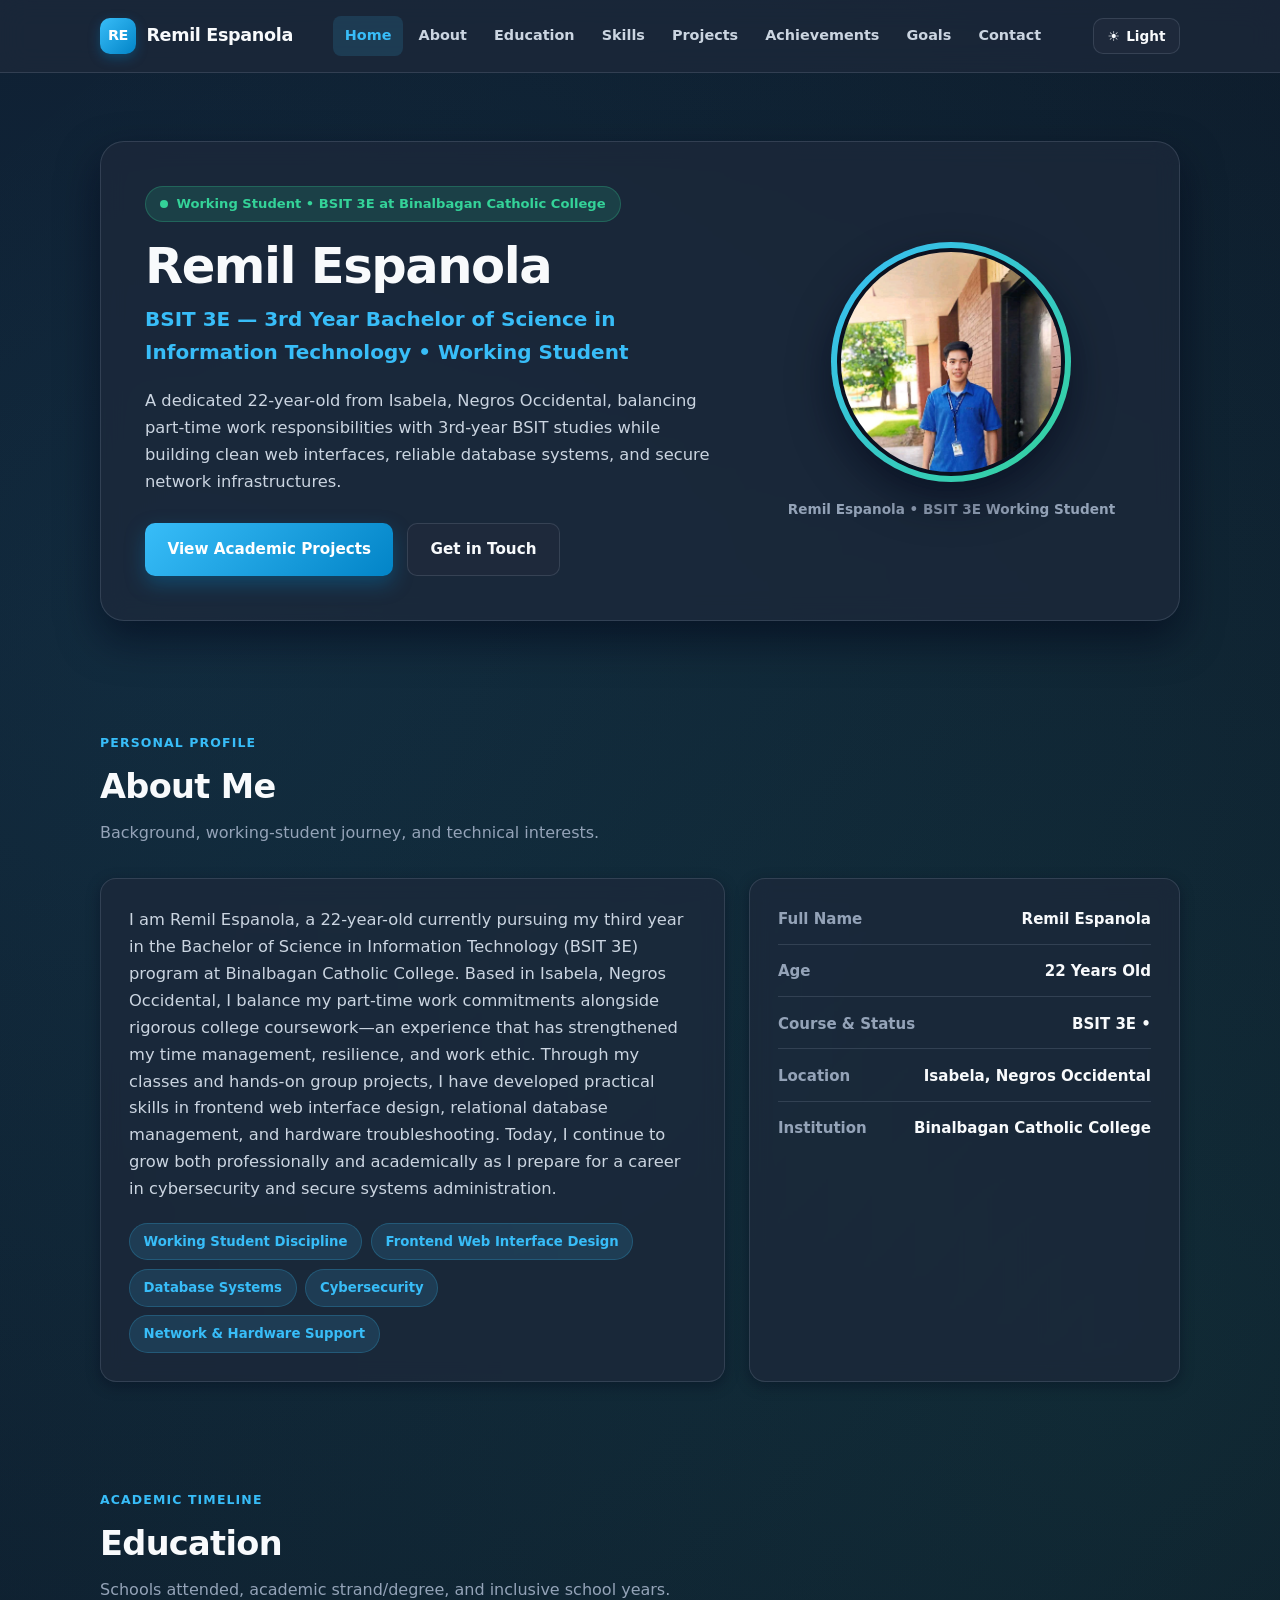
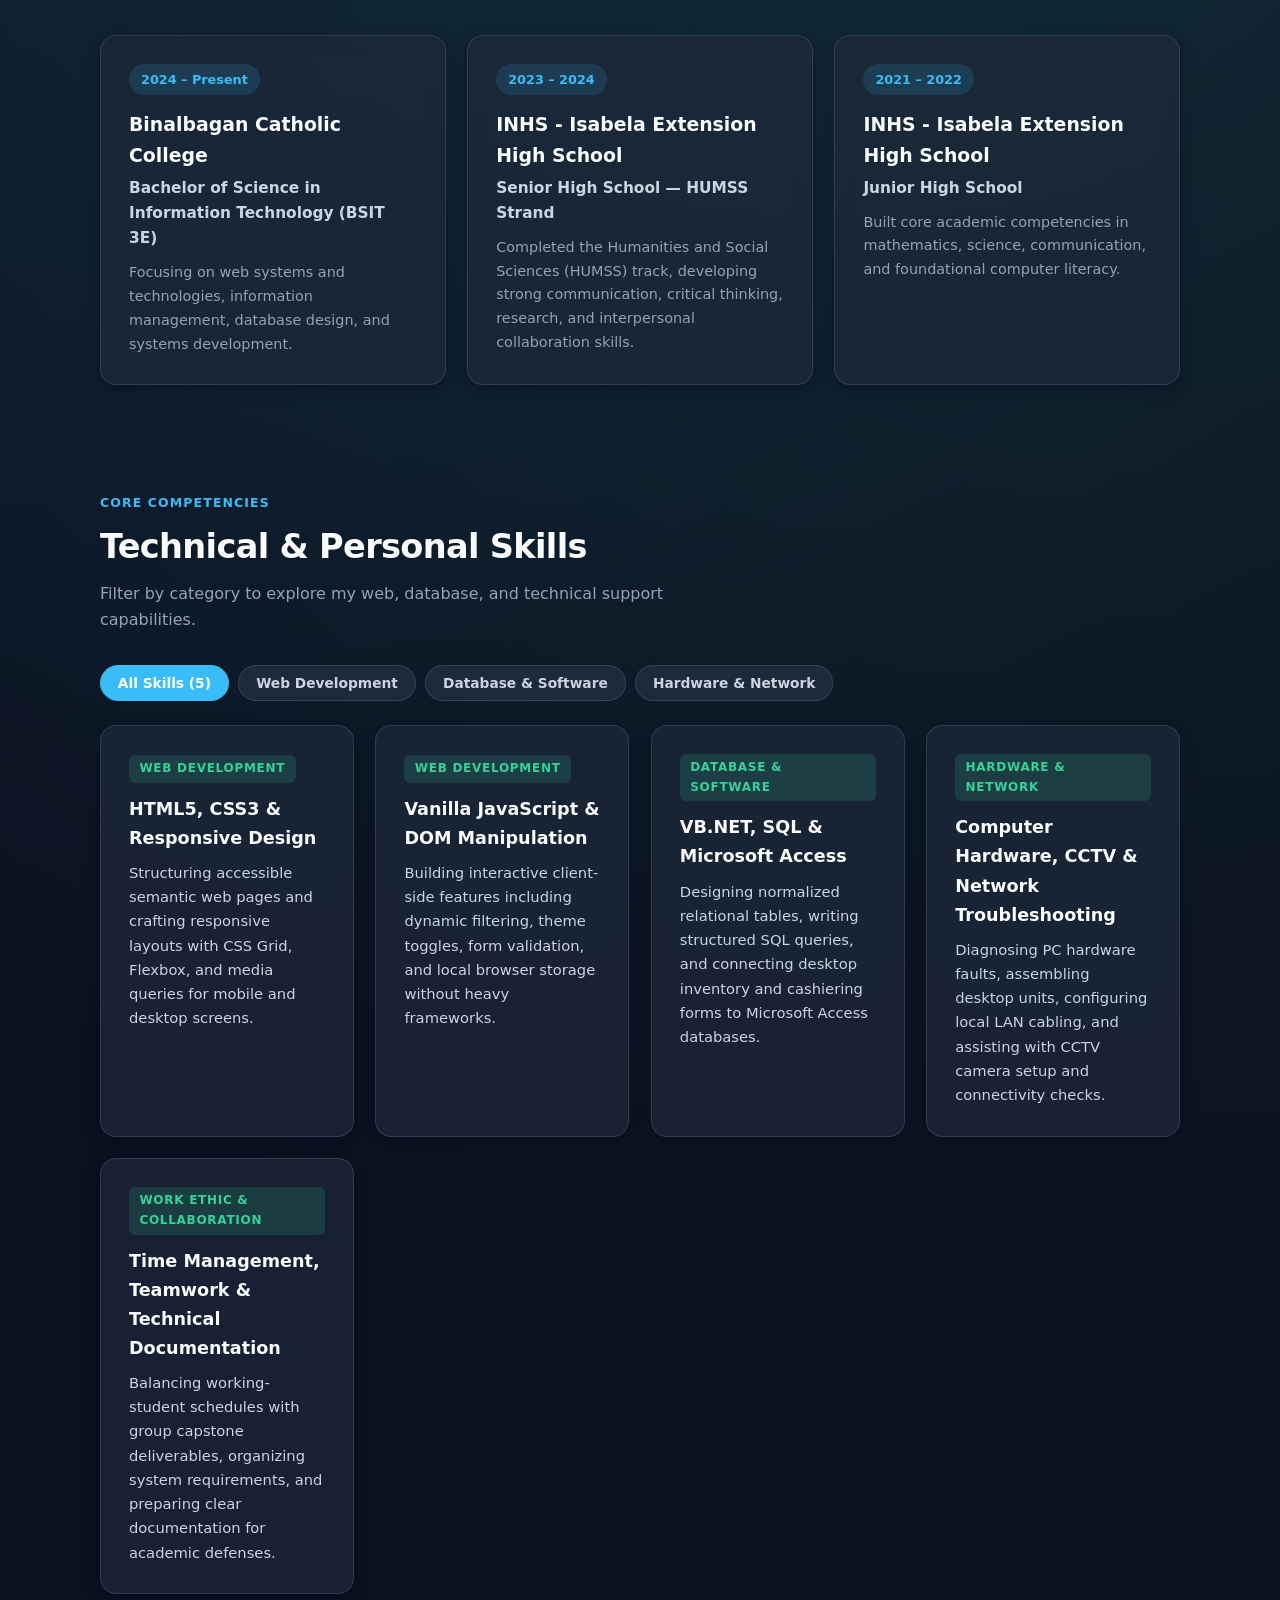
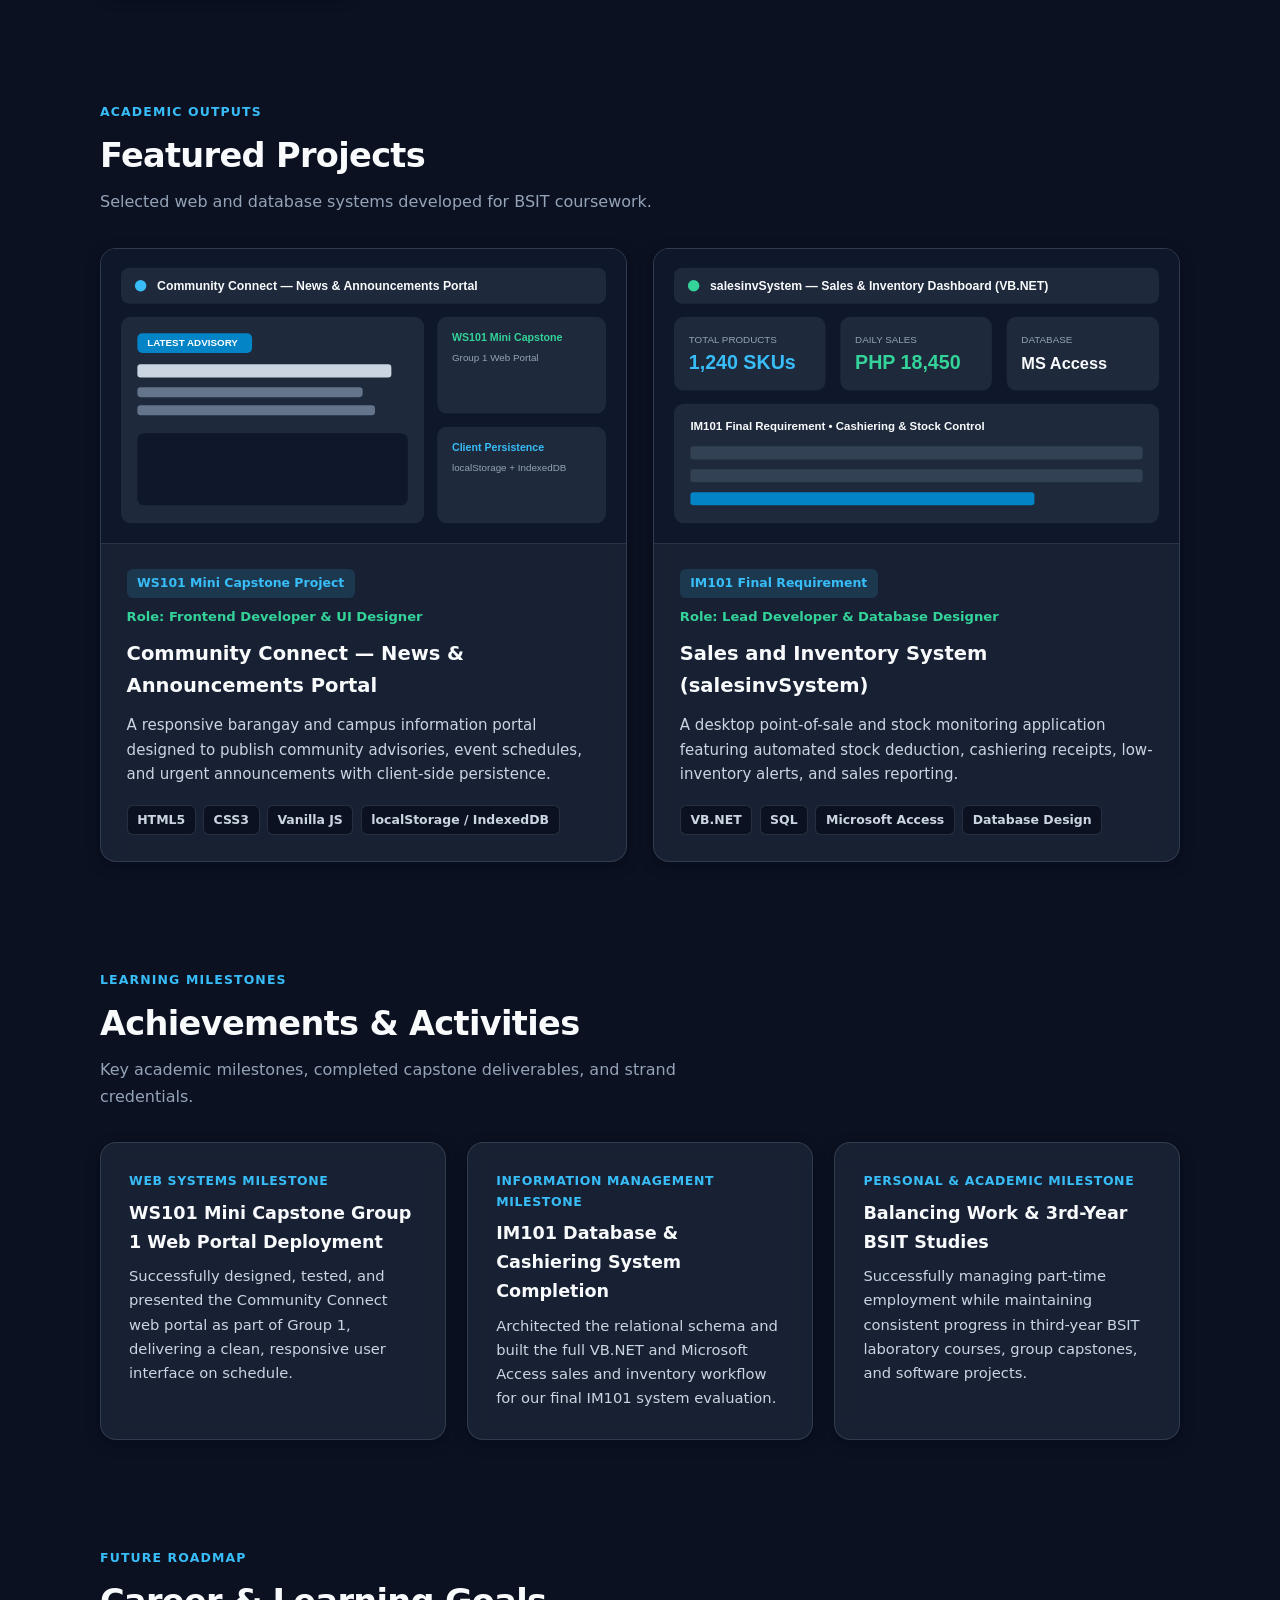
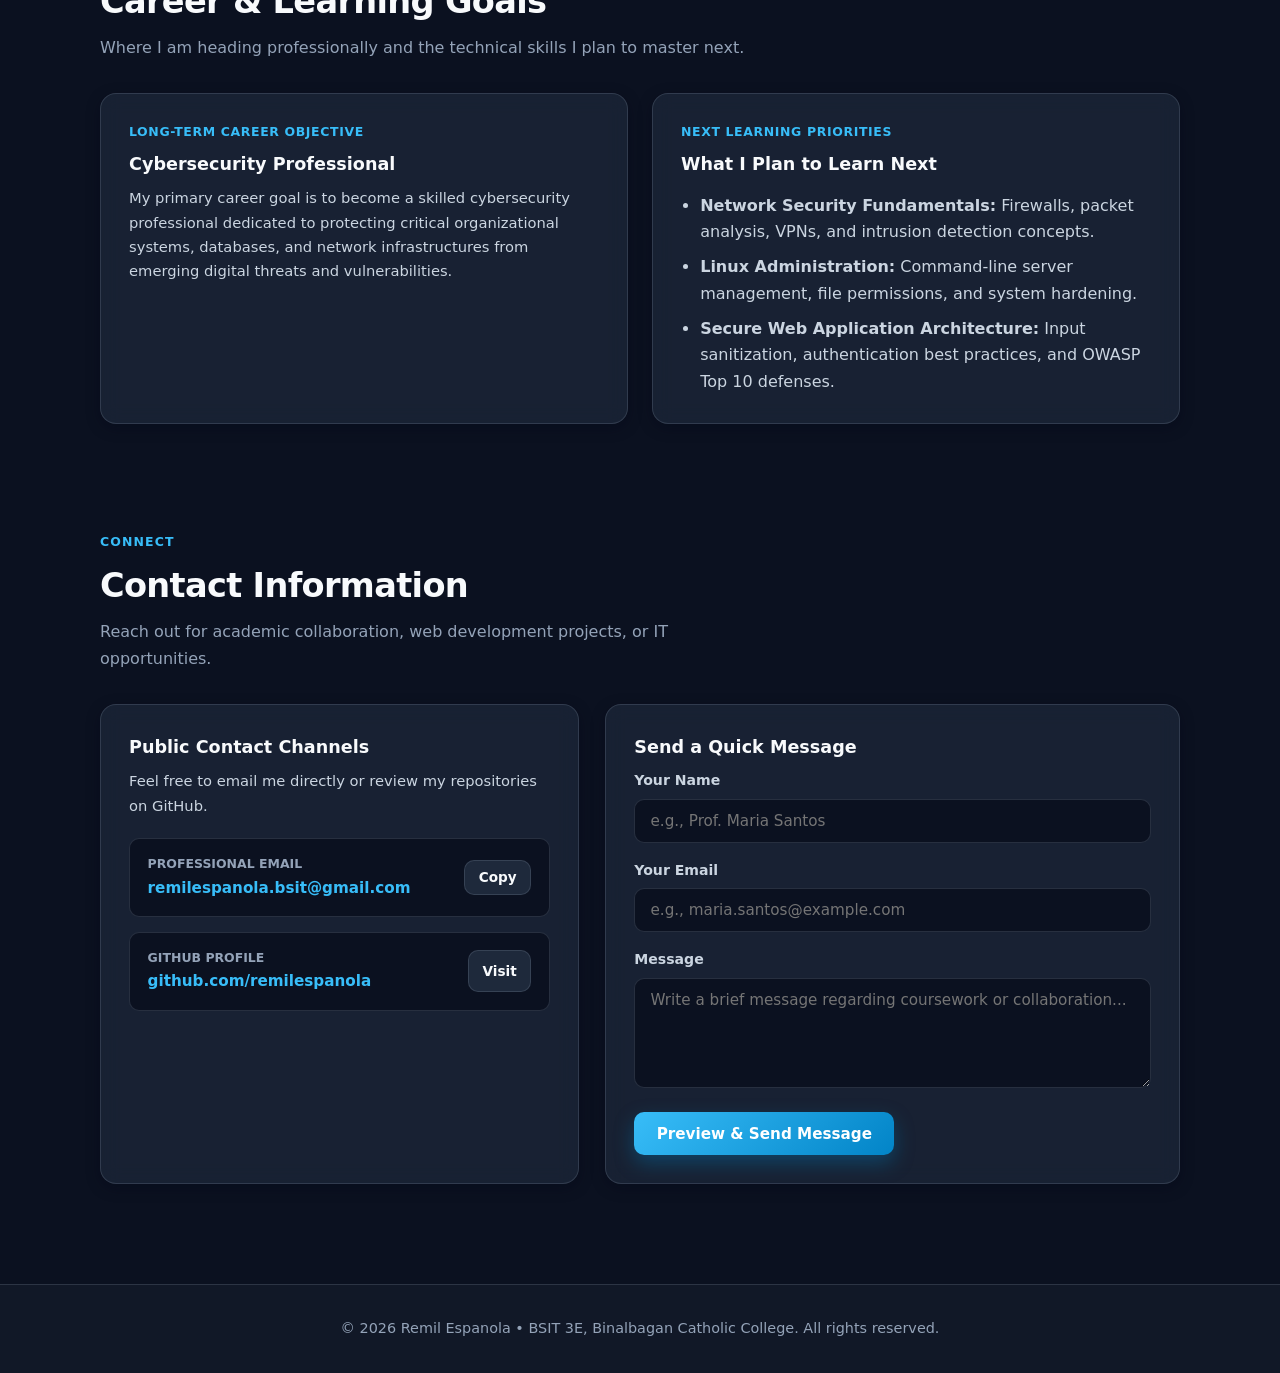
==== commit acb3b6e1: "Add files via upload" ====
--- a/index.html
+++ b/index.html
@@ -1,183 +1,1748 @@
 <!DOCTYPE html>
-<html lang="en">
+<html lang="en" data-theme="dark">
 <head>
-    <meta charset="UTF-8">
-    <meta name="viewport" content="width=device-width, initial-scale=1.0">
-    <title>Remil Espanola | BSIT 3E Portfolio</title>
-    <link rel="stylesheet" href="style.css">
-    <script src="script.js" defer></script>
+  <meta charset="UTF-8" />
+  <meta name="viewport" content="width=device-width, initial-scale=1.0" />
+  <title>Remil Espanola | BSIT 3E Student Portfolio</title>
+  <meta
+    name="description"
+    content="Personal academic portfolio of Remil Espanola, 22, BSIT 3E student at Binalbagan Catholic College."
+  />
+
+  <!--
+    NOTE FOR SUBMISSION:
+    1. When submitting your folder, you can also split the <style> block into style.css
+       and the <script> block into script.js if desired, though keeping semantic HTML,
+       responsive media queries, relative local image paths (images/profile.jpg, images/project-1.png),
+       and all 8 exact section IDs already satisfies the rubric criteria.
+    2. Place your portrait photo inside an "images" folder as "images/profile.jpg".
+       If "images/profile.jpg" is not yet present during preview, the onerror handler
+       automatically renders a crisp SVG portrait fallback.
+  -->
+
+  <style>
+    /* ==========================================================================
+       1. DESIGN TOKENS & THEME VARIABLES (Dark Slate Default + Light Mode)
+       ========================================================================== */
+    :root {
+      --bg-primary: #0b1120;
+      --bg-secondary: #111827;
+      --bg-surface: rgba(30, 41, 59, 0.72);
+      --bg-surface-solid: #1e293b;
+      --bg-card-hover: rgba(51, 65, 85, 0.85);
+      --text-primary: #f8fafc;
+      --text-secondary: #cbd5e1;
+      --text-muted: #94a3b8;
+      --accent: #38bdf8;
+      --accent-strong: #0284c7;
+      --accent-soft: rgba(56, 189, 248, 0.14);
+      --emerald: #34d399;
+      --emerald-soft: rgba(52, 211, 153, 0.15);
+      --border-color: rgba(148, 163, 184, 0.2);
+      --shadow-sm: 0 4px 14px rgba(2, 6, 23, 0.35);
+      --shadow-lg: 0 18px 40px rgba(2, 6, 23, 0.55);
+      --radius-sm: 10px;
+      --radius-md: 16px;
+      --radius-lg: 24px;
+      --nav-height: 72px;
+      --transition: 0.25s cubic-bezier(0.4, 0, 0.2, 1);
+    }
+
+    [data-theme="light"] {
+      --bg-primary: #f1f5f9;
+      --bg-secondary: #e2e8f0;
+      --bg-surface: rgba(255, 255, 255, 0.88);
+      --bg-surface-solid: #ffffff;
+      --bg-card-hover: #ffffff;
+      --text-primary: #0f172a;
+      --text-secondary: #334155;
+      --text-muted: #475569;
+      --accent: #0284c7;
+      --accent-strong: #0369a1;
+      --accent-soft: rgba(2, 132, 199, 0.1);
+      --emerald: #059669;
+      --emerald-soft: rgba(5, 150, 105, 0.12);
+      --border-color: rgba(15, 23, 42, 0.12);
+      --shadow-sm: 0 4px 14px rgba(15, 23, 42, 0.06);
+      --shadow-lg: 0 18px 36px rgba(15, 23, 42, 0.1);
+    }
+
+    /* ==========================================================================
+       2. RESET & BASE TYPOGRAPHY
+       ========================================================================== */
+    *,
+    *::before,
+    *::after {
+      box-sizing: border-box;
+      margin: 0;
+      padding: 0;
+    }
+
+    html {
+      scroll-behavior: smooth;
+      scroll-padding-top: calc(var(--nav-height) + 20px);
+    }
+
+    body {
+      font-family: system-ui, -apple-system, "Segoe UI", Roboto, Helvetica, Arial, sans-serif;
+      background-color: var(--bg-primary);
+      background-image:
+        radial-gradient(circle at 12% 10%, rgba(56, 189, 248, 0.13), transparent 36%),
+        radial-gradient(circle at 88% 22%, rgba(52, 211, 153, 0.09), transparent 34%);
+      color: var(--text-primary);
+      line-height: 1.65;
+      overflow-x: hidden;
+      transition: background-color var(--transition), color var(--transition);
+    }
+
+    img {
+      max-width: 100%;
+      display: block;
+    }
+
+    a {
+      color: var(--accent);
+      text-decoration: none;
+      transition: color var(--transition);
+    }
+
+    a:hover,
+    a:focus-visible {
+      text-decoration: underline;
+    }
+
+    button {
+      font-family: inherit;
+      cursor: pointer;
+    }
+
+    .container {
+      width: 100%;
+      max-width: 1120px;
+      margin: 0 auto;
+      padding: 0 1.25rem;
+    }
+
+    /* ==========================================================================
+       3. STICKY HEADER & NAVIGATION
+       ========================================================================== */
+    .site-header {
+      position: sticky;
+      top: 0;
+      z-index: 1000;
+      min-height: var(--nav-height);
+      background: var(--bg-surface);
+      backdrop-filter: blur(14px);
+      -webkit-backdrop-filter: blur(14px);
+      border-bottom: 1px solid var(--border-color);
+    }
+
+    .nav-wrapper {
+      display: flex;
+      align-items: center;
+      justify-content: space-between;
+      min-height: var(--nav-height);
+      gap: 1rem;
+    }
+
+    .brand {
+      display: inline-flex;
+      align-items: center;
+      gap: 0.65rem;
+      font-weight: 800;
+      font-size: 1.1rem;
+      color: var(--text-primary);
+      text-decoration: none !important;
+      letter-spacing: -0.02em;
+    }
+
+    .brand-badge {
+      display: inline-flex;
+      align-items: center;
+      justify-content: center;
+      width: 36px;
+      height: 36px;
+      border-radius: 10px;
+      background: linear-gradient(135deg, var(--accent), var(--accent-strong));
+      color: #ffffff;
+      font-size: 0.9rem;
+      font-weight: 800;
+      box-shadow: 0 4px 12px rgba(2, 132, 199, 0.35);
+    }
+
+    .primary-nav {
+      display: flex;
+      align-items: center;
+    }
+
+    .nav-list {
+      display: flex;
+      align-items: center;
+      list-style: none;
+      gap: 0.25rem;
+    }
+
+    .nav-link {
+      display: inline-block;
+      padding: 0.5rem 0.72rem;
+      border-radius: 8px;
+      font-size: 0.9rem;
+      font-weight: 600;
+      color: var(--text-secondary);
+      text-decoration: none !important;
+      transition: background-color var(--transition), color var(--transition);
+    }
+
+    .nav-link:hover,
+    .nav-link.active {
+      background-color: var(--accent-soft);
+      color: var(--accent);
+    }
+
+    .nav-controls {
+      display: flex;
+      align-items: center;
+      gap: 0.5rem;
+    }
+
+    .icon-btn {
+      display: inline-flex;
+      align-items: center;
+      justify-content: center;
+      gap: 0.4rem;
+      padding: 0.55rem 0.85rem;
+      border-radius: var(--radius-sm);
+      border: 1px solid var(--border-color);
+      background: var(--bg-surface-solid);
+      color: var(--text-primary);
+      font-size: 0.85rem;
+      font-weight: 600;
+      transition: transform var(--transition), border-color var(--transition), background-color var(--transition);
+    }
+
+    .icon-btn:hover {
+      border-color: var(--accent);
+      transform: translateY(-1px);
+    }
+
+    .menu-toggle {
+      display: none;
+    }
+
+    /* ==========================================================================
+       4. HERO SECTION (#home)
+       ========================================================================== */
+    .hero-section {
+      padding: 4.25rem 0 3.5rem;
+    }
+
+    .hero-card {
+      display: grid;
+      grid-template-columns: 1.35fr 0.85fr;
+      align-items: center;
+      gap: 2.5rem;
+      background: var(--bg-surface);
+      border: 1px solid var(--border-color);
+      border-radius: var(--radius-lg);
+      padding: 2.75rem;
+      box-shadow: var(--shadow-lg);
+      backdrop-filter: blur(12px);
+    }
+
+    .status-pill {
+      display: inline-flex;
+      align-items: center;
+      gap: 0.5rem;
+      padding: 0.4rem 0.9rem;
+      border-radius: 999px;
+      background: var(--emerald-soft);
+      color: var(--emerald);
+      font-size: 0.82rem;
+      font-weight: 700;
+      margin-bottom: 1rem;
+      border: 1px solid rgba(52, 211, 153, 0.25);
+    }
+
+    .status-dot {
+      width: 8px;
+      height: 8px;
+      border-radius: 50%;
+      background: var(--emerald);
+    }
+
+    .hero-title {
+      font-size: clamp(2rem, 4.2vw, 3.1rem);
+      font-weight: 800;
+      line-height: 1.15;
+      letter-spacing: -0.03em;
+      margin-bottom: 0.5rem;
+    }
+
+    .hero-subtitle {
+      font-size: clamp(1.05rem, 2vw, 1.25rem);
+      font-weight: 700;
+      color: var(--accent);
+      margin-bottom: 1.15rem;
+    }
+
+    .hero-intro {
+      font-size: 1.02rem;
+      color: var(--text-secondary);
+      margin-bottom: 1.75rem;
+      max-width: 60ch;
+    }
+
+    .hero-actions {
+      display: flex;
+      flex-wrap: wrap;
+      gap: 0.85rem;
+    }
+
+    .btn-primary {
+      display: inline-flex;
+      align-items: center;
+      justify-content: center;
+      gap: 0.5rem;
+      padding: 0.78rem 1.4rem;
+      border-radius: var(--radius-sm);
+      border: none;
+      background: linear-gradient(135deg, var(--accent), var(--accent-strong));
+      color: #ffffff;
+      font-weight: 700;
+      font-size: 0.95rem;
+      text-decoration: none !important;
+      box-shadow: 0 8px 20px rgba(2, 132, 199, 0.35);
+      transition: transform var(--transition), filter var(--transition);
+    }
+
+    .btn-primary:hover {
+      transform: translateY(-2px);
+      filter: brightness(1.06);
+    }
+
+    .btn-secondary {
+      display: inline-flex;
+      align-items: center;
+      justify-content: center;
+      gap: 0.5rem;
+      padding: 0.78rem 1.4rem;
+      border-radius: var(--radius-sm);
+      border: 1px solid var(--border-color);
+      background: var(--bg-surface-solid);
+      color: var(--text-primary);
+      font-weight: 700;
+      font-size: 0.95rem;
+      text-decoration: none !important;
+      transition: transform var(--transition), border-color var(--transition);
+    }
+
+    .btn-secondary:hover {
+      border-color: var(--accent);
+      transform: translateY(-2px);
+    }
+
+    .profile-frame {
+      display: flex;
+      flex-direction: column;
+      align-items: center;
+      text-align: center;
+    }
+
+    .profile-ring {
+      position: relative;
+      width: 240px;
+      height: 240px;
+      border-radius: 50%;
+      padding: 6px;
+      background: linear-gradient(135deg, var(--accent), var(--emerald));
+      box-shadow: var(--shadow-lg);
+      margin-bottom: 1rem;
+    }
+
+    .profile-img {
+      width: 100%;
+      height: 100%;
+      object-fit: cover;
+      object-position: center top;
+      border-radius: 50%;
+      background-color: #1e293b;
+      border: 4px solid var(--bg-primary);
+    }
+
+    .profile-caption {
+      font-size: 0.85rem;
+      color: var(--text-muted);
+      font-weight: 600;
+    }
+
+    /* ==========================================================================
+       5. SHARED SECTION & CARD LAYOUTS
+       ========================================================================== */
+    .portfolio-section {
+      padding: 3.25rem 0;
+    }
+
+    .section-header {
+      margin-bottom: 2rem;
+    }
+
+    .section-tag {
+      display: inline-block;
+      font-size: 0.78rem;
+      font-weight: 800;
+      text-transform: uppercase;
+      letter-spacing: 0.09em;
+      color: var(--accent);
+      margin-bottom: 0.35rem;
+    }
+
+    .section-title {
+      font-size: clamp(1.55rem, 3vw, 2.1rem);
+      font-weight: 800;
+      letter-spacing: -0.02em;
+      color: var(--text-primary);
+    }
+
+    .section-desc {
+      color: var(--text-muted);
+      margin-top: 0.35rem;
+      max-width: 65ch;
+    }
+
+    .surface-card {
+      background: var(--bg-surface);
+      border: 1px solid var(--border-color);
+      border-radius: var(--radius-md);
+      padding: 1.75rem;
+      box-shadow: var(--shadow-sm);
+      backdrop-filter: blur(10px);
+      transition: transform var(--transition), border-color var(--transition), background-color var(--transition);
+    }
+
+    .surface-card:hover {
+      border-color: rgba(56, 189, 248, 0.45);
+      transform: translateY(-3px);
+    }
+
+    /* ==========================================================================
+       6. ABOUT SECTION (#about)
+       ========================================================================== */
+    .about-grid {
+      display: grid;
+      grid-template-columns: 1.45fr 1fr;
+      gap: 1.5rem;
+    }
+
+    .bio-text {
+      color: var(--text-secondary);
+      font-size: 1.02rem;
+      margin-bottom: 1.25rem;
+    }
+
+    .interest-chips {
+      display: flex;
+      flex-wrap: wrap;
+      gap: 0.55rem;
+    }
+
+    .chip {
+      padding: 0.42rem 0.85rem;
+      border-radius: 999px;
+      background: var(--accent-soft);
+      color: var(--accent);
+      font-size: 0.83rem;
+      font-weight: 700;
+      border: 1px solid rgba(56, 189, 248, 0.22);
+    }
+
+    .facts-list {
+      list-style: none;
+      display: flex;
+      flex-direction: column;
+      gap: 0.9rem;
+    }
+
+    .facts-list li {
+      display: flex;
+      justify-content: space-between;
+      align-items: baseline;
+      gap: 1rem;
+      padding-bottom: 0.75rem;
+      border-bottom: 1px solid var(--border-color);
+      font-size: 0.94rem;
+    }
+
+    .facts-list li:last-child {
+      border-bottom: none;
+      padding-bottom: 0;
+    }
+
+    .fact-label {
+      color: var(--text-muted);
+      font-weight: 600;
+    }
+
+    .fact-value {
+      color: var(--text-primary);
+      font-weight: 700;
+      text-align: right;
+    }
+
+    /* ==========================================================================
+       7. EDUCATION SECTION (#education)
+       ========================================================================== */
+    .education-grid {
+      display: grid;
+      grid-template-columns: repeat(auto-fit, minmax(290px, 1fr));
+      gap: 1.35rem;
+    }
+
+    .edu-year {
+      display: inline-block;
+      padding: 0.3rem 0.75rem;
+      border-radius: 999px;
+      background: var(--accent-soft);
+      color: var(--accent);
+      font-size: 0.8rem;
+      font-weight: 800;
+      margin-bottom: 0.85rem;
+    }
+
+    .edu-school {
+      font-size: 1.18rem;
+      font-weight: 800;
+      margin-bottom: 0.3rem;
+    }
+
+    .edu-program {
+      font-size: 0.96rem;
+      font-weight: 600;
+      color: var(--text-secondary);
+      margin-bottom: 0.6rem;
+    }
+
+    .edu-note {
+      font-size: 0.9rem;
+      color: var(--text-muted);
+    }
+
+    /* ==========================================================================
+       8. SKILLS SECTION (#skills) + INTERACTIVE FILTER
+       ========================================================================== */
+    .filter-bar {
+      display: flex;
+      flex-wrap: wrap;
+      gap: 0.6rem;
+      margin-bottom: 1.5rem;
+    }
+
+    .filter-btn {
+      padding: 0.55rem 1.05rem;
+      border-radius: 999px;
+      border: 1px solid var(--border-color);
+      background: var(--bg-surface-solid);
+      color: var(--text-secondary);
+      font-size: 0.86rem;
+      font-weight: 700;
+      transition: all var(--transition);
+    }
+
+    .filter-btn:hover {
+      border-color: var(--accent);
+      color: var(--accent);
+    }
+
+    .filter-btn.active {
+      background: var(--accent);
+      border-color: var(--accent);
+      color: #ffffff;
+    }
+
+    .skills-grid {
+      display: grid;
+      grid-template-columns: repeat(auto-fit, minmax(250px, 1fr));
+      gap: 1.35rem;
+    }
+
+    .skill-card.hidden {
+      display: none;
+    }
+
+    .skill-badge {
+      display: inline-block;
+      font-size: 0.75rem;
+      font-weight: 800;
+      text-transform: uppercase;
+      letter-spacing: 0.06em;
+      color: var(--emerald);
+      background: var(--emerald-soft);
+      padding: 0.25rem 0.65rem;
+      border-radius: 6px;
+      margin-bottom: 0.75rem;
+    }
+
+    .skill-title {
+      font-size: 1.1rem;
+      font-weight: 800;
+      margin-bottom: 0.5rem;
+    }
+
+    .skill-desc {
+      font-size: 0.92rem;
+      color: var(--text-secondary);
+    }
+
+    /* ==========================================================================
+       9. PROJECTS SECTION (#projects)
+       ========================================================================== */
+    .projects-grid {
+      display: grid;
+      grid-template-columns: repeat(auto-fit, minmax(320px, 1fr));
+      gap: 1.65rem;
+    }
+
+    .project-card {
+      display: flex;
+      flex-direction: column;
+      overflow: hidden;
+      padding: 0;
+    }
+
+    .project-thumb-wrap {
+      width: 100%;
+      aspect-ratio: 16 / 9;
+      background: #0f172a;
+      border-bottom: 1px solid var(--border-color);
+      overflow: hidden;
+    }
+
+    .project-thumb {
+      width: 100%;
+      height: 100%;
+      object-fit: cover;
+    }
+
+    .project-body {
+      padding: 1.6rem;
+      display: flex;
+      flex-direction: column;
+      flex: 1;
+    }
+
+    .project-meta {
+      display: flex;
+      flex-wrap: wrap;
+      justify-content: space-between;
+      align-items: center;
+      gap: 0.5rem;
+      margin-bottom: 0.65rem;
+    }
+
+    .project-course {
+      font-size: 0.78rem;
+      font-weight: 800;
+      color: var(--accent);
+      background: var(--accent-soft);
+      padding: 0.25rem 0.65rem;
+      border-radius: 6px;
+    }
+
+    .project-role {
+      font-size: 0.82rem;
+      font-weight: 700;
+      color: var(--emerald);
+    }
+
+    .project-title {
+      font-size: 1.22rem;
+      font-weight: 800;
+      margin-bottom: 0.65rem;
+    }
+
+    .project-desc {
+      font-size: 0.94rem;
+      color: var(--text-secondary);
+      margin-bottom: 1.1rem;
+      flex: 1;
+    }
+
+    .tech-stack {
+      display: flex;
+      flex-wrap: wrap;
+      gap: 0.45rem;
+    }
+
+    .tech-tag {
+      font-size: 0.78rem;
+      font-weight: 700;
+      padding: 0.25rem 0.6rem;
+      border-radius: 6px;
+      background: var(--bg-primary);
+      color: var(--text-secondary);
+      border: 1px solid var(--border-color);
+    }
+
+    /* ==========================================================================
+       10. ACHIEVEMENTS (#achievements) & GOALS (#goals)
+       ========================================================================== */
+    .achievements-grid {
+      display: grid;
+      grid-template-columns: repeat(auto-fit, minmax(290px, 1fr));
+      gap: 1.35rem;
+    }
+
+    .milestone-type {
+      font-size: 0.78rem;
+      font-weight: 800;
+      color: var(--accent);
+      text-transform: uppercase;
+      letter-spacing: 0.05em;
+      margin-bottom: 0.45rem;
+      display: block;
+    }
+
+    .milestone-title {
+      font-size: 1.1rem;
+      font-weight: 800;
+      margin-bottom: 0.45rem;
+    }
+
+    .milestone-desc {
+      font-size: 0.92rem;
+      color: var(--text-secondary);
+    }
+
+    .goals-grid {
+      display: grid;
+      grid-template-columns: repeat(auto-fit, minmax(300px, 1fr));
+      gap: 1.5rem;
+    }
+
+    .goal-list {
+      margin-top: 0.85rem;
+      padding-left: 1.2rem;
+      color: var(--text-secondary);
+      display: flex;
+      flex-direction: column;
+      gap: 0.55rem;
+    }
+
+    /* ==========================================================================
+       11. CONTACT SECTION (#contact) & INTERACTIVE FORM
+       ========================================================================== */
+    .contact-grid {
+      display: grid;
+      grid-template-columns: 1fr 1.2fr;
+      gap: 1.65rem;
+    }
+
+    .contact-links {
+      display: flex;
+      flex-direction: column;
+      gap: 0.9rem;
+      margin-top: 1.25rem;
+    }
+
+    .contact-item {
+      display: flex;
+      align-items: center;
+      justify-content: space-between;
+      gap: 0.75rem;
+      padding: 0.95rem 1.1rem;
+      border-radius: var(--radius-sm);
+      background: var(--bg-primary);
+      border: 1px solid var(--border-color);
+    }
+
+    .contact-label {
+      display: block;
+      font-size: 0.78rem;
+      color: var(--text-muted);
+      font-weight: 700;
+      text-transform: uppercase;
+    }
+
+    .contact-value {
+      font-weight: 700;
+      font-size: 0.95rem;
+      word-break: break-all;
+    }
+
+    .form-group {
+      margin-bottom: 1rem;
+    }
+
+    .form-label {
+      display: block;
+      font-size: 0.88rem;
+      font-weight: 700;
+      margin-bottom: 0.4rem;
+      color: var(--text-secondary);
+    }
+
+    .form-input,
+    .form-textarea {
+      width: 100%;
+      padding: 0.75rem 0.95rem;
+      border-radius: var(--radius-sm);
+      border: 1px solid var(--border-color);
+      background: var(--bg-primary);
+      color: var(--text-primary);
+      font-family: inherit;
+      font-size: 0.95rem;
+      transition: border-color var(--transition);
+    }
+
+    .form-input:focus,
+    .form-textarea:focus {
+      outline: none;
+      border-color: var(--accent);
+    }
+
+    .form-textarea {
+      min-height: 110px;
+      resize: vertical;
+    }
+
+    /* ==========================================================================
+       12. FOOTER & TOAST NOTIFICATION
+       ========================================================================== */
+    .site-footer {
+      margin-top: 3rem;
+      padding: 2rem 0;
+      border-top: 1px solid var(--border-color);
+      background: var(--bg-secondary);
+      text-align: center;
+      color: var(--text-muted);
+      font-size: 0.9rem;
+    }
+
+    .toast-banner {
+      position: fixed;
+      bottom: 1.5rem;
+      right: 1.5rem;
+      max-width: 380px;
+      background: var(--bg-surface-solid);
+      color: var(--text-primary);
+      border: 1px solid var(--accent);
+      border-left: 5px solid var(--emerald);
+      border-radius: var(--radius-sm);
+      padding: 1rem 1.2rem;
+      box-shadow: var(--shadow-lg);
+      z-index: 2000;
+      opacity: 0;
+      transform: translateY(16px);
+      pointer-events: none;
+      transition: opacity 0.25s ease, transform 0.25s ease;
+    }
+
+    .toast-banner.show {
+      opacity: 1;
+      transform: translateY(0);
+      pointer-events: auto;
+    }
+
+    .toast-title {
+      font-weight: 800;
+      font-size: 0.94rem;
+      margin-bottom: 0.2rem;
+      color: var(--emerald);
+    }
+
+    .toast-body {
+      font-size: 0.86rem;
+      color: var(--text-secondary);
+    }
+
+    /* ==========================================================================
+       13. RESPONSIVE MEDIA QUERIES (Tablet & Mobile Breakpoints)
+       ========================================================================== */
+    @media (max-width: 960px) {
+      .hero-card {
+        grid-template-columns: 1fr;
+        text-align: center;
+        padding: 2.1rem 1.5rem;
+      }
+
+      .hero-intro {
+        margin-left: auto;
+        margin-right: auto;
+      }
+
+      .hero-actions {
+        justify-content: center;
+      }
+
+      .profile-frame {
+        order: -1;
+      }
+
+      .about-grid,
+      .contact-grid {
+        grid-template-columns: 1fr;
+      }
+    }
+
+    @media (max-width: 820px) {
+      .menu-toggle {
+        display: inline-flex;
+      }
+
+      .primary-nav {
+        position: absolute;
+        top: var(--nav-height);
+        left: 0;
+        right: 0;
+        background: var(--bg-surface-solid);
+        border-bottom: 1px solid var(--border-color);
+        padding: 1rem 1.25rem;
+        display: none;
+        box-shadow: var(--shadow-lg);
+      }
+
+      .primary-nav.open {
+        display: block;
+      }
+
+      .nav-list {
+        flex-direction: column;
+        align-items: stretch;
+        gap: 0.35rem;
+      }
+
+      .nav-link {
+        display: block;
+        padding: 0.7rem 0.9rem;
+      }
+    }
+
+    @media (max-width: 480px) {
+      .profile-ring {
+        width: 195px;
+        height: 195px;
+      }
+
+      .surface-card {
+        padding: 1.35rem;
+      }
+
+      .toast-banner {
+        left: 1rem;
+        right: 1rem;
+        bottom: 1rem;
+      }
+    }
+  </style>
 </head>
 <body>
-
-    <!-- Navigation -->
-    <nav class="navbar">
-        <div class="logo">RE<span>mil</span></div>
-        <ul class="nav-links">
-            <li><a href="#home" class="active">Home</a></li>
-            <li><a href="#about">About</a></li>
-            <li><a href="#education">Education</a></li>
-            <li><a href="#skills">Skills</a></li>
-            <li><a href="#projects">Projects</a></li>
-            <li><a href="#achievements">Achievements</a></li>
-            <li><a href="#goals">Goals</a></li>
-            <li><a href="#contact">Contact</a></li>
+  <!-- ========================================================================
+       HEADER & STICKY NAVIGATION
+       ======================================================================== -->
+  <header class="site-header">
+    <div class="container nav-wrapper">
+      <a href="#home" class="brand" aria-label="Remil Espanola Home">
+        <span class="brand-badge">RE</span>
+        <span>Remil Espanola</span>
+      </a>
+
+      <nav id="primary-nav" class="primary-nav" aria-label="Primary Portfolio Navigation">
+        <ul class="nav-list">
+          <li><a href="#home" class="nav-link active">Home</a></li>
+          <li><a href="#about" class="nav-link">About</a></li>
+          <li><a href="#education" class="nav-link">Education</a></li>
+          <li><a href="#skills" class="nav-link">Skills</a></li>
+          <li><a href="#projects" class="nav-link">Projects</a></li>
+          <li><a href="#achievements" class="nav-link">Achievements</a></li>
+          <li><a href="#goals" class="nav-link">Goals</a></li>
+          <li><a href="#contact" class="nav-link">Contact</a></li>
         </ul>
-        <div class="menu-toggle" id="mobile-menu">
-            <span class="bar"></span>
-            <span class="bar"></span>
-            <span class="bar"></span>
+      </nav>
+
+      <div class="nav-controls">
+        <button
+          type="button"
+          id="theme-toggle"
+          class="icon-btn"
+          aria-label="Switch color theme"
+          title="Toggle Dark or Light Mode"
+        >
+          <span id="theme-icon" aria-hidden="true">☀️</span>
+          <span id="theme-label">Light</span>
+        </button>
+
+        <button
+          type="button"
+          id="menu-toggle"
+          class="icon-btn menu-toggle"
+          aria-expanded="false"
+          aria-controls="primary-nav"
+          aria-label="Toggle navigation menu"
+        >
+          ☰ Menu
+        </button>
+      </div>
+    </div>
+  </header>
+
+  <!-- ========================================================================
+       MAIN CONTENT AREA (All 8 Required Section IDs)
+       ======================================================================== -->
+  <main>
+    <!-- 1. HOME SECTION (#home) -->
+    <section id="home" class="hero-section" aria-labelledby="home-heading">
+      <div class="container">
+        <div class="hero-card">
+          <div>
+            <div class="status-pill">
+              <span class="status-dot" aria-hidden="true"></span>
+              <span>Working Student • BSIT 3E at Binalbagan Catholic College</span>
+            </div>
+
+            <h1 id="home-heading" class="hero-title">Remil Espanola</h1>
+            <p class="hero-subtitle">
+              BSIT 3E — 3rd Year Bachelor of Science in Information Technology • Working Student
+            </p>
+            <p class="hero-intro">
+              A dedicated 22-year-old from Isabela, Negros Occidental, balancing
+              part-time work responsibilities with 3rd-year BSIT studies while building clean web
+              interfaces, reliable database systems, and secure network infrastructures.
+            </p>
+
+            <div class="hero-actions">
+              <a href="#projects" class="btn-primary">View Academic Projects</a>
+              <a href="#contact" class="btn-secondary">Get in Touch</a>
+            </div>
+          </div>
+
+          <figure class="profile-frame">
+            <div class="profile-ring">
+              <!-- Relative local path required by rubric + SVG portrait fallback for live preview -->
+              <img
+                id="profile-photo"
+                class="profile-img"
+                src="images/profile.jpg"
+                alt="Portrait of Remil Espanola"
+              />
+            </div>
+            <figcaption class="profile-caption">
+              Remil Espanola • BSIT 3E Working Student
+            </figcaption>
+          </figure>
         </div>
-    </nav>
-
-    <!-- Home Section -->
-    <section id="home" class="section home">
-        <div class="container">
-            <div class="home-content">
-                <div class="profile-image-wrapper">
-                    <img src="c:\Users\bcc user\Desktop\WS101-Rem\remil-espanola-portfolio1\images\profile.jpg">
+      </div>
+    </section>
+
+    <!-- 2. ABOUT SECTION (#about) -->
+    <section id="about" class="portfolio-section" aria-labelledby="about-heading">
+      <div class="container">
+        <header class="section-header">
+          <span class="section-tag">Personal Profile</span>
+          <h2 id="about-heading" class="section-title">About Me</h2>
+          <p class="section-desc">
+            Background, working-student journey, and technical interests.
+          </p>
+        </header>
+
+        <div class="about-grid">
+          <article class="surface-card">
+            <p class="bio-text">
+              I am Remil Espanola, a 22-year-old currently pursuing my third year in
+              the Bachelor of Science in Information Technology (BSIT 3E) program at Binalbagan
+              Catholic College. Based in Isabela, Negros Occidental, I balance my part-time work
+              commitments alongside rigorous college coursework—an experience that has strengthened
+              my time management, resilience, and work ethic. Through my classes and hands-on group
+              projects, I have developed practical skills in frontend web interface design,
+              relational database management, and hardware troubleshooting. Today, I continue to
+              grow both professionally and academically as I prepare for a career in cybersecurity
+              and secure systems administration.
+            </p>
+
+            <div class="interest-chips" aria-label="Core Technical Interests">
+              <span class="chip">Working Student Discipline</span>
+              <span class="chip">Frontend Web Interface Design</span>
+              <span class="chip">Database Systems</span>
+              <span class="chip">Cybersecurity</span>
+              <span class="chip">Network &amp; Hardware Support</span>
+            </div>
+          </article>
+
+          <aside class="surface-card" aria-label="Quick Profile Summary">
+            <ul class="facts-list">
+              <li>
+                <span class="fact-label">Full Name</span>
+                <span class="fact-value">Remil Espanola</span>
+              </li>
+              <li>
+                <span class="fact-label">Age</span>
+                <span class="fact-value">22 Years Old</span>
+              </li>
+              <li>
+                <span class="fact-label">Course &amp; Status</span>
+                <span class="fact-value">BSIT 3E • </span>
+              </li>
+              <li>
+                <span class="fact-label">Location</span>
+                <span class="fact-value">Isabela, Negros Occidental</span>
+              </li>
+              <li>
+                <span class="fact-label">Institution</span>
+                <span class="fact-value">Binalbagan Catholic College</span>
+              </li>
+            </ul>
+          </aside>
+        </div>
+      </div>
+    </section>
+
+    <!-- 3. EDUCATION SECTION (#education) -->
+    <section id="education" class="portfolio-section" aria-labelledby="education-heading">
+      <div class="container">
+        <header class="section-header">
+          <span class="section-tag">Academic Timeline</span>
+          <h2 id="education-heading" class="section-title">Education</h2>
+          <p class="section-desc">
+            Schools attended, academic strand/degree, and inclusive school years.
+          </p>
+        </header>
+
+        <div class="education-grid">
+          <article class="surface-card">
+            <span class="edu-year">2024 – Present</span>
+            <h3 class="edu-school">Binalbagan Catholic College</h3>
+            <p class="edu-program">Bachelor of Science in Information Technology (BSIT 3E)</p>
+            <p class="edu-note">
+              Focusing on web systems and technologies, information management, database design,
+              and systems development.
+            </p>
+          </article>
+
+          <article class="surface-card">
+            <span class="edu-year">2023 – 2024</span>
+            <h3 class="edu-school">INHS - Isabela Extension High School</h3>
+            <p class="edu-program">Senior High School — HUMSS Strand</p>
+            <p class="edu-note">
+              Completed the Humanities and Social Sciences (HUMSS) track, developing strong
+              communication, critical thinking, research, and interpersonal collaboration skills.
+            </p>
+          </article>
+
+          <article class="surface-card">
+            <span class="edu-year">2021 – 2022</span>
+            <h3 class="edu-school">INHS - Isabela Extension High School</h3>
+            <p class="edu-program">Junior High School</p>
+            <p class="edu-note">
+              Built core academic competencies in mathematics, science, communication, and
+              foundational computer literacy.
+            </p>
+          </article>
+        </div>
+      </div>
+    </section>
+
+    <!-- 4. SKILLS SECTION (#skills) -->
+    <section id="skills" class="portfolio-section" aria-labelledby="skills-heading">
+      <div class="container">
+        <header class="section-header">
+          <span class="section-tag">Core Competencies</span>
+          <h2 id="skills-heading" class="section-title">Technical &amp; Personal Skills</h2>
+          <p class="section-desc">
+            Filter by category to explore my web, database, and technical support capabilities.
+          </p>
+        </header>
+
+        <div class="filter-bar" role="group" aria-label="Filter skills by category">
+          <button type="button" class="filter-btn active" data-filter="all">All Skills (5)</button>
+          <button type="button" class="filter-btn" data-filter="web">Web Development</button>
+          <button type="button" class="filter-btn" data-filter="database">Database &amp; Software</button>
+          <button type="button" class="filter-btn" data-filter="hardware">Hardware &amp; Network</button>
+        </div>
+
+        <div class="skills-grid" id="skills-grid">
+          <article class="surface-card skill-card" data-category="web">
+            <span class="skill-badge">Web Development</span>
+            <h3 class="skill-title">HTML5, CSS3 &amp; Responsive Design</h3>
+            <p class="skill-desc">
+              Structuring accessible semantic web pages and crafting responsive layouts with CSS
+              Grid, Flexbox, and media queries for mobile and desktop screens.
+            </p>
+          </article>
+
+          <article class="surface-card skill-card" data-category="web">
+            <span class="skill-badge">Web Development</span>
+            <h3 class="skill-title">Vanilla JavaScript &amp; DOM Manipulation</h3>
+            <p class="skill-desc">
+              Building interactive client-side features including dynamic filtering, theme toggles,
+              form validation, and local browser storage without heavy frameworks.
+            </p>
+          </article>
+
+          <article class="surface-card skill-card" data-category="database">
+            <span class="skill-badge">Database &amp; Software</span>
+            <h3 class="skill-title">VB.NET, SQL &amp; Microsoft Access</h3>
+            <p class="skill-desc">
+              Designing normalized relational tables, writing structured SQL queries, and connecting
+              desktop inventory and cashiering forms to Microsoft Access databases.
+            </p>
+          </article>
+
+          <article class="surface-card skill-card" data-category="hardware">
+            <span class="skill-badge">Hardware &amp; Network</span>
+            <h3 class="skill-title">Computer Hardware, CCTV &amp; Network Troubleshooting</h3>
+            <p class="skill-desc">
+              Diagnosing PC hardware faults, assembling desktop units, configuring local LAN
+              cabling, and assisting with CCTV camera setup and connectivity checks.
+            </p>
+          </article>
+
+          <article class="surface-card skill-card" data-category="web database hardware">
+            <span class="skill-badge">Work Ethic &amp; Collaboration</span>
+            <h3 class="skill-title">Time Management, Teamwork &amp; Technical Documentation</h3>
+            <p class="skill-desc">
+              Balancing working-student schedules with group capstone deliverables, organizing
+              system requirements, and preparing clear documentation for academic defenses.
+            </p>
+          </article>
+        </div>
+      </div>
+    </section>
+
+    <!-- 5. PROJECTS SECTION (#projects) -->
+    <section id="projects" class="portfolio-section" aria-labelledby="projects-heading">
+      <div class="container">
+        <header class="section-header">
+          <span class="section-tag">Academic Outputs</span>
+          <h2 id="projects-heading" class="section-title">Featured Projects</h2>
+          <p class="section-desc">
+            Selected web and database systems developed for BSIT coursework.
+          </p>
+        </header>
+
+        <div class="projects-grid">
+          <!-- Project 1 -->
+          <article class="surface-card project-card">
+            <div class="project-thumb-wrap">
+              <img
+                id="project-1-img"
+                class="project-thumb"
+                src="images/project-1.png"
+                alt="Screenshot preview of Community Connect News and Announcements Portal"
+              />
+            </div>
+            <div class="project-body">
+              <div class="project-meta">
+                <span class="project-course">WS101 Mini Capstone Project</span>
+                <span class="project-role">Role: Frontend Developer &amp; UI Designer</span>
+              </div>
+              <h3 class="project-title">Community Connect — News &amp; Announcements Portal</h3>
+              <p class="project-desc">
+                A responsive barangay and campus information portal designed to publish community
+                advisories, event schedules, and urgent announcements with client-side persistence.
+              </p>
+              <div class="tech-stack">
+                <span class="tech-tag">HTML5</span>
+                <span class="tech-tag">CSS3</span>
+                <span class="tech-tag">Vanilla JS</span>
+                <span class="tech-tag">localStorage / IndexedDB</span>
+              </div>
+            </div>
+          </article>
+
+          <!-- Project 2 -->
+          <article class="surface-card project-card">
+            <div class="project-thumb-wrap">
+              <img
+                id="project-2-img"
+                class="project-thumb"
+                src="images/project-2.png"
+                alt="Interface preview of Sales and Inventory System salesinvSystem"
+              />
+            </div>
+            <div class="project-body">
+              <div class="project-meta">
+                <span class="project-course">IM101 Final Requirement</span>
+                <span class="project-role">Role: Lead Developer &amp; Database Designer</span>
+              </div>
+              <h3 class="project-title">Sales and Inventory System (salesinvSystem)</h3>
+              <p class="project-desc">
+                A desktop point-of-sale and stock monitoring application featuring automated stock
+                deduction, cashiering receipts, low-inventory alerts, and sales reporting.
+              </p>
+              <div class="tech-stack">
+                <span class="tech-tag">VB.NET</span>
+                <span class="tech-tag">SQL</span>
+                <span class="tech-tag">Microsoft Access</span>
+                <span class="tech-tag">Database Design</span>
+              </div>
+            </div>
+          </article>
+        </div>
+      </div>
+    </section>
+
+    <!-- 6. ACHIEVEMENTS SECTION (#achievements) -->
+    <section id="achievements" class="portfolio-section" aria-labelledby="achievements-heading">
+      <div class="container">
+        <header class="section-header">
+          <span class="section-tag">Learning Milestones</span>
+          <h2 id="achievements-heading" class="section-title">Achievements &amp; Activities</h2>
+          <p class="section-desc">
+            Key academic milestones, completed capstone deliverables, and strand credentials.
+          </p>
+        </header>
+
+        <div class="achievements-grid">
+          <article class="surface-card">
+            <span class="milestone-type">Web Systems Milestone</span>
+            <h3 class="milestone-title">WS101 Mini Capstone Group 1 Web Portal Deployment</h3>
+            <p class="milestone-desc">
+              Successfully designed, tested, and presented the Community Connect web portal as part
+              of Group 1, delivering a clean, responsive user interface on schedule.
+            </p>
+          </article>
+
+          <article class="surface-card">
+            <span class="milestone-type">Information Management Milestone</span>
+            <h3 class="milestone-title">IM101 Database &amp; Cashiering System Completion</h3>
+            <p class="milestone-desc">
+              Architected the relational schema and built the full VB.NET and Microsoft Access
+              sales and inventory workflow for our final IM101 system evaluation.
+            </p>
+          </article>
+
+          <article class="surface-card">
+            <span class="milestone-type">Personal &amp; Academic Milestone</span>
+            <h3 class="milestone-title">Balancing Work &amp; 3rd-Year BSIT Studies</h3>
+            <p class="milestone-desc">
+              Successfully managing part-time employment while maintaining consistent progress in
+              third-year BSIT laboratory courses, group capstones, and software projects.
+            </p>
+          </article>
+        </div>
+      </div>
+    </section>
+
+    <!-- 7. GOALS SECTION (#goals) -->
+    <section id="goals" class="portfolio-section" aria-labelledby="goals-heading">
+      <div class="container">
+        <header class="section-header">
+          <span class="section-tag">Future Roadmap</span>
+          <h2 id="goals-heading" class="section-title">Career &amp; Learning Goals</h2>
+          <p class="section-desc">
+            Where I am heading professionally and the technical skills I plan to master next.
+          </p>
+        </header>
+
+        <div class="goals-grid">
+          <article class="surface-card">
+            <span class="milestone-type">Long-Term Career Objective</span>
+            <h3 class="milestone-title">Cybersecurity Professional</h3>
+            <p class="milestone-desc">
+              My primary career goal is to become a skilled cybersecurity professional dedicated to
+              protecting critical organizational systems, databases, and network infrastructures
+              from emerging digital threats and vulnerabilities.
+            </p>
+          </article>
+
+          <article class="surface-card">
+            <span class="milestone-type">Next Learning Priorities</span>
+            <h3 class="milestone-title">What I Plan to Learn Next</h3>
+            <ul class="goal-list">
+              <li>
+                <strong>Network Security Fundamentals:</strong> Firewalls, packet analysis, VPNs,
+                and intrusion detection concepts.
+              </li>
+              <li>
+                <strong>Linux Administration:</strong> Command-line server management, file
+                permissions, and system hardening.
+              </li>
+              <li>
+                <strong>Secure Web Application Architecture:</strong> Input sanitization,
+                authentication best practices, and OWASP Top 10 defenses.
+              </li>
+            </ul>
+          </article>
+        </div>
+      </div>
+    </section>
+
+    <!-- 8. CONTACT SECTION (#contact) -->
+    <section id="contact" class="portfolio-section" aria-labelledby="contact-heading">
+      <div class="container">
+        <header class="section-header">
+          <span class="section-tag">Connect</span>
+          <h2 id="contact-heading" class="section-title">Contact Information</h2>
+          <p class="section-desc">
+            Reach out for academic collaboration, web development projects, or IT opportunities.
+          </p>
+        </header>
+
+        <div class="contact-grid">
+          <article class="surface-card">
+            <h3 class="milestone-title">Public Contact Channels</h3>
+            <p class="milestone-desc">
+              Feel free to email me directly or review my repositories on GitHub.
+            </p>
+
+            <div class="contact-links">
+              <div class="contact-item">
+                <div>
+                  <span class="contact-label">Professional Email</span>
+                  <a href="mailto:remilespanola.bsit@gmail.com" class="contact-value">
+                    remilespanola.bsit@gmail.com
+                  </a>
                 </div>
-                <div class="home-text">
-                    <h1>Hi, I'm <span>Remil Espanola</span></h1>
-                    <h2>22 | BSIT 3E Student</h2>
-                    <p>Bachelor of Science in Information Technology student passionate about web development, programming, and creating digital solutions.</p>
-                    <div class="home-buttons">
-                        <a href="#projects" class="btn btn-primary">View My Projects</a>
-                        <a href="#contact" class="btn btn-outline">Contact Me</a>
-                    </div>
+                <button
+                  type="button"
+                  id="copy-email-btn"
+                  class="icon-btn"
+                  aria-label="Copy email address"
+                >
+                  Copy
+                </button>
+              </div>
+
+              <div class="contact-item">
+                <div>
+                  <span class="contact-label">GitHub Profile</span>
+                  <a
+                    href="https://github.com/remilespanola"
+                    target="_blank"
+                    rel="noopener noreferrer"
+                    class="contact-value"
+                  >
+                    github.com/remilespanola
+                  </a>
                 </div>
+                <a
+                  href="https://github.com/remilespanola"
+                  target="_blank"
+                  rel="noopener noreferrer"
+                  class="icon-btn"
+                >
+                  Visit
+                </a>
+              </div>
             </div>
+          </article>
+
+          <form id="contact-form" class="surface-card" aria-label="Quick Message Preview Form">
+            <h3 class="milestone-title">Send a Quick Message</h3>
+            <div class="form-group">
+              <label for="sender-name" class="form-label">Your Name</label>
+              <input
+                type="text"
+                id="sender-name"
+                name="senderName"
+                class="form-input"
+                placeholder="e.g., Prof. Maria Santos"
+                required
+              />
+            </div>
+
+            <div class="form-group">
+              <label for="sender-email" class="form-label">Your Email</label>
+              <input
+                type="email"
+                id="sender-email"
+                name="senderEmail"
+                class="form-input"
+                placeholder="e.g., maria.santos@example.com"
+                required
+              />
+            </div>
+
+            <div class="form-group">
+              <label for="sender-message" class="form-label">Message</label>
+              <textarea
+                id="sender-message"
+                name="senderMessage"
+                class="form-textarea"
+                placeholder="Write a brief message regarding coursework or collaboration..."
+                required
+              ></textarea>
+            </div>
+
+            <button type="submit" class="btn-primary">Preview &amp; Send Message</button>
+          </form>
         </div>
+      </div>
     </section>
-
-    <!-- About Section -->
-    <section id="about" class="section about">
-        <div class="container">
-            <h2 class="section-title">About Me</h2>
-            <div class="about-grid">
-                <div class="about-item">
-                    <strong>Age:</strong> 22 years old
-                </div>
-                <div class="about-item">
-                    <strong>Interests:</strong> Web development, programming, technology
-                </div>
-                <div class="about-item">
-                    <strong>Background:</strong> BSIT 3E student dedicated to learning and building software.
-                </div>
-                <div class="about-item">
-                    <strong>Bio:</strong> I am Remil Espanola, a 22-year-old BSIT 3E student. I enjoy coding, building websites, and exploring new technologies. My goal is to become a skilled software developer and create meaningful digital solutions.
-                </div>
-            </div>
-        </div>
-    </section>
-
-    <!-- Education Section -->
-    <section id="education" class="section education">
-        <div class="container">
-            <h2 class="section-title">Education</h2>
-            <div class="education-list">
-                <div class="edu-card">
-                    <h3>Bachelor of Science in Information Technology (BSIT)</h3>
-                    <p><strong>Course/Strand:</strong> Information Technology</p>
-                    <p><strong>Year:</strong> 3E</p>
-                    <p><strong>School Years:</strong> 2023 - Present</p>
-                </div>
-            </div>
-        </div>
-    </section>
-
-    <!-- Skills Section -->
-    <section id="skills" class="section skills">
-        <div class="container">
-            <h2 class="section-title">Skills</h2>
-            <div class="skills-grid">
-                <div class="skill-card">
-                    <h3>HTML</h3>
-                    <p>Structuring web pages with semantic HTML5 markup.</p>
-                </div>
-                <div class="skill-card">
-                    <h3>CSS</h3>
-                    <p>Styling websites with custom CSS and responsive media queries.</p>
-                </div>
-                <div class="skill-card">
-                    <h3>JavaScript</h3>
-                    <p>Adding interactivity and dynamic behavior to web pages.</p>
-                </div>
-                <div class="skill-card">
-                    <h3>Problem Solving</h3>
-                    <p>Breaking down challenges and finding effective solutions.</p>
-                </div>
-                <div class="skill-card">
-                    <h3>Teamwork</h3>
-                    <p>Collaborating with classmates on group projects.</p>
-                </div>
-                <div class="skill-card">
-                    <h3>Time Management</h3>
-                    <p>Balancing coursework, projects, and personal learning.</p>
-                </div>
-            </div>
-        </div>
-    </section>
-
-    <!-- Projects Section -->
-    <section id="projects" class="section projects">
-        <div class="container">
-            <h2 class="section-title">Projects</h2>
-            <div class="projects-grid">
-                <div class="project-card">
-                    <h3>Personal Portfolio Website</h3>
-                    <p>A responsive portfolio showcasing my skills, education, and projects.</p>
-                    <p><strong>Role:</strong> Developer</p>
-                </div>
-                <div class="project-card">
-                    <h3>Student Information System</h3>
-                    <p>A system to manage student records and grades.</p>
-                    <p><strong>Role:</strong> Lead Programmer</p>
-                </div>
-            </div>
-        </div>
-    </section>
-
-    <!-- Achievements Section -->
-    <section id="achievements" class="section achievements">
-        <div class="container">
-            <h2 class="section-title">Achievements</h2>
-            <div class="achievements-list">
-                <div class="achievement-item">
-                    <h3>Dean's Lister</h3>
-                    <p>Recognized for academic excellence during BSIT studies.</p>
-                </div>
-                <div class="achievement-item">
-                    <h3>Certified in Web Development Basics</h3>
-                    <p>Completed training in HTML, CSS, and JavaScript.</p>
-                </div>
-                <div class="achievement-item">
-                    <h3>School Activity Participant</h3>
-                    <p>Active member in school activities and org events.</p>
-                </div>
-            </div>
-        </div>
-    </section>
-
-    <!-- Goals Section -->
-    <section id="goals" class="section goals">
-        <div class="container">
-            <h2 class="section-title">Goals</h2>
-            <div class="goals-content">
-                <p>My career goal is to become a professional software developer and build applications that help people. I plan to learn more about full-stack development, improve my JavaScript skills, and earn industry certifications.</p>
-            </div>
-        </div>
-    </section>
-
-    <!-- Contact Section -->
-    <section id="contact" class="section contact">
-        <div class="container">
-            <h2 class="section-title">Contact Me</h2>
-            <div class="contact-info">
-                <p><strong>Email:</strong> remil.espanola@student.edu</p>
-                <p><strong>Contact:</strong> Available via school portal</p>
-            </div>
-        </div>
-    </section>
-
+  </main>
+
+  <!-- ========================================================================
+       FOOTER & ACCESSIBLE TOAST FEEDBACK
+       ======================================================================== -->
+  <footer class="site-footer">
+    <div class="container">
+      <p>
+        &copy; <span id="current-year">2026</span> Remil Espanola • BSIT 3E, Binalbagan Catholic
+        College. All rights reserved.
+      </p>
+    </div>
+  </footer>
+
+  <div id="toast-banner" class="toast-banner" role="status" aria-live="polite">
+    <div id="toast-title" class="toast-title">Notification</div>
+    <div id="toast-body" class="toast-body">Action completed.</div>
+  </div>
+
+  <!-- ========================================================================
+       CLASSIC VANILLA JAVASCRIPT (No CDNs, No ES Module Imports, No fetch)
+       ======================================================================== -->
+  <script>
+    (function () {
+      "use strict";
+
+      /* ----------------------------------------------------------------------
+         1. EMBEDDED SVG FALLBACKS FOR LOCAL IMAGES (Ensures 100% clean preview
+            even before local images/profile.jpg or project screenshots exist)
+         ---------------------------------------------------------------------- */
+      var profileFallbackSvg =
+        "data:image/svg+xml;charset=UTF-8," +
+        encodeURIComponent(
+          '<svg xmlns="http://www.w3.org/2000/svg" viewBox="0 0 400 400">' +
+            '<defs>' +
+              '<linearGradient id="bg" x1="0" y1="0" x2="1" y2="1">' +
+                '<stop offset="0%" stop-color="#1e293b"/>' +
+                '<stop offset="100%" stop-color="#0f172a"/>' +
+              '</linearGradient>' +
+              '<linearGradient id="polo" x1="0" y1="0" x2="0" y2="1">' +
+                '<stop offset="0%" stop-color="#0284c7"/>' +
+                '<stop offset="100%" stop-color="#0369a1"/>' +
+              '</linearGradient>' +
+            '</defs>' +
+            '<rect width="400" height="400" fill="url(#bg)"/>' +
+            '<circle cx="200" cy="145" r="62" fill="#f1c29b"/>' +
+            '<path d="M138 135 C138 82, 262 82, 262 135 C255 106, 145 106, 138 135 Z" fill="#111827"/>' +
+            '<path d="M142 128 Q200 72 258 128 Q256 90 200 86 Q144 90 142 128 Z" fill="#0f172a"/>' +
+            '<circle cx="178" cy="145" r="5" fill="#1e293b"/>' +
+            '<circle cx="222" cy="145" r="5" fill="#1e293b"/>' +
+            '<path d="M182 172 Q200 186 218 172" stroke="#9a3412" stroke-width="4" fill="none" stroke-linecap="round"/>' +
+            '<rect x="178" y="202" width="44" height="36" rx="12" fill="#e5b089"/>' +
+            '<path d="M88 395 C95 275, 135 235, 200 235 C265 235, 305 275, 312 395 Z" fill="url(#polo)"/>' +
+            '<polygon points="168,236 200,276 182,292 154,252" fill="#0369a1"/>' +
+            '<polygon points="232,236 200,276 218,292 246,252" fill="#0369a1"/>' +
+            '<line x1="184" y1="262" x2="198" y2="335" stroke="#0f172a" stroke-width="6"/>' +
+            '<line x1="216" y1="262" x2="202" y2="335" stroke="#0f172a" stroke-width="6"/>' +
+            '<rect x="186" y="332" width="28" height="38" rx="4" fill="#f8fafc" stroke="#38bdf8" stroke-width="2"/>' +
+            '<text x="200" y="388" text-anchor="middle" fill="#cbd5e1" font-family="sans-serif" font-size="14" font-weight="bold">REMIL ESPANOLA • BSIT 3E</text>' +
+          '</svg>'
+        );
+
+      var project1FallbackSvg =
+        "data:image/svg+xml;charset=UTF-8," +
+        encodeURIComponent(
+          '<svg xmlns="http://www.w3.org/2000/svg" viewBox="0 0 640 360">' +
+            '<rect width="640" height="360" fill="#0f172a"/>' +
+            '<rect x="24" y="24" width="592" height="44" rx="10" fill="#1e293b"/>' +
+            '<circle cx="48" cy="46" r="7" fill="#38bdf8"/>' +
+            '<text x="68" y="51" fill="#f8fafc" font-family="sans-serif" font-size="15" font-weight="bold">Community Connect — News &amp; Announcements Portal</text>' +
+            '<rect x="24" y="84" width="370" height="252" rx="12" fill="#1e293b"/>' +
+            '<rect x="44" y="104" width="140" height="24" rx="6" fill="#0284c7"/>' +
+            '<text x="56" y="120" fill="#ffffff" font-family="sans-serif" font-size="12" font-weight="bold">LATEST ADVISORY</text>' +
+            '<rect x="44" y="142" width="310" height="16" rx="4" fill="#cbd5e1"/>' +
+            '<rect x="44" y="170" width="275" height="12" rx="4" fill="#64748b"/>' +
+            '<rect x="44" y="192" width="290" height="12" rx="4" fill="#64748b"/>' +
+            '<rect x="44" y="226" width="330" height="88" rx="8" fill="#0f172a"/>' +
+            '<rect x="410" y="84" width="206" height="118" rx="12" fill="#1e293b"/>' +
+            '<text x="428" y="114" fill="#34d399" font-family="sans-serif" font-size="13" font-weight="bold">WS101 Mini Capstone</text>' +
+            '<text x="428" y="138" fill="#94a3b8" font-family="sans-serif" font-size="12">Group 1 Web Portal</text>' +
+            '<rect x="410" y="218" width="206" height="118" rx="12" fill="#1e293b"/>' +
+            '<text x="428" y="248" fill="#38bdf8" font-family="sans-serif" font-size="13" font-weight="bold">Client Persistence</text>' +
+            '<text x="428" y="272" fill="#94a3b8" font-family="sans-serif" font-size="12">localStorage + IndexedDB</text>' +
+          '</svg>'
+        );
+
+      var project2FallbackSvg =
+        "data:image/svg+xml;charset=UTF-8," +
+        encodeURIComponent(
+          '<svg xmlns="http://www.w3.org/2000/svg" viewBox="0 0 640 360">' +
+            '<rect width="640" height="360" fill="#0f172a"/>' +
+            '<rect x="24" y="24" width="592" height="44" rx="10" fill="#1e293b"/>' +
+            '<circle cx="48" cy="46" r="7" fill="#34d399"/>' +
+            '<text x="68" y="51" fill="#f8fafc" font-family="sans-serif" font-size="15" font-weight="bold">salesinvSystem — Sales &amp; Inventory Dashboard (VB.NET)</text>' +
+            '<rect x="24" y="84" width="185" height="90" rx="12" fill="#1e293b"/>' +
+            '<text x="42" y="116" fill="#94a3b8" font-family="sans-serif" font-size="12">TOTAL PRODUCTS</text>' +
+            '<text x="42" y="148" fill="#38bdf8" font-family="sans-serif" font-size="24" font-weight="bold">1,240 SKUs</text>' +
+            '<rect x="227" y="84" width="185" height="90" rx="12" fill="#1e293b"/>' +
+            '<text x="245" y="116" fill="#94a3b8" font-family="sans-serif" font-size="12">DAILY SALES</text>' +
+            '<text x="245" y="148" fill="#34d399" font-family="sans-serif" font-size="24" font-weight="bold">PHP 18,450</text>' +
+            '<rect x="430" y="84" width="186" height="90" rx="12" fill="#1e293b"/>' +
+            '<text x="448" y="116" fill="#94a3b8" font-family="sans-serif" font-size="12">DATABASE</text>' +
+            '<text x="448" y="148" fill="#f8fafc" font-family="sans-serif" font-size="20" font-weight="bold">MS Access</text>' +
+            '<rect x="24" y="190" width="592" height="146" rx="12" fill="#1e293b"/>' +
+            '<text x="44" y="222" fill="#f8fafc" font-family="sans-serif" font-size="14" font-weight="bold">IM101 Final Requirement • Cashiering &amp; Stock Control</text>' +
+            '<rect x="44" y="242" width="552" height="16" rx="4" fill="#334155"/>' +
+            '<rect x="44" y="270" width="552" height="16" rx="4" fill="#334155"/>' +
+            '<rect x="44" y="298" width="420" height="16" rx="4" fill="#0284c7"/>' +
+          '</svg>'
+        );
+
+      function attachImageFallback(imgId, fallbackDataUri) {
+        var imgEl = document.getElementById(imgId);
+        if (!imgEl) return;
+        imgEl.addEventListener("error", function () {
+          if (imgEl.src !== fallbackDataUri) {
+            imgEl.src = fallbackDataUri;
+          }
+        });
+      }
+
+      attachImageFallback("profile-photo", profileFallbackSvg);
+      attachImageFallback("project-1-img", project1FallbackSvg);
+      attachImageFallback("project-2-img", project2FallbackSvg);
+
+      /* ----------------------------------------------------------------------
+         2. DARK / LIGHT THEME TOGGLE WITH LOCALSTORAGE PERSISTENCE
+         ---------------------------------------------------------------------- */
+      var htmlRoot = document.documentElement;
+      var themeToggleBtn = document.getElementById("theme-toggle");
+      var themeIcon = document.getElementById("theme-icon");
+      var themeLabel = document.getElementById("theme-label");
+
+      function applyTheme(theme) {
+        htmlRoot.setAttribute("data-theme", theme);
+        if (theme === "light") {
+          themeIcon.textContent = "🌙";
+          themeLabel.textContent = "Dark";
+        } else {
+          themeIcon.textContent = "☀️";
+          themeLabel.textContent = "Light";
+        }
+        try {
+          localStorage.setItem("remil-portfolio-theme", theme);
+        } catch (err) {
+          // Ignore storage restrictions in private browsing
+        }
+      }
+
+      var savedTheme = "dark";
+      try {
+        savedTheme = localStorage.getItem("remil-portfolio-theme") || "dark";
+      } catch (err) {
+        savedTheme = "dark";
+      }
+      applyTheme(savedTheme);
+
+      themeToggleBtn.addEventListener("click", function () {
+        var current = htmlRoot.getAttribute("data-theme");
+        var next = current === "dark" ? "light" : "dark";
+        applyTheme(next);
+        showToast("Theme Updated", "Switched to " + next + " mode.");
+      });
+
+      /* ----------------------------------------------------------------------
+         3. MOBILE NAVIGATION MENU TOGGLE & ACTIVE SECTION HIGHLIGHTING
+         ---------------------------------------------------------------------- */
+      var menuToggleBtn = document.getElementById("menu-toggle");
+      var primaryNav = document.getElementById("primary-nav");
+      var navLinks = document.querySelectorAll(".nav-link");
+
+      menuToggleBtn.addEventListener("click", function () {
+        var isOpen = primaryNav.classList.toggle("open");
+        menuToggleBtn.setAttribute("aria-expanded", String(isOpen));
+      });
+
+      navLinks.forEach(function (link) {
+        link.addEventListener("click", function () {
+          primaryNav.classList.remove("open");
+          menuToggleBtn.setAttribute("aria-expanded", "false");
+          navLinks.forEach(function (item) {
+            item.classList.remove("active");
+          });
+          link.classList.add("active");
+        });
+      });
+
+      /* ----------------------------------------------------------------------
+         4. INTERACTIVE SKILL CATEGORY FILTERING
+         ---------------------------------------------------------------------- */
+      var filterButtons = document.querySelectorAll(".filter-btn");
+      var skillCards = document.querySelectorAll(".skill-card");
+
+      filterButtons.forEach(function (button) {
+        button.addEventListener("click", function () {
+          var selectedCategory = button.getAttribute("data-filter");
+
+          filterButtons.forEach(function (btn) {
+            btn.classList.remove("active");
+          });
+          button.classList.add("active");
+
+          skillCards.forEach(function (card) {
+            var categories = card.getAttribute("data-category") || "";
+            if (selectedCategory === "all" || categories.indexOf(selectedCategory) !== -1) {
+              card.classList.remove("hidden");
+            } else {
+              card.classList.add("hidden");
+            }
+          });
+        });
+      });
+
+      /* ----------------------------------------------------------------------
+         5. TOAST NOTIFICATION HELPER, COPY EMAIL & MESSAGE FORM PREVIEW
+         ---------------------------------------------------------------------- */
+      var toastBanner = document.getElementById("toast-banner");
+      var toastTitle = document.getElementById("toast-title");
+      var toastBody = document.getElementById("toast-body");
+      var toastTimer = null;
+
+      function showToast(title, message) {
+        toastTitle.textContent = title;
+        toastBody.textContent = message;
+        toastBanner.classList.add("show");
+        if (toastTimer) {
+          clearTimeout(toastTimer);
+        }
+        toastTimer = setTimeout(function () {
+          toastBanner.classList.remove("show");
+        }, 4200);
+      }
+
+      var copyEmailBtn = document.getElementById("copy-email-btn");
+      copyEmailBtn.addEventListener("click", function () {
+        var emailText = "remilespanola.bsit@gmail.com";
+        var tempInput = document.createElement("input");
+        tempInput.value = emailText;
+        document.body.appendChild(tempInput);
+        tempInput.select();
+        try {
+          document.execCommand("copy");
+          showToast("Email Copied", emailText + " copied to your clipboard.");
+        } catch (err) {
+          showToast("Email Address", emailText);
+        }
+        document.body.removeChild(tempInput);
+      });
+
+      var contactForm = document.getElementById("contact-form");
+      contactForm.addEventListener("submit", function (event) {
+        event.preventDefault();
+        var senderName = document.getElementById("sender-name").value.trim();
+        var senderEmail = document.getElementById("sender-email").value.trim();
+        var senderMessage = document.getElementById("sender-message").value.trim();
+
+        if (!senderName || !senderEmail || !senderMessage) {
+          showToast("Missing Details", "Please complete all fields before sending.");
+          return;
+        }
+
+        showToast(
+          "Message Ready for Remil Espanola",
+          "Thank you, " + senderName + "! Your message preview has been prepared."
+        );
+        contactForm.reset();
+      });
+
+      /* ----------------------------------------------------------------------
+         6. DYNAMIC FOOTER YEAR
+         ---------------------------------------------------------------------- */
+      var yearSpan = document.getElementById("current-year");
+      if (yearSpan) {
+        yearSpan.textContent = String(new Date().getFullYear());
+      }
+    })();
+  </script>
 </body>
-</html>
+</html>
